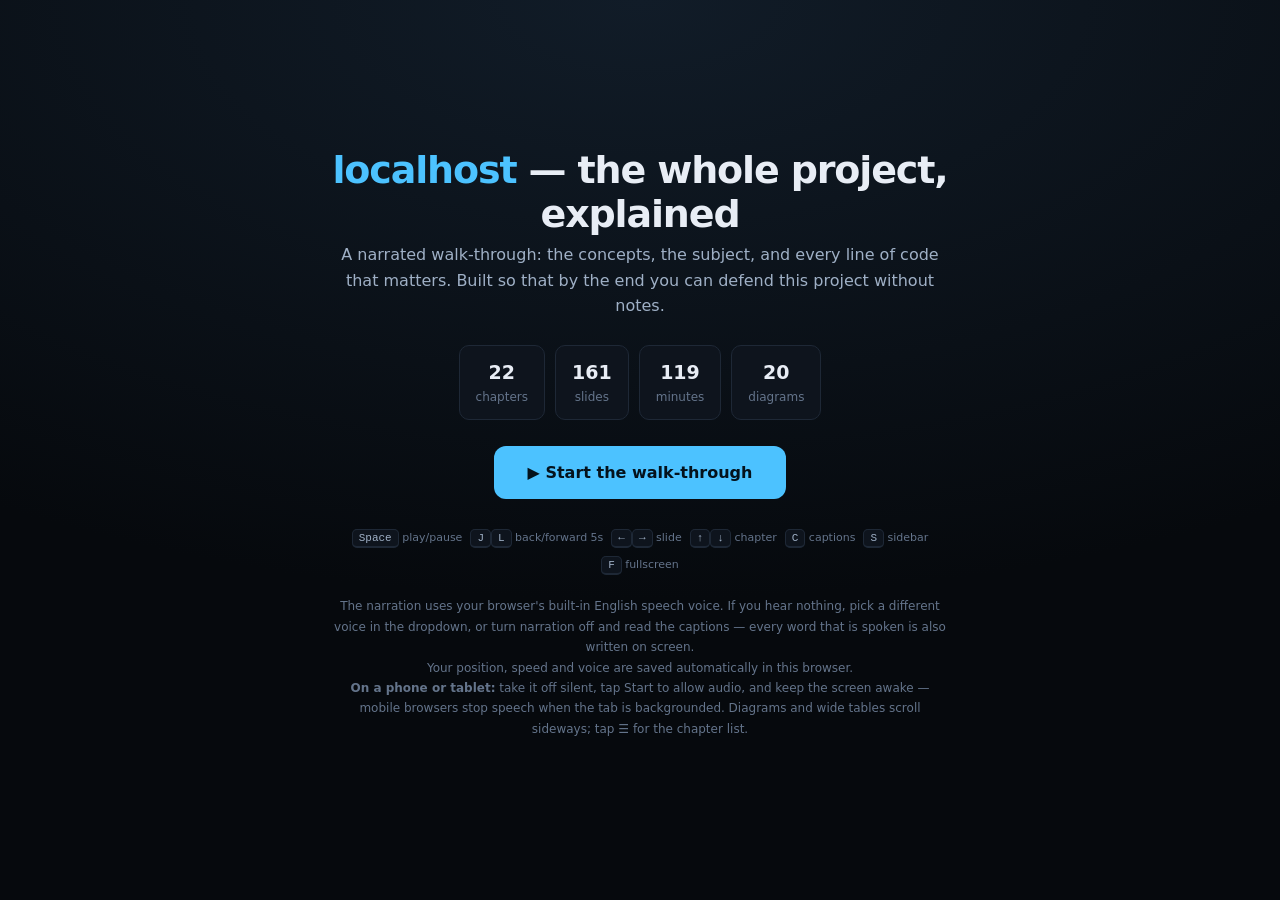
==== index.html @ b6b30221 "localhost, and a narrated walk-through of how it works The server: an HTTP/1.1 server in Rust on one" ====
<!DOCTYPE html>
<html lang="en">
<head>
<meta charset="utf-8">
<meta name="viewport" content="width=device-width, initial-scale=1">
<title>localhost — the whole project, explained</title>
<style>
:root{
  --bg:#080b10; --panel:#0e141d; --panel2:#131b26; --line:#1e2836;
  --ink:#e8edf5; --ink2:#9fb0c6; --ink3:#64748b;
  --accent:#4cc2ff; --accent2:#7ee787; --warn:#ffcb6b; --hot:#ff7b72; --purple:#c9a2ff;
  --mono:ui-monospace,"SF Mono",SFMono-Regular,Menlo,Consolas,"Liberation Mono",monospace;
  --sans:ui-sans-serif,system-ui,-apple-system,"Segoe UI",Inter,Roboto,sans-serif;
}
*{box-sizing:border-box}
/* This page toggles icons with the `hidden` property. Do not rely on the UA
   stylesheet for it -- on an <svg> it does not always win. */
[hidden]{display:none!important}
html,body{height:100%}
body{
  margin:0;background:var(--bg);color:var(--ink);font-family:var(--sans);
  font-size:15px;line-height:1.6;overflow:hidden;
  -webkit-font-smoothing:antialiased;
}
button{font:inherit;color:inherit;background:none;border:none;cursor:pointer}
::-webkit-scrollbar{width:10px;height:10px}
::-webkit-scrollbar-thumb{background:#243044;border-radius:6px}
::-webkit-scrollbar-track{background:transparent}

/* ---------- shell ---------- */
#app{display:grid;grid-template-columns:290px 1fr;grid-template-rows:1fr auto;
  height:100vh;height:100dvh}   /* dvh so iOS Safari's shrinking chrome cannot clip the controls */
#app.nosidebar{grid-template-columns:0 1fr}

/* ---------- sidebar ---------- */
#side{
  grid-column:1;grid-row:1/3;background:var(--panel);border-right:1px solid var(--line);
  display:flex;flex-direction:column;overflow:hidden;transition:opacity .2s
}
#app.nosidebar #side{opacity:0;pointer-events:none}
.side-head{padding:18px 18px 14px;border-bottom:1px solid var(--line)}
.brand{font-size:17px;font-weight:650;letter-spacing:-.01em}
.brand span{color:var(--accent)}
.sub{font-size:12px;color:var(--ink3);margin-top:3px}
.side-stats{display:flex;gap:14px;margin-top:12px;font-size:11px;color:var(--ink3)}
.side-stats b{color:var(--ink2);font-weight:600}
#chapters{flex:1;overflow-y:auto;padding:8px 8px 24px}
.chap{
  display:flex;gap:10px;align-items:baseline;width:100%;text-align:left;
  padding:9px 10px;border-radius:8px;color:var(--ink2);font-size:13.5px;line-height:1.4
}
.chap:hover{background:var(--panel2);color:var(--ink)}
.chap.on{background:#16263a;color:var(--ink)}
.chap.on .cnum{color:var(--accent)}
.chap.done .cnum::after{content:"✓";position:absolute;inset:0;display:grid;place-items:center;
  background:var(--panel);color:var(--accent2);border-radius:50%;font-size:10px}
.cnum{position:relative;flex:none;width:20px;height:20px;border-radius:50%;background:var(--panel2);
  color:var(--ink3);font-size:10.5px;font-weight:700;display:grid;place-items:center;
  font-variant-numeric:tabular-nums;top:2px}
.chap.on .cnum{background:#0d2233;box-shadow:inset 0 0 0 1px var(--accent)}
.ctitle{flex:1}
.cmin{flex:none;font-size:10.5px;color:var(--ink3);font-variant-numeric:tabular-nums}
.chap-bar{height:2px;background:var(--line);border-radius:2px;margin:6px 10px 2px;overflow:hidden}
.chap-bar i{display:block;height:100%;background:var(--accent);width:0;transition:width .3s}

/* ---------- stage ---------- */
/* Explicit placement: below 900px the sidebar becomes position:absolute and
   leaves the grid flow, and without this #main would auto-place into the
   0-width first column and the whole slide area would vanish. */
#main{grid-column:2;grid-row:1;display:flex;flex-direction:column;
  overflow:hidden;position:relative;min-width:0}
#topbar{
  display:flex;align-items:center;gap:14px;padding:12px 22px;border-bottom:1px solid var(--line);
  background:linear-gradient(180deg,#0c1219,#0a0f16);flex:none
}
#topbar .now{flex:1;min-width:0}
#topbar .now b{display:block;font-size:13.5px;font-weight:600;white-space:nowrap;overflow:hidden;text-overflow:ellipsis}
#topbar .now span{font-size:11px;color:var(--ink3)}
.tbtn{padding:6px 11px;border-radius:7px;font-size:12px;color:var(--ink2);border:1px solid var(--line)}
.tbtn:hover{background:var(--panel2);color:var(--ink)}
.tbtn.on{background:#0d2233;border-color:var(--accent);color:var(--accent)}

#stage{
  flex:1;overflow-y:auto;padding:34px 42px;display:flex;flex-direction:column;
  align-items:center;justify-content:flex-start
}
#slide{width:100%;max-width:900px;animation:in .34s cubic-bezier(.2,.7,.3,1)}
@keyframes in{from{opacity:0;transform:translateY(10px)}to{opacity:1;transform:none}}

/* visual blocks */
.v-title{font-size:15px;font-weight:600;color:var(--accent);letter-spacing:.02em;
  text-transform:uppercase;font-size:11.5px;margin-bottom:14px}
.big{font-size:clamp(21px,4.2vw,30px);line-height:1.32;font-weight:600;letter-spacing:-.02em;
  margin:26px 0}
.big em{font-style:normal;color:var(--accent)}
.big small{display:block;font-size:15px;font-weight:400;color:var(--ink2);margin-top:14px;line-height:1.6}
ul.pts{list-style:none;padding:0;margin:0;display:flex;flex-direction:column;gap:11px}
ul.pts li{display:flex;gap:12px;padding:13px 16px;background:var(--panel);border:1px solid var(--line);
  border-radius:10px;font-size:15px}
ul.pts li::before{content:"▸";color:var(--accent);flex:none}
ul.pts li b{color:var(--warn);font-weight:600}
ul.pts li code{font-family:var(--mono);font-size:13px;color:var(--accent2);background:#0a1017;
  padding:1px 5px;border-radius:4px}

.codewrap{background:var(--panel);border:1px solid var(--line);border-radius:11px;overflow:hidden}
.codehead{display:flex;align-items:center;gap:9px;padding:9px 14px;background:var(--panel2);
  border-bottom:1px solid var(--line);font-family:var(--mono);font-size:11.5px;color:var(--ink3)}
.codehead b{color:var(--accent);font-weight:600}
.codehead .tag{margin-left:auto;padding:2px 7px;border-radius:5px;background:#0a1017;color:var(--ink3)}
pre.code{margin:0;padding:14px 0;overflow-x:auto;font-family:var(--mono);font-size:13px;line-height:1.65}
pre.code .ln{display:block;padding:0 16px 0 0;white-space:pre}
pre.code .ln .no{display:inline-block;width:44px;padding-right:14px;text-align:right;color:#3a4859;
  user-select:none;font-variant-numeric:tabular-nums}
pre.code .ln.hi{background:linear-gradient(90deg,#132a3d,#0f1f2e 60%,transparent);
  box-shadow:inset 3px 0 0 var(--accent)}
pre.code .ln.hi .no{color:var(--accent)}
.k{color:#ff7bd5}.s{color:var(--accent2)}.c{color:#5a6b80;font-style:italic}
.n{color:var(--warn)}.t{color:var(--purple)}.m{color:var(--accent)}.f{color:#ffd9a0}

figure.dia{margin:0;background:var(--panel);border:1px solid var(--line);border-radius:11px;padding:18px}
figure.dia svg{width:100%;height:auto;display:block}
figure.dia figcaption{margin-top:12px;font-size:12.5px;color:var(--ink3);text-align:center}
.dbox{fill:#131c28;stroke:#2a3a4e}
.dbox2{fill:#0d2233;stroke:#2b6d92}
.dbox3{fill:#1a2419;stroke:#3d6b3a}
.dbox4{fill:#2a1a1a;stroke:#7a3c39}
.dtx{fill:#dbe5f0;font-family:var(--sans);font-size:13px}
.dtx-s{fill:#8fa3ba;font-family:var(--sans);font-size:11px}
.dtx-m{fill:#9fe0ff;font-family:var(--mono);font-size:11.5px}
.dtx-h{fill:#ffcb6b;font-family:var(--sans);font-size:13px;font-weight:600}
.dar{stroke:#4a5f78;stroke-width:1.6;fill:none;marker-end:url(#ar)}
.dar-a{stroke:#4cc2ff;stroke-width:1.8;fill:none;marker-end:url(#ara)}
.dar-g{stroke:#7ee787;stroke-width:1.8;fill:none;marker-end:url(#arg)}
.dar-r{stroke:#ff7b72;stroke-width:1.8;fill:none;marker-end:url(#arr)}
.ddash{stroke-dasharray:4 4}

.tablewrap{overflow-x:auto;-webkit-overflow-scrolling:touch}
table.cmp{width:100%;border-collapse:collapse;font-size:14px}
table.cmp th,table.cmp td{padding:11px 14px;border:1px solid var(--line);text-align:left;vertical-align:top}
table.cmp th{background:var(--panel2);font-weight:600;font-size:12px;color:var(--ink2);
  text-transform:uppercase;letter-spacing:.03em}
table.cmp td:first-child{color:var(--warn);font-family:var(--mono);font-size:12.5px;white-space:nowrap}
table.cmp code{font-family:var(--mono);font-size:12.5px;color:var(--accent2)}

pre.term{margin:0;background:#060a0f;border:1px solid var(--line);border-radius:11px;padding:16px 18px;
  font-family:var(--mono);font-size:12.5px;line-height:1.7;overflow-x:auto;color:#b8c7d9}
pre.term .p{color:var(--accent2)}
pre.term .o{color:var(--ink3)}
pre.term .e{color:var(--hot)}
pre.term .g{color:var(--accent2)}

.bigcall{padding:24px 28px;border-radius:14px;background:#12202b;border:1px solid #234b63;
  border-left:4px solid var(--accent)}
.bigcall.warn{background:#241c0f;border-color:#5c4520;border-left-color:var(--warn)}
.bigcall b{display:block;font-size:20px;font-weight:650;letter-spacing:-.01em;
  color:var(--accent);margin-bottom:12px}
.bigcall.warn b{color:var(--warn)}
.bigcall p{margin:0;font-size:15.5px;line-height:1.72;color:var(--ink2)}
.bigcall code{font-family:var(--mono);font-size:13px;color:var(--accent2);background:#0a1017;
  padding:2px 6px;border-radius:4px}
.bigcall b + p b{color:var(--ink);font-size:inherit;display:inline;margin:0}

.callout{margin-top:16px;padding:13px 16px;border-radius:10px;background:#12202b;
  border:1px solid #234b63;border-left:3px solid var(--accent);font-size:14px;color:var(--ink2)}
.callout b{color:var(--accent)}
.callout.warn{background:#251d10;border-color:#5c4520;border-left-color:var(--warn)}
.callout.warn b{color:var(--warn)}

/* ---------- captions ---------- */
#cap{
  flex:none;max-height:30vh;overflow-y:auto;padding:16px 42px 18px;
  background:linear-gradient(180deg,rgba(8,11,16,0),#0a0f16 22px);
  border-top:1px solid var(--line)
}
#cap.off{display:none}
#capinner{max-width:900px;margin:0 auto;font-size:16px;line-height:1.72;color:var(--ink2)}
#capinner .sent{transition:color .2s}
#capinner .sent.on{color:var(--ink);background:#132a3d;border-radius:4px;
  box-shadow:0 0 0 3px #132a3d}

/* ---------- controls ---------- */
#bar{
  grid-column:2;grid-row:2;flex:none;background:var(--panel);
  border-top:1px solid var(--line);padding:0 22px 12px;min-width:0
}
#scrub{position:relative;height:22px;display:flex;align-items:center;cursor:pointer}
#track{position:relative;height:5px;width:100%;background:var(--line);border-radius:3px;overflow:visible}
#fill{position:absolute;inset:0 auto 0 0;width:0;background:linear-gradient(90deg,#2b7fb0,var(--accent));
  border-radius:3px}
#knob{position:absolute;top:50%;left:0;width:13px;height:13px;margin:-6.5px 0 0 -6.5px;border-radius:50%;
  background:#fff;box-shadow:0 0 0 3px rgba(76,194,255,.3);transition:transform .12s}
#scrub:hover #knob{transform:scale(1.25)}
.ticks{position:absolute;inset:0;pointer-events:none}
.ticks i{position:absolute;top:-2px;width:1px;height:9px;background:#2f3f52}
#ctrls{display:flex;align-items:center;gap:8px;padding-top:4px}
.cbtn{width:36px;height:36px;border-radius:9px;display:grid;place-items:center;color:var(--ink2)}
.cbtn:hover{background:var(--panel2);color:var(--ink)}
.cbtn svg{width:19px;height:19px;fill:currentColor}
.cbtn.seek svg{width:22px;height:22px}
.cbtn.seek text{font-family:var(--sans);fill:currentColor}
.cbtn.seek:active{transform:scale(.92)}
#play{width:44px;height:44px;background:var(--accent);color:#04121c;border-radius:12px}
#play:hover{background:#6ccdff}
#play svg{width:22px;height:22px}
#time{font-family:var(--mono);font-size:11.5px;color:var(--ink3);font-variant-numeric:tabular-nums;
  padding:0 6px;white-space:nowrap}
.spacer{flex:1}
select{background:var(--panel2);color:var(--ink2);border:1px solid var(--line);border-radius:8px;
  padding:6px 8px;font-size:11.5px;font-family:var(--sans);max-width:190px}
select:hover{color:var(--ink)}
.pill{padding:6px 10px;border-radius:8px;font-size:11.5px;color:var(--ink2);border:1px solid var(--line);
  font-variant-numeric:tabular-nums}
.pill:hover{background:var(--panel2);color:var(--ink)}
.pill.on{background:#0d2233;border-color:var(--accent);color:var(--accent)}

/* ---------- gate ---------- */
#gate{position:fixed;inset:0;background:radial-gradient(1200px 600px at 50% 0%,#111c28,#06090d);
  display:grid;place-items:center;z-index:50;padding:24px;overflow-y:auto}
#gate.hide{display:none}
.gcard{max-width:620px;text-align:center}
.gcard h1{font-size:38px;line-height:1.15;letter-spacing:-.03em;margin:0 0 6px;font-weight:680}
.gcard h1 span{color:var(--accent)}
.gcard .lede{font-size:16px;color:var(--ink2);margin:0 0 26px}
.gmeta{display:flex;gap:10px;justify-content:center;flex-wrap:wrap;margin-bottom:26px}
.gmeta div{background:var(--panel);border:1px solid var(--line);border-radius:10px;padding:11px 16px;
  font-size:12px;color:var(--ink3)}
.gmeta div b{display:block;font-size:19px;color:var(--ink);font-weight:650;margin-bottom:1px}
#start{background:var(--accent);color:#04121c;font-weight:650;font-size:16px;padding:14px 34px;
  border-radius:12px}
#start:hover{background:#6ccdff}
#resume{margin-top:14px;font-size:13px;color:var(--accent2);text-decoration:underline}
.keys{margin-top:30px;display:flex;gap:8px;justify-content:center;flex-wrap:wrap;font-size:11px;color:var(--ink3)}
.keys kbd{font-family:var(--mono);background:var(--panel);border:1px solid var(--line);
  border-bottom-width:2px;border-radius:5px;padding:2px 6px;color:var(--ink2)}
.gnote{margin-top:22px;font-size:12px;color:var(--ink3);line-height:1.7}

#toast{position:fixed;bottom:96px;left:50%;transform:translateX(-50%) translateY(12px);opacity:0;
  background:#16263a;border:1px solid #2b6d92;color:var(--ink);padding:9px 16px;border-radius:9px;
  font-size:13px;pointer-events:none;transition:.25s;z-index:60}
#toast.on{opacity:1;transform:translateX(-50%)}

/* ---------- tablet ---------- */
@media (max-width:900px){
  #app{grid-template-columns:0 1fr}
  #side{position:absolute;z-index:20;width:290px;height:100%}
  #app:not(.nosidebar) #side{box-shadow:0 0 40px #000}
  #stage{padding:22px 18px}
  #cap{padding:14px 18px}
  #bar{padding:0 12px 10px}
}

/* A diagram shrunk to phone width would have 5px text in it. Let it keep a
   readable size and scroll sideways instead. Same for wide tables. */
@media (max-width:820px){
  figure.dia{padding:12px;overflow-x:auto;-webkit-overflow-scrolling:touch}
  figure.dia svg{width:auto;min-width:680px}
  figure.dia figcaption{position:sticky;left:0}
  table.cmp{min-width:560px}
  table.cmp th,table.cmp td{padding:9px 11px}
}

/* ---------- phone ---------- */
@media (max-width:600px){
  #stage{padding:16px 14px}
  #slide{max-width:100%}
  #cap{padding:12px 14px;max-height:36vh}
  #capinner{font-size:15px;line-height:1.65}
  #topbar{padding:9px 12px;gap:8px}
  #topbar .now b{font-size:12.5px}
  #bar{padding:0 10px 8px}
  ul.pts li{font-size:14.5px;padding:11px 13px}
  pre.code{font-size:12px}
  pre.term{font-size:11.5px;padding:12px 13px}
  .bigcall{padding:18px 18px}
  .bigcall b{font-size:17px}
  .bigcall p{font-size:14.5px}
  .v-title{margin-bottom:11px}

  /* Bigger touch targets, and a scrub bar you can actually hit with a thumb */
  #scrub{height:30px}
  #knob{width:16px;height:16px;margin:-8px 0 0 -8px}
  .cbtn{width:42px;height:42px}
  .cbtn svg{width:21px;height:21px}
  .cbtn.seek svg{width:24px;height:24px}
  #play{width:52px;height:52px}
  #play svg{width:25px;height:25px}

  /* Two rows: transport on top, options underneath. The chapter-jump buttons
     are dropped because the sidebar already does that job. */
  #ctrls{flex-wrap:wrap;gap:5px;padding-top:2px}
  #b-pch,#b-nch{display:none}
  .spacer{flex:1 0 100%;height:0;margin:0}
  #time{font-size:11px;padding:0 4px;margin-left:auto}
  .pill{padding:7px 10px}
  select{flex:1;max-width:none;min-width:0;padding:7px 8px}
}

/* Very narrow (small phones in portrait) */
@media (max-width:380px){
  #time{font-size:10.5px;padding:0 2px}
  .cbtn{width:38px;height:38px}
  #play{width:46px;height:46px}
  .gcard h1{font-size:27px}
}

/* Touch devices have no hover: never let a hover-only affordance hide anything */
@media (hover:none){
  .chap:hover{background:none}
  #scrub:hover #knob{transform:none}
}
</style>
</head>
<body>

<div id="gate">
  <div class="gcard">
    <h1><span>localhost</span> — the whole project, explained</h1>
    <p class="lede">A narrated walk-through: the concepts, the subject, and every line of code
      that matters. Built so that by the end you can defend this project without notes.</p>
    <div class="gmeta">
      <div><b id="g-ch">—</b> chapters</div>
      <div><b id="g-sl">—</b> slides</div>
      <div><b id="g-mn">—</b> minutes</div>
      <div><b id="g-dg">—</b> diagrams</div>
    </div>
    <button id="start">▶ Start the walk-through</button>
    <div><button id="resume" hidden></button></div>
    <div class="keys">
      <span><kbd>Space</kbd> play/pause</span><span><kbd>J</kbd><kbd>L</kbd> back/forward 5s</span>
      <span><kbd>←</kbd><kbd>→</kbd> slide</span><span><kbd>↑</kbd><kbd>↓</kbd> chapter</span>
      <span><kbd>C</kbd> captions</span><span><kbd>S</kbd> sidebar</span><span><kbd>F</kbd> fullscreen</span>
    </div>
    <p class="gnote">The narration uses your browser's built-in English speech voice. If you hear
      nothing, pick a different voice in the dropdown, or turn narration off and read
      the captions — every word that is spoken is also written on screen.<br>
      Your position, speed and voice are saved automatically in this browser.<br>
      <b>On a phone or tablet:</b> take it off silent, tap Start to allow audio, and keep the screen
      awake — mobile browsers stop speech when the tab is backgrounded. Diagrams and wide tables
      scroll sideways; tap <b>☰</b> for the chapter list.</p>
  </div>
</div>

<div id="app" class="nosidebar">
  <aside id="side">
    <div class="side-head">
      <div class="brand"><span>localhost</span> walk-through</div>
      <div class="sub">HTTP/1.1 server in Rust — epoll, one thread</div>
      <div class="side-stats">
        <span><b id="s-prog">0%</b> complete</span>
        <span><b id="s-left">—</b> left</span>
      </div>
    </div>
    <nav id="chapters"></nav>
  </aside>

  <div id="main">
    <div id="topbar">
      <button class="tbtn" id="btn-side" title="Toggle sidebar (S)">☰</button>
      <div class="now"><b id="now-title">—</b><span id="now-sub">—</span></div>
      <button class="tbtn" id="btn-cc" title="Captions (C)">CC</button>
      <button class="tbtn" id="btn-full" title="Fullscreen (F)">⛶</button>
    </div>
    <div id="stage"><div id="slide"></div></div>
    <div id="cap"><div id="capinner"></div></div>
  </div>

  <div id="bar">
    <div id="scrub"><div id="track"><div id="fill"></div><div class="ticks" id="ticks"></div>
      <div id="knob"></div></div></div>
    <div id="ctrls">
      <button class="cbtn" id="b-pch" title="Previous chapter (↑)">
        <svg viewBox="0 0 24 24"><path d="M6 6h2v12H6zm12 0v12l-9-6z"/></svg></button>
      <button class="cbtn" id="b-prev" title="Previous slide (←)">
        <svg viewBox="0 0 24 24"><path d="M15 6v12l-9-6z"/></svg></button>
      <button class="cbtn seek" id="b-back5" title="Back 5 seconds (J, or Shift+←)">
        <svg viewBox="0 0 24 24">
          <path d="M12 5V1L7 6l5 5V7c3.31 0 6 2.69 6 6s-2.69 6-6 6-6-2.69-6-6H4c0 4.42 3.58 8 8 8s8-3.58 8-8-3.58-8-8-8z"/>
          <text x="12" y="16.4" text-anchor="middle" font-size="8.4" font-weight="700">5</text>
        </svg></button>
      <button id="play" title="Play / pause (Space)">
        <svg id="ic-play" viewBox="0 0 24 24"><path d="M7 5v14l12-7z"/></svg>
        <svg id="ic-pause" viewBox="0 0 24 24" hidden><path d="M6 5h4v14H6zm8 0h4v14h-4z"/></svg>
      </button>
      <button class="cbtn seek" id="b-fwd5" title="Forward 5 seconds (L, or Shift+→)">
        <svg viewBox="0 0 24 24">
          <g transform="translate(24,0) scale(-1,1)"><path d="M12 5V1L7 6l5 5V7c3.31 0 6 2.69 6 6s-2.69 6-6 6-6-2.69-6-6H4c0 4.42 3.58 8 8 8s8-3.58 8-8-3.58-8-8-8z"/></g>
          <text x="12" y="16.4" text-anchor="middle" font-size="8.4" font-weight="700">5</text>
        </svg></button>
      <button class="cbtn" id="b-next" title="Next slide (→)">
        <svg viewBox="0 0 24 24"><path d="M9 6v12l9-6z"/></svg></button>
      <button class="cbtn" id="b-nch" title="Next chapter (↓)">
        <svg viewBox="0 0 24 24"><path d="M16 6h2v12h-2zM6 6l9 6-9 6z"/></svg></button>
      <span id="time">00:00 / 00:00</span>
      <span class="spacer"></span>
      <button class="pill" id="b-rate" title="Playback speed">1.0×</button>
      <button class="pill on" id="b-tts" title="Toggle narration">🔊 Narration</button>
      <select id="voice" title="Narration voice"></select>
    </div>
  </div>
</div>

<div id="toast"></div>

<script>
/* ============================================================================
   COURSE DATA
   Every beat: { v: <visual>, say: "<what the narrator says>" }
   Visual kinds: title | points | code | dia | table | term
   ========================================================================== */
const D = {}; /* diagram library, filled in below */

/* ---- shared arrow markers ---- */
const AR = `<defs>
<marker id="ar" markerWidth="9" markerHeight="9" refX="7" refY="3" orient="auto">
<path d="M0,0 L7,3 L0,6 z" fill="#4a5f78"/></marker>
<marker id="ara" markerWidth="9" markerHeight="9" refX="7" refY="3" orient="auto">
<path d="M0,0 L7,3 L0,6 z" fill="#4cc2ff"/></marker>
<marker id="arg" markerWidth="9" markerHeight="9" refX="7" refY="3" orient="auto">
<path d="M0,0 L7,3 L0,6 z" fill="#7ee787"/></marker>
<marker id="arr" markerWidth="9" markerHeight="9" refX="7" refY="3" orient="auto">
<path d="M0,0 L7,3 L0,6 z" fill="#ff7b72"/></marker></defs>`;

D.http = `<svg viewBox="0 0 820 380">${AR}
<text x="20" y="22" class="dtx-h">REQUEST — what the browser sends</text>
<rect x="20" y="34" width="360" height="150" rx="8" class="dbox"/>
<text x="34" y="58" class="dtx-m" fill="#ff7bd5">GET</text>
<text x="72" y="58" class="dtx-m" fill="#7ee787">/index.html</text>
<text x="176" y="58" class="dtx-m" fill="#ffcb6b">HTTP/1.1</text>
<text x="34" y="80" class="dtx-m">Host: localhost:8080</text>
<text x="34" y="98" class="dtx-m">Connection: keep-alive</text>
<text x="34" y="116" class="dtx-m">Cookie: SID=51bf1b...</text>
<line x1="34" y1="130" x2="366" y2="130" stroke="#3a4859" stroke-dasharray="3 3"/>
<text x="34" y="148" class="dtx-s" fill="#ff7b72">(blank line — headers end here)</text>
<text x="34" y="170" class="dtx-s">body, if there is one</text>
<text x="392" y="52" class="dtx-s">request line</text>
<text x="392" y="98" class="dtx-s">headers</text>
<text x="392" y="148" class="dtx-s">CRLF CRLF</text>
<path d="M388 48 L378 48" class="dar"/><path d="M388 94 L378 94" class="dar"/>
<path d="M388 144 L378 144" class="dar"/>
<text x="460" y="22" class="dtx-h">RESPONSE — what your server sends back</text>
<rect x="460" y="34" width="340" height="150" rx="8" class="dbox2"/>
<text x="474" y="58" class="dtx-m" fill="#ffcb6b">HTTP/1.1</text>
<text x="540" y="58" class="dtx-m" fill="#7ee787">200</text>
<text x="570" y="58" class="dtx-m">OK</text>
<text x="474" y="80" class="dtx-m">Content-Length: 470</text>
<text x="474" y="98" class="dtx-m">Content-Type: text/html</text>
<text x="474" y="116" class="dtx-m">Date: Wed, 02 Sep 2026 ...</text>
<line x1="474" y1="130" x2="786" y2="130" stroke="#3a4859" stroke-dasharray="3 3"/>
<text x="474" y="152" class="dtx-m" fill="#8fa3ba">&lt;!DOCTYPE html&gt;...</text>
<text x="474" y="170" class="dtx-s">the bytes of the page</text>
<rect x="20" y="212" width="780" height="150" rx="8" class="dbox"/>
<text x="40" y="240" class="dtx-h">The only three rules you must remember</text>
<text x="40" y="268" class="dtx">1.  Every line ends with CR LF — the two bytes 13 and 10, not just a newline.</text>
<text x="40" y="296" class="dtx">2.  A completely empty line means "headers are finished".</text>
<text x="40" y="324" class="dtx">3.  Content-Length tells the receiver exactly how many body bytes follow.</text>
<text x="40" y="350" class="dtx-s">Get those three right and you have spoken HTTP. Everything else is detail.</text>
</svg>`;

D.socket = `<svg viewBox="0 0 820 340">${AR}
<rect x="30" y="40" width="200" height="250" rx="10" class="dbox"/>
<text x="130" y="66" class="dtx-h" text-anchor="middle">YOUR PROGRAM</text>
<rect x="50" y="82" width="160" height="34" rx="6" class="dbox2"/>
<text x="130" y="104" class="dtx-m" text-anchor="middle">bind(127.0.0.1:8080)</text>
<rect x="50" y="126" width="160" height="34" rx="6" class="dbox2"/>
<text x="130" y="148" class="dtx-m" text-anchor="middle">listen()</text>
<rect x="50" y="170" width="160" height="34" rx="6" class="dbox3"/>
<text x="130" y="192" class="dtx-m" text-anchor="middle">accept()</text>
<rect x="50" y="214" width="160" height="34" rx="6" class="dbox3"/>
<text x="130" y="236" class="dtx-m" text-anchor="middle">read() / write()</text>
<text x="130" y="272" class="dtx-s" text-anchor="middle">one socket per client</text>
<rect x="320" y="40" width="200" height="250" rx="10" class="dbox4"/>
<text x="420" y="66" class="dtx-h" text-anchor="middle">THE KERNEL</text>
<text x="420" y="96" class="dtx-s" text-anchor="middle">owns the network card,</text>
<text x="420" y="114" class="dtx-s" text-anchor="middle">the TCP state machines,</text>
<text x="420" y="132" class="dtx-s" text-anchor="middle">and every file descriptor</text>
<rect x="340" y="152" width="160" height="46" rx="6" class="dbox"/>
<text x="420" y="172" class="dtx-s" text-anchor="middle">accept queue</text>
<text x="420" y="190" class="dtx-m" text-anchor="middle">[ c1 ][ c2 ][ c3 ]</text>
<rect x="340" y="212" width="160" height="46" rx="6" class="dbox"/>
<text x="420" y="232" class="dtx-s" text-anchor="middle">per-socket buffers</text>
<text x="420" y="250" class="dtx-m" text-anchor="middle">recv / send</text>
<rect x="610" y="40" width="180" height="250" rx="10" class="dbox"/>
<text x="700" y="66" class="dtx-h" text-anchor="middle">THE NETWORK</text>
<text x="700" y="108" class="dtx" text-anchor="middle">browser</text>
<text x="700" y="140" class="dtx" text-anchor="middle">curl</text>
<text x="700" y="172" class="dtx" text-anchor="middle">siege</text>
<text x="700" y="216" class="dtx-s" text-anchor="middle">they all just open</text>
<text x="700" y="234" class="dtx-s" text-anchor="middle">a TCP connection and</text>
<text x="700" y="252" class="dtx-s" text-anchor="middle">send text</text>
<path d="M236 150 L314 150" class="dar-a"/>
<path d="M314 200 L236 200" class="dar-g"/>
<path d="M604 150 L526 150" class="dar"/>
<path d="M526 200 L604 200" class="dar"/>
<text x="275" y="142" class="dtx-s" text-anchor="middle">ask</text>
<text x="275" y="222" class="dtx-s" text-anchor="middle">get</text>
<text x="420" y="316" class="dtx-s" text-anchor="middle">A socket is just a file descriptor. read() and write() work on it like a file.</text>
</svg>`;

D.block = `<svg viewBox="0 0 820 400">${AR}
<text x="20" y="24" class="dtx-h">THE NAIVE WAY — one thread per client</text>
<rect x="20" y="36" width="370" height="150" rx="10" class="dbox4"/>
<rect x="38" y="56" width="100" height="30" rx="5" class="dbox"/>
<text x="88" y="76" class="dtx-s" text-anchor="middle">thread 1</text>
<rect x="150" y="56" width="100" height="30" rx="5" class="dbox"/>
<text x="200" y="76" class="dtx-s" text-anchor="middle">thread 2</text>
<rect x="262" y="56" width="100" height="30" rx="5" class="dbox"/>
<text x="312" y="76" class="dtx-s" text-anchor="middle">thread 3</text>
<text x="88" y="106" class="dtx-m" text-anchor="middle" fill="#ff7b72">blocked</text>
<text x="200" y="106" class="dtx-m" text-anchor="middle" fill="#ff7b72">blocked</text>
<text x="312" y="106" class="dtx-m" text-anchor="middle" fill="#ff7b72">blocked</text>
<text x="205" y="136" class="dtx-s" text-anchor="middle">each one sitting inside read(), doing nothing</text>
<text x="205" y="162" class="dtx-s" text-anchor="middle" fill="#ff7b72">10 000 clients = 10 000 threads = 80 GB of stacks</text>
<text x="205" y="178" class="dtx-s" text-anchor="middle" fill="#ff7b72">and the subject forbids it anyway</text>
<text x="430" y="24" class="dtx-h">THE RIGHT WAY — one thread, epoll</text>
<rect x="430" y="36" width="370" height="150" rx="10" class="dbox3"/>
<rect x="560" y="52" width="110" height="34" rx="6" class="dbox2"/>
<text x="615" y="74" class="dtx-m" text-anchor="middle">epoll_wait()</text>
<text x="615" y="102" class="dtx-s" text-anchor="middle">the ONE place we sleep</text>
<rect x="452" y="126" width="70" height="26" rx="5" class="dbox"/>
<text x="487" y="144" class="dtx-s" text-anchor="middle">fd 7</text>
<rect x="532" y="126" width="70" height="26" rx="5" class="dbox"/>
<text x="567" y="144" class="dtx-s" text-anchor="middle">fd 8</text>
<rect x="612" y="126" width="70" height="26" rx="5" class="dbox"/>
<text x="647" y="144" class="dtx-s" text-anchor="middle">fd 9</text>
<rect x="692" y="126" width="70" height="26" rx="5" class="dbox"/>
<text x="727" y="144" class="dtx-s" text-anchor="middle">fd 10</text>
<path d="M487 122 L600 92" class="dar-a"/><path d="M567 122 L607 92" class="dar-a"/>
<path d="M647 122 L625 92" class="dar-a"/><path d="M727 122 L640 92" class="dar-a"/>
<text x="615" y="176" class="dtx-s" text-anchor="middle">10 000 clients = 10 000 file descriptors = a few megabytes</text>
<rect x="20" y="212" width="780" height="170" rx="10" class="dbox"/>
<text x="40" y="240" class="dtx-h">Why blocking is fatal here</text>
<text x="40" y="270" class="dtx">read() on a socket with no data yet does not return. It parks the whole thread.</text>
<text x="40" y="298" class="dtx">With one thread, one slow client would freeze every other client on the server.</text>
<text x="40" y="326" class="dtx">So: mark every socket non-blocking, and never call read() until we have been told</text>
<text x="40" y="348" class="dtx">the data is already there. That telling is what epoll does.</text>
<text x="40" y="372" class="dtx-s" fill="#7ee787">Non-blocking alone is not enough — you would spin at 100% CPU asking "ready yet?".</text>
</svg>`;

D.epoll = `<svg viewBox="0 0 820 400">${AR}
<rect x="20" y="30" width="300" height="230" rx="10" class="dbox"/>
<text x="170" y="56" class="dtx-h" text-anchor="middle">1. YOU REGISTER, ONCE</text>
<text x="40" y="84" class="dtx-m">epoll_ctl(ADD, fd 4, token 0, IN)</text>
<text x="40" y="106" class="dtx-s">listener on :8080</text>
<text x="40" y="136" class="dtx-m">epoll_ctl(ADD, fd 5, token 1, IN)</text>
<text x="40" y="158" class="dtx-s">listener on :8081</text>
<text x="40" y="188" class="dtx-m">epoll_ctl(ADD, fd 9, token 2, IN)</text>
<text x="40" y="210" class="dtx-s">a client that just connected</text>
<text x="40" y="240" class="dtx-s" fill="#ffcb6b">token = any u64 you choose. The kernel hands it back to you.</text>
<rect x="360" y="30" width="180" height="230" rx="10" class="dbox4"/>
<text x="450" y="56" class="dtx-h" text-anchor="middle">2. THE KERNEL</text>
<text x="450" y="84" class="dtx-s" text-anchor="middle">keeps your list</text>
<text x="450" y="106" class="dtx-s" text-anchor="middle">watches all of them</text>
<text x="450" y="128" class="dtx-s" text-anchor="middle">for you, in one place</text>
<rect x="378" y="146" width="144" height="96" rx="6" class="dbox"/>
<text x="450" y="168" class="dtx-m" text-anchor="middle">fd 4 → token 0</text>
<text x="450" y="190" class="dtx-m" text-anchor="middle">fd 5 → token 1</text>
<text x="450" y="212" class="dtx-m" text-anchor="middle">fd 9 → token 2</text>
<text x="450" y="234" class="dtx-s" text-anchor="middle">the interest list</text>
<rect x="580" y="30" width="220" height="230" rx="10" class="dbox3"/>
<text x="690" y="56" class="dtx-h" text-anchor="middle">3. YOU ASK ONCE</text>
<text x="690" y="84" class="dtx-m" text-anchor="middle">epoll_wait(...)</text>
<text x="690" y="108" class="dtx-s" text-anchor="middle">sleeps until something happens</text>
<text x="690" y="136" class="dtx-s" text-anchor="middle">returns ONLY the ready ones:</text>
<rect x="600" y="150" width="180" height="34" rx="6" class="dbox2"/>
<text x="690" y="172" class="dtx-m" text-anchor="middle">token 2, EPOLLIN</text>
<rect x="600" y="192" width="180" height="34" rx="6" class="dbox2"/>
<text x="690" y="214" class="dtx-m" text-anchor="middle">token 0, EPOLLIN</text>
<text x="690" y="246" class="dtx-s" text-anchor="middle">now read() cannot block</text>
<path d="M326 140 L354 140" class="dar-a"/>
<path d="M546 140 L574 140" class="dar-g"/>
<rect x="20" y="284" width="780" height="98" rx="10" class="dbox"/>
<text x="40" y="312" class="dtx-h">The two flags you will ever use</text>
<text x="40" y="340" class="dtx"><tspan fill="#4cc2ff">EPOLLIN</tspan>  — there is data to read, or a connection waiting to be accepted.</text>
<text x="40" y="366" class="dtx"><tspan fill="#7ee787">EPOLLOUT</tspan> — the send buffer has room, a write will not block.</text>
</svg>`;

D.modules = `<svg viewBox="0 0 820 330">${AR}
<rect x="20" y="30" width="120" height="60" rx="8" class="dbox"/>
<text x="80" y="56" class="dtx-m" text-anchor="middle">main.rs</text>
<text x="80" y="76" class="dtx-s" text-anchor="middle">44 lines</text>
<rect x="170" y="30" width="120" height="60" rx="8" class="dbox"/>
<text x="230" y="56" class="dtx-m" text-anchor="middle">config.rs</text>
<text x="230" y="76" class="dtx-s" text-anchor="middle">471 lines</text>
<rect x="320" y="20" width="180" height="80" rx="10" class="dbox2"/>
<text x="410" y="48" class="dtx-m" text-anchor="middle" fill="#4cc2ff">server.rs</text>
<text x="410" y="68" class="dtx-s" text-anchor="middle">THE EVENT LOOP</text>
<text x="410" y="86" class="dtx-s" text-anchor="middle">412 lines</text>
<rect x="530" y="30" width="120" height="60" rx="8" class="dbox"/>
<text x="590" y="56" class="dtx-m" text-anchor="middle">http.rs</text>
<text x="590" y="76" class="dtx-s" text-anchor="middle">515 lines</text>
<rect x="680" y="30" width="120" height="60" rx="8" class="dbox"/>
<text x="740" y="56" class="dtx-m" text-anchor="middle">handlers.rs</text>
<text x="740" y="76" class="dtx-s" text-anchor="middle">645 lines</text>
<rect x="680" y="130" width="120" height="60" rx="8" class="dbox"/>
<text x="740" y="156" class="dtx-m" text-anchor="middle">cgi.rs</text>
<text x="740" y="176" class="dtx-s" text-anchor="middle">172 lines</text>
<path d="M144 60 L166 60" class="dar-a"/>
<path d="M294 60 L316 60" class="dar-a"/>
<path d="M504 60 L526 60" class="dar-a"/>
<path d="M654 60 L676 60" class="dar-a"/>
<path d="M740 94 L740 126" class="dar-a"/>
<path d="M410 104 Q410 230 740 230 L740 196" class="dar-g ddash"/>
<text x="500" y="248" class="dtx-s">the Response travels back the same way</text>
<text x="155" y="52" class="dtx-s" text-anchor="middle">text</text>
<text x="305" y="52" class="dtx-s" text-anchor="middle">structs</text>
<text x="515" y="52" class="dtx-s" text-anchor="middle">bytes</text>
<text x="665" y="52" class="dtx-s" text-anchor="middle">Request</text>
<rect x="20" y="266" width="780" height="52" rx="8" class="dbox"/>
<text x="40" y="290" class="dtx">Read that left to right and you have the whole program:</text>
<text x="40" y="310" class="dtx-s">config text becomes structs, the loop turns socket bytes into a Request, a handler turns that into a Response, the loop writes it back.</text>
</svg>`;

const COURSE = [
{ t:"Before we start", beats:[
  { v:{k:"title", h:"This is the whole project, <em>end to end</em>.",
      sub:"Roughly ninety minutes. Concepts first, then the subject, then every file of code line by line, then the audit questions with the answers you should give."},
    say:"Welcome. This is a complete walk-through of your localhost project — an HTTP server written in Rust, running on one process, one thread, and one epoll instance. We are going to start from the very bottom: what a web server actually is, what HTTP actually looks like on the wire, and why a single thread can serve thousands of clients at once. Then we will read the code, file by file, function by function. And at the end we will go through the audit sheet question by question, so that when someone asks you why there is only one epoll call, you will not be reciting a sentence you memorised. You will actually know." },
  { v:{k:"points", h:"How to use this player", items:[
      "<b>Space</b> plays and pauses. The narration reads every slide out loud and moves on by itself.",
      "The two <b>circular ⟲5 / ⟳5 buttons</b> either side of play jump <b>back and forward five seconds</b> — keys <b>J</b> and <b>L</b>, or <b>Shift</b> with an arrow. Missed a sentence? Tap ⟲5 and hear it again.",
      "<b>Left and right arrows</b> step one slide at a time. <b>Up and down</b> jump a whole chapter.",
      "The <b>sidebar</b> (press <b>S</b>) lists every chapter — click any one to jump straight there. The <b>progress bar</b> is scrubbable, with a tick at every chapter.",
      "Everything spoken is also written in the <b>captions</b> below the slide. Press <b>C</b> to hide them.",
      "Your position is <b>saved automatically</b>. Close the tab, come back, and you resume where you stopped."]},
    say:"A quick word on the player itself, because you will want the controls. Space bar plays and pauses. Either side of the play button there are two circular buttons marked five: they jump back and forward five seconds, and they are also on the J and L keys, or shift with an arrow key. Use the back one constantly — if a sentence goes past you, tap it and you will hear that sentence again. The left and right arrow keys step through whole slides, and up and down jump a whole chapter. Press S for the chapter list, and click any chapter to go straight to it. The progress bar along the bottom is scrubbable, with a tick mark at every chapter boundary. Everything I say is also written underneath the slide, so if the voice is hard to follow you can simply read along. And your position is saved in this browser, so you can stop at any point and come back later." },
  { v:{k:"points", h:"What you will be able to do at the end", items:[
      "Explain <b>how an HTTP server works</b>, from TCP socket to response bytes, without hand-waving.",
      "Point at the <b>exact lines</b> that answer every question on the audit sheet.",
      "Explain <b>why</b> each design choice was made, not just what the code does.",
      "Defend the awkward parts honestly — including the one place the code is not perfectly non-blocking."]},
    say:"Here is what you should walk away with. First, the ability to explain how an HTTP server works, from the TCP socket up to the response bytes, without hand-waving. Second, knowing the exact lines that answer every audit question, so you can point at the screen instead of searching. Third, and most importantly, understanding why each choice was made, not just what the code does. Auditors can tell the difference in about ten seconds. And finally, being able to defend the awkward parts honestly — including the one place in this codebase where the code is not perfectly non-blocking, which we will look at squarely rather than hoping nobody notices." }
]},

{ t:"Build it and run it", beats:[
  { v:{k:"title", h:"Before any theory, let us <em>make it run</em>.",
      sub:"Every command in this chapter and the next two was actually executed, and every screen you are about to see is its real output — nothing typed by hand."},
    say:"Before we touch a single concept, let us make the thing run. For the next half hour you are going to see every command you need, and the real output each one produces. And I do mean real: every screen in these three chapters was captured from an actual run on an actual machine, not typed out by hand. If a number looks odd, it is odd because that is what the computer said. By the end of this section you will be able to sit down at the audit, start the server, and drive every feature from the terminal without hesitating." },
  { v:{k:"points", h:"What you need on the machine", items:[
      "<b>Linux.</b> The server calls <code>epoll</code>, which is a Linux system call. On Windows, work inside <b>WSL</b> — that is a real Linux kernel, so epoll is genuinely there.",
      "<b>Rust</b>, any recent stable toolchain. If <code>cargo</code> is missing: <code>curl --proto '=https' --tlsv1.2 -sSf https://sh.rustup.rs | sh</code>",
      "<b>Python 3</b> — only for the test scripts and the two demo CGI scripts.",
      "Optional: <code>curl</code>, <code>nc</code> (netcat), and <code>siege</code> for the stress test."]},
    say:"First, what the machine needs. Linux, because the server calls epoll and epoll is a Linux system call — it does not exist on Windows or macOS. If you develop on Windows you work inside WSL, which is a real Linux kernel, so epoll is genuinely available and everything behaves normally. You need Rust, any recent stable toolchain, and if cargo is not installed the one-line rustup command is on screen. You need Python three, but only for the test scripts and the two demo CGI scripts — the server itself does not need it. And optionally curl, netcat, and siege for the stress test." },
  { v:{k:"callout", tone:"warn", h:"The one trap that will make your numbers look terrible",
      body:"Under WSL, do <b>not</b> run the project from a path under <code>/mnt/c</code>. Every file the server reads then crosses the Windows-to-Linux filesystem bridge, which costs milliseconds per request. The same binary serves about <b>200 requests per second</b> from <code>/mnt/c</code> and nearly <b>5000</b> from the Linux filesystem. Copy the project to your home directory first:<br><code>cp -r /mnt/c/path/to/localhost ~/localhost &amp;&amp; cd ~/localhost</code>"},
    say:"And here is the single most important practical warning in this whole walk-through, because it will cost you marks if you miss it. Under WSL, do not run the project from a path under slash m-n-t slash c. That path is your Windows drive seen through a translation layer, and every file the server reads has to cross that bridge, which costs milliseconds per request. The exact same binary serves about two hundred requests per second from there, and nearly five thousand from the Linux filesystem. That is a factor of twenty-five, and an auditor running siege would see numbers that look like a broken server. So before anyone measures anything, copy the project into your home directory and work there. One command, on screen." },
  { v:{k:"term", h:"cargo build --release", code:`<span class="p">$</span> cargo build --release
<span class="o">   Compiling libc v0.2.186</span>
<span class="o">   Compiling localhost v0.1.0 (/home/alooo/localhost)</span>
<span class="g">    Finished \`release\` profile [optimized] target(s) in 2.80s</span>

<span class="p">$</span> ls -la target/release/localhost
<span class="o">-rwxr-xr-x 729704 target/release/localhost</span>

<span class="p">$</span> cargo build --release
<span class="g">    Finished \`release\` profile [optimized] target(s) in 0.00s</span>`},
    say:"Building. Cargo build dash dash release. Two things compile: the libc crate, and the project itself. Two point eight seconds from cold, which tells you something about how small this codebase is — a real web framework would take minutes. The result is a single self-contained binary of about seven hundred and thirty kilobytes at target slash release slash localhost. No shared libraries to ship, no runtime to install. And notice the third command: running the build again finishes in zero point zero zero seconds, because nothing changed. Use dash dash release, not the default debug build — the debug build is several times slower and would make your stress numbers look bad for no reason." },
  { v:{k:"term", h:"starting the server", code:`<span class="p">$</span> ./target/release/localhost config/default.conf

<span class="o">localhost: server 'localhost' on 127.0.0.1:[8080, 8081]</span>
<span class="o">localhost: server 'test.com' on 127.0.0.1:[8080]</span>
<span class="g">localhost: listening on 127.0.0.1:8080</span>
<span class="g">localhost: listening on 127.0.0.1:8081</span>`},
    say:"And this is the server starting. Four lines, and every one of them is worth understanding, because this banner is the first thing an auditor sees. The first two lines report what was parsed: a server called localhost that wants ports eight thousand eighty and eight thousand eighty-one, and a second server called test dot com that also wants port eight thousand eighty. The last two lines report what was actually bound: two sockets, not three. Two servers asked for port eight thousand eighty and only one socket was created for it, because you may only bind an address once — those two servers share that socket and are told apart later by the Host header. That distinction, between what was configured and what was bound, is the whole idea of virtual hosting visible in four lines of output." },
  { v:{k:"points", h:"Reading that banner", items:[
      "The <b>first block</b> is what the configuration file asked for — one line per <code>server</code> block that survived validation.",
      "The <b>second block</b> is what the operating system actually gave us — one line per listening socket.",
      "<b>Two servers, two ports named, but only two sockets.</b> Port 8080 is shared, so it is bound once.",
      "If a block was rejected you would see a <code>config error</code> line <b>before</b> all of this.",
      "It runs in the foreground. <b>Ctrl-C</b> stops it; add <code>&amp;</code> to put it in the background."]},
    say:"So to read that banner: the first block is what the configuration asked for, one line per server block that survived validation. The second block is what the operating system actually gave us, one line per listening socket. Two servers, port eight thousand eighty named twice, but only two sockets — because that port is shared and is therefore bound once. If any block had been rejected you would see config error lines before all of this. And the server runs in the foreground: control-C stops it, or add an ampersand to push it into the background so you can keep using the same terminal." },
  { v:{k:"code", f:"config/default.conf", from:1, code:`server {
    host 127.0.0.1
    port 8080 8081
    server_name localhost

    error_page 404 www/errors/404.html
    client_max_body_size 1048576

    route / {
        root www/site
        index index.html
        methods GET POST
    }
    route /files   { root www/files   methods GET  directory_listing on }
    route /uploads { root www/uploads methods GET POST DELETE  upload on }
    route /old     { redirect /about.html }
    route /cgi     { root www/cgi  cgi .py python3  methods GET POST }
}

server {
    host 127.0.0.1
    port 8080
    server_name test.com
    client_max_body_size 1024
    route / { root www/vhost index index.html methods GET POST }
}`, hi:[2,3,4,20,21,22,23]},
    say:"And this is the file that produced that banner, condensed a little to fit on one screen. Read the highlighted lines and the output makes sense. The first server names host, two ports, and the name localhost. The second server, at the bottom, names the same host and the same port eight thousand eighty, but a different server name — test dot com. That is why the startup banner listed two servers but only bound two sockets. Everything else in here is routes: slash serves the demo site with an index file, slash files lists a directory, slash uploads accepts uploads and deletes, slash old is a pure redirect, and slash cgi runs python. And notice the second server sets client max body size to one thousand and twenty-four bytes — one kilobyte — deliberately, so that the four one three demonstration is a single short curl rather than needing a megabyte of data." },
  { v:{k:"term", h:"what is actually being served", code:`<span class="p">$</span> tree www

<span class="o">www/</span>
<span class="o">├── site/          </span><span class="g">&lt;- route /       the demo home page</span>
<span class="o">│   ├── index.html</span>
<span class="o">│   ├── about.html</span>
<span class="o">│   └── style.css</span>
<span class="o">├── files/         </span><span class="g">&lt;- route /files   directory listing, no index</span>
<span class="o">│   ├── readme.txt</span>
<span class="o">│   └── notes/todo.txt</span>
<span class="o">├── uploads/       </span><span class="g">&lt;- route /uploads  POST lands here, DELETE removes</span>
<span class="o">├── cgi/           </span><span class="g">&lt;- route /cgi      hello.py, time.py</span>
<span class="o">├── errors/        </span><span class="g">&lt;- 400 403 404 405 413 500 .html</span>
<span class="o">├── vhost/         </span><span class="g">&lt;- served only for Host: test.com</span>
<span class="o">└── beta/          </span><span class="g">&lt;- served only for Host: beta.com</span>`},
    say:"And here is what is on disk behind those routes. The w-w-w folder is the document root area, and each subfolder maps to exactly one route in the configuration. Site is the home page, with an index file so a request for slash serves index dot h-t-m-l. Files has no index file, which is why it renders a listing instead. Uploads is where posted files land and where DELETE removes them. C-g-i holds the two Python scripts. Errors holds one H-T-M-L file per status code — four hundred, four oh three, four oh four, four oh five, four one three and five hundred, which is exactly the list the subject asks for. And vhost and beta are only ever served when the Host header asks for those names. If an auditor asks where a URL comes from, this tree plus the route list is the answer." },
  { v:{k:"dia", d:"configs", cap:"Five configuration files, each aimed at a specific question on the audit sheet."},
    say:"Now, the project ships five configuration files, and this is deliberate: each one answers a specific question on the audit sheet. Rather than editing a file live under pressure while somebody watches, you start the server with a different argument. Default dot conf is the full demo. Single dot conf is one server on one port. Ports dot conf is three servers on three ports. Vhosts dot conf is two hostnames sharing one port. And broken dot conf is the error-recovery demonstration. Learn which is which and the whole configuration section of the audit becomes five commands." },
  { v:{k:"term", h:"the same binary, four different configurations", code:`<span class="p">$</span> ./target/release/localhost config/single.conf
<span class="o">localhost: server 'localhost' on 127.0.0.1:[8080]</span>
<span class="g">localhost: listening on 127.0.0.1:8080</span>

<span class="p">$</span> ./target/release/localhost config/ports.conf
<span class="o">localhost: server 'site'  on 127.0.0.1:[8080]</span>
<span class="o">localhost: server 'other' on 127.0.0.1:[8081]</span>
<span class="o">localhost: server 'files' on 127.0.0.1:[8082]</span>
<span class="g">localhost: listening on 127.0.0.1:8080</span>
<span class="g">localhost: listening on 127.0.0.1:8081</span>
<span class="g">localhost: listening on 127.0.0.1:8082</span>

<span class="p">$</span> ./target/release/localhost config/vhosts.conf
<span class="o">localhost: server 'alpha.com' on 127.0.0.1:[8080]</span>
<span class="o">localhost: server 'beta.com'  on 127.0.0.1:[8080]</span>
<span class="g">localhost: listening on 127.0.0.1:8080</span>`},
    say:"Here are three of them running. Single dot conf: one server, one port, one socket — that is the audit's set up a single server with a single port, answered in one command. Ports dot conf: three servers, three ports, three sockets, three different document roots — that is set up multiple servers with different ports. And vhosts dot conf is the interesting one: two servers, alpha dot com and beta dot com, both on port eight thousand eighty, and just one listening socket. Compare the last two blocks carefully — three servers on different ports gave three sockets, two servers on the same port gave one. That contrast is the clearest possible explanation of what a virtual host actually is." },
  { v:{k:"term", h:"a configuration full of mistakes", code:`<span class="p">$</span> ./target/release/localhost config/broken.conf

<span class="e">localhost: config error (server skipped): port 9090 is configured twice in the same server</span>
<span class="e">localhost: config error (server skipped): route '/' needs either a root or a redirect</span>
<span class="e">localhost: config error (server skipped): 127.0.0.1:9091 is already taken by</span>
<span class="e">    server_name '&lt;default&gt;'; a host:port may only be repeated with a different server_name</span>
<span class="o">localhost: server '-' on 127.0.0.1:[9091]</span>
<span class="g">localhost: listening on 127.0.0.1:9091</span>

<span class="p">$</span> curl -s -o /dev/null -w '%{http_code}\\n' http://127.0.0.1:9091/
<span class="g">200</span>`},
    say:"And this is the one to have ready, because it answers two audit questions at once. Broken dot conf contains four server blocks and three of them are wrong, each in a different way. The first lists port nine thousand ninety twice inside one block. The second has a route with neither a root nor a redirect, so it could never answer anything. The third claims an address that another block already owns, with no server name to tell them apart — which makes it unreachable, and therefore a mistake rather than a virtual host. Each one gets its own explanatory line on standard error and is skipped. And then the fourth block, the valid one, binds port nine thousand ninety-one and serves normally — the curl at the bottom returns two hundred. One command, and you have shown both that the server detects configuration errors and that one bad block does not take down the others." },
  { v:{k:"term", h:"when the port is already taken", code:`<span class="p">$</span> <span class="o"># something else is already using 8080</span>
<span class="p">$</span> ./target/release/localhost config/default.conf

<span class="o">localhost: server 'localhost' on 127.0.0.1:[8080, 8081]</span>
<span class="o">localhost: server 'test.com' on 127.0.0.1:[8080]</span>
<span class="e">localhost: cannot bind 127.0.0.1:8080: Address already in use (os error 98)</span>
<span class="g">localhost: listening on 127.0.0.1:8081</span>`},
    say:"A related case, and a very likely one during an audit if you forget to stop a previous run. Something else already holds port eight thousand eighty. The server reports it clearly — address already in use, operating system error ninety-eight — and then carries on and binds eight thousand eighty-one anyway. One unusable port does not stop the others. Only if every single bind failed would the process give up, because at that point there would genuinely be nothing to serve. If you see this line during the audit, the fix is to find the old process — p-grep dash f localhost — and kill it." },
  { v:{k:"term", h:"and when the config file is not there at all", code:`<span class="p">$</span> ./target/release/localhost config/nope.conf
<span class="e">localhost: cannot read config/nope.conf: No such file or directory (os error 2)</span>
<span class="p">$</span> echo $?
<span class="o">1</span>`},
    say:"And the simplest failure of all: the configuration file does not exist. A clear message naming the file and the reason, and an exit code of one rather than zero. That matters more than it looks — a program that fails should say so through its exit code, so that scripts and CI can tell. Echo dollar question-mark prints the exit status of the last command, and it is one. Compare that with the previous slide, where the server kept running despite an error, and you can see the rule the whole project follows: nothing is fatal that does not have to be, but a genuinely hopeless situation exits honestly." },
  { v:{k:"points", h:"Starting, stopping, and checking", items:[
      "Foreground: <code>./target/release/localhost config/default.conf</code> — stop with <b>Ctrl-C</b>.",
      "Background: add <code>&amp;</code>. Now you can curl from the same terminal.",
      "Find it: <code>pgrep -af 'target/release/localhost'</code>",
      "Stop it: <code>pkill -f 'target/release/localhost'</code>",
      "Confirm the sockets: <code>ss -tlnp | grep 8080</code> — you should see one LISTEN line per bound port."]},
    say:"Finally for this chapter, the mechanics of running it. In the foreground, control-C stops it. Add an ampersand and it goes to the background so you can curl from the same terminal, which is what you will want during the audit. P-grep dash a-f finds it if you lose track of it, p-kill dash f stops it, and s-s dash t-l-n-p shows you the listening sockets — one LISTEN line per bound port, which is a nice independent confirmation that the banner was telling the truth." }
]},

{ t:"Driving it with curl", beats:[
  { v:{k:"title", h:"Now the part the audit actually watches: <em>one command per feature</em>.",
      sub:"Everything on the next ten screens is real curl output against the running server. Learn the shape of each one and you can drive the whole audit from the terminal."},
    say:"Now the part the audit actually watches. In this chapter we drive every feature of the server from the command line, one command per feature. Everything you are about to see is real curl output against the running server. If you learn the shape of these, you will never be caught hunting for a command while somebody waits." },
  { v:{k:"term", h:"curl -i — the whole response, headers and all", code:`<span class="p">$</span> curl -s -i http://127.0.0.1:8080/

<span class="g">HTTP/1.1 200 OK</span>
<span class="o">Content-Length: 957</span>
<span class="o">Date: Fri, 04 Sep 2026 01:18:06 GMT</span>
<span class="o">Server: localhost-rs</span>
<span class="o">Connection: keep-alive</span>
<span class="o">Content-Type: text/html; charset=utf-8</span>
<span class="o">Set-Cookie: SID=e7373eea28d01adfa4edac309b48dc4a; Path=/; HttpOnly</span>

<span class="o">&lt;!DOCTYPE html&gt;</span>
<span class="o">&lt;html lang="en"&gt;</span>`},
    say:"Start with the most useful flag in curl: dash i, which prints the response headers as well as the body. Dash s just silences the progress meter. And look at what comes back — this is the audit question about whether the request and response headers are correct, answered on one screen. A status line. A Content-Length that matches the body exactly. A properly formatted Date. A Server header. The connection state. A Content-Type chosen from the file extension. And a session cookie, marked HttpOnly so that page JavaScript cannot read it. Then a blank line, then the HTML. Compare this side by side with nginx in a browser's network panel and the shape is the same." },
  { v:{k:"term", h:"the error pages, one command each", code:`<span class="p">$</span> curl -s -i http://127.0.0.1:8080/does-not-exist
<span class="e">HTTP/1.1 404 Not Found</span>

<span class="p">$</span> curl -s -i -X PUT http://127.0.0.1:8080/uploads/
<span class="e">HTTP/1.1 405 Method Not Allowed</span>
<span class="g">Allow: GET, POST, DELETE</span>

<span class="p">$</span> curl -s -i 'http://127.0.0.1:8080/%2e%2e/%2e%2e/etc/passwd'
<span class="e">HTTP/1.1 403 Forbidden</span>

<span class="p">$</span> curl -s -i --resolve test.com:8080:127.0.0.1 -X POST \\
       --data "$(head -c 2000 /dev/zero | tr '\\0' 'x')" http://test.com:8080/
<span class="e">HTTP/1.1 413 Payload Too Large</span>`},
    say:"Now the error pages. Four commands, four status codes. A URL that does not exist gives four oh four. A method the route does not accept gives four oh five — and look at the second line, the Allow header listing the methods that are accepted, which the specification requires and which most student implementations forget. A path traversal attempt, with the dots percent-encoded so they slip past any naive string check, gives four oh three. And a body over the limit gives four one three. That last one uses the test dot com virtual host, whose limit is deliberately set to one kilobyte, so two thousand bytes is enough to trigger it — otherwise you would need a megabyte of data just to demonstrate it." },
  { v:{k:"term", h:"400 — and proof the server survived it", code:`<span class="p">$</span> printf 'THIS IS NOT HTTP\\r\\n\\r\\n' | nc 127.0.0.1 8080

<span class="e">HTTP/1.1 400 Bad Request</span>
<span class="o">Content-Length: 445</span>
<span class="o">Server: localhost-rs</span>
<span class="o">Connection: close</span>

<span class="p">$</span> curl -s -o /dev/null -w 'status %{http_code}\\n' http://127.0.0.1:8080/
<span class="g">status 200</span>`},
    say:"This pair is the audit's test a wrong request, is the server still working properly — and you must run both halves. The first command uses printf to type raw bytes and netcat to open a plain TCP connection and send them. No HTTP library involved, just garbage down a socket. The server answers four hundred Bad Request and, notice, Connection: close — it does not try to keep talking to a client that is clearly not speaking HTTP. Then the second command immediately fetches the home page and gets two hundred. Showing that the server survived is half the question, and it is the half people forget to demonstrate." },
  { v:{k:"term", h:"routes, index files, listings and redirects", code:`<span class="p">$</span> curl -s -i http://127.0.0.1:8080/old
<span class="g">HTTP/1.1 301 Moved Permanently</span>
<span class="o">Location: /about.html</span>

<span class="p">$</span> curl -s -i http://127.0.0.1:8080/files
<span class="g">HTTP/1.1 301 Moved Permanently</span>
<span class="o">Location: /files/</span>

<span class="p">$</span> curl -s http://127.0.0.1:8080/files/
<span class="o">&lt;h1&gt;Index of /files/&lt;/h1&gt;&lt;ul&gt;</span>
<span class="o">  &lt;li&gt;&lt;a href="../"&gt;../&lt;/a&gt;&lt;/li&gt;</span>
<span class="o">  &lt;li&gt;&lt;a href="notes/"&gt;notes/&lt;/a&gt;&lt;/li&gt;</span>
<span class="o">  &lt;li&gt;&lt;a href="readme.txt"&gt;readme.txt&lt;/a&gt;&lt;/li&gt;</span>
<span class="o">&lt;/ul&gt;</span>`},
    say:"Three route behaviours. First, a configured redirect: slash old answers three oh one with a Location header pointing at slash about dot h-t-m-l. Second, and this one is subtler, slash files without a trailing slash also answers three oh one, pointing at slash files with a slash. That is not decoration. Without it, a relative link on the listing page — like href equals notes slash — would resolve against the site root instead of against slash files, and every link in the listing would break. Nginx does exactly the same thing. And third, slash files with the slash renders the directory listing: a parent link, subdirectories marked with a trailing slash, and files. The slash route has an index file configured so it serves that instead; slash files has none, so it lists." },
  { v:{k:"term", h:"the methods, with the right status each time", code:`<span class="p">$</span> curl -s -I http://127.0.0.1:8080/about.html
<span class="g">HTTP/1.1 200 OK</span>
<span class="o">Content-Length: 470</span>          <span class="o">&lt;- announced, but no body sent</span>

<span class="p">$</span> curl -s -o /dev/null -w '%{http_code}\\n' -X DELETE \\
       http://127.0.0.1:8080/files/readme.txt
<span class="e">405</span>                            <span class="o">&lt;- /files allows GET only</span>

<span class="p">$</span> curl -s -o /dev/null -w '%{http_code}\\n' -X DELETE \\
       http://127.0.0.1:8080/uploads/blob.bin
<span class="g">200</span>                            <span class="o">&lt;- /uploads allows DELETE</span>`},
    say:"The methods. Dash capital I sends a HEAD request: the server answers two hundred with a Content-Length of four hundred and seventy, but sends no body at all — the length it would have sent, without the bytes, which is exactly what HEAD means. Then the audit's favourite: try to delete something with and without permission. Deleting under slash files gives four oh five, because that route is configured to allow GET only. Deleting the identical kind of file under slash uploads gives two hundred, because that route allows DELETE. Same server, same method, different route, different answer — that is the per-route method list working." },
  { v:{k:"term", h:"upload, fetch it back, prove it is byte-identical, delete it", code:`<span class="p">$</span> head -c 200000 /dev/urandom &gt; /tmp/blob.bin
<span class="p">$</span> curl -s -F "file=@/tmp/blob.bin" http://127.0.0.1:8080/uploads/
<span class="g">&lt;h1&gt;201 Created&lt;/h1&gt;&lt;ul&gt;&lt;li&gt;&lt;a href="blob.bin"&gt;blob.bin&lt;/a&gt;&lt;/li&gt;&lt;/ul&gt;</span>

<span class="p">$</span> ls -l www/uploads/
<span class="o">-rw-r--r-- 200000 blob.bin</span>

<span class="p">$</span> curl -s http://127.0.0.1:8080/uploads/blob.bin &gt; /tmp/back.bin
<span class="p">$</span> cmp /tmp/blob.bin /tmp/back.bin &amp;&amp; echo identical
<span class="g">identical</span>

<span class="p">$</span> curl -s -o /dev/null -w '%{http_code}\\n' -X DELETE .../uploads/blob.bin
<span class="g">200</span>
<span class="p">$</span> curl -s -o /dev/null -w '%{http_code}\\n' .../uploads/blob.bin
<span class="e">404</span>`},
    say:"This is the upload round trip, and it is worth running exactly as written because the audit asks for it in these words: upload some files to the server and get them back to test they were not corrupted. Two hundred thousand bytes of pure random data from dev urandom — random on purpose, because random bytes are not valid text, so any place where the server mistakenly treated the body as a string would corrupt them visibly. Curl dash capital F sends a real multipart form-data body, exactly like a browser would. Two oh one Created. The file is on disk at exactly two hundred thousand bytes. Download it again, and cmp — which compares two files byte by byte and says nothing at all when they match — prints identical. Then delete it, get two hundred, and fetching it again now gives four oh four. Upload, verify, delete, verify. That is the whole lifecycle in six commands." },
  { v:{k:"term", h:"cookies and sessions", code:`<span class="p">$</span> curl -s -i http://127.0.0.1:8080/session | grep -i set-cookie
<span class="g">Set-Cookie: SID=2cdabbf8f0933b0ec78764f9b1f58bf3; Path=/; HttpOnly</span>

<span class="p">$</span> curl -s -b "SID=2cdabbf8f0933b0ec78764f9b1f58bf3" .../session
<span class="o">You visited this page &lt;b&gt;2&lt;/b&gt; time(s).</span>

<span class="p">$</span> curl -s -b "SID=2cdabbf8f0933b0ec78764f9b1f58bf3" .../session
<span class="o">You visited this page &lt;b&gt;3&lt;/b&gt; time(s).</span>

<span class="p">$</span> <span class="o"># and a client that already has a valid cookie is not given a new one:</span>
<span class="p">$</span> curl -s -i -b "SID=2cdab..." .../session | grep -ci set-cookie
<span class="g">0</span>`},
    say:"Sessions. The first request has no cookie, so the server mints a session identifier and sends it back in a Set-Cookie header — thirty-two hexadecimal characters, which is sixteen random bytes from the kernel's cryptographic random source, and marked HttpOnly. Then curl dash b sends that cookie back, and the visit counter goes two, then three. The server is remembering something about this specific client across separate connections, which is precisely what a session is. And the last command is the detail worth pointing out unprompted: a client that already has a valid cookie is not issued a new one — grep counts zero Set-Cookie headers. If the server reissued a cookie on every request, the session would reset constantly and it would not be a session at all." },
  { v:{k:"term", h:"CGI — and the chunked-versus-unchunked question", code:`<span class="p">$</span> curl -s 'http://127.0.0.1:8080/cgi/hello.py?name=auditor'
<span class="g">&lt;h1&gt;Hello, auditor!&lt;/h1&gt;</span>
<span class="o">&lt;li&gt;method: GET&lt;/li&gt;</span>
<span class="o">&lt;li&gt;script (PATH_INFO): /home/alooo/localhost/www/cgi/hello.py&lt;/li&gt;</span>
<span class="o">&lt;li&gt;query string: name=auditor&lt;/li&gt;</span>

<span class="p">$</span> curl -s -d 'unchunked body' .../cgi/hello.py
<span class="o">&lt;li&gt;method: POST&lt;/li&gt;  &lt;li&gt;content length: 14&lt;/li&gt;</span>
<span class="g">&lt;li&gt;body bytes received: 14&lt;/li&gt;</span>

<span class="p">$</span> curl -s -H 'Transfer-Encoding: chunked' -d 'chunked body' .../cgi/hello.py
<span class="o">&lt;li&gt;method: POST&lt;/li&gt;  &lt;li&gt;content length: 12&lt;/li&gt;</span>
<span class="g">&lt;li&gt;body bytes received: 12&lt;/li&gt;</span>`},
    say:"CGI, and this is where the audit asks whether it works with chunked and unchunked data. Three commands. The first is a GET with a query string: the script greets the name, and reports the method, the PATH INFO environment variable holding the script's full path, and the query string it received. The second sends a fourteen byte body the ordinary way, with a Content-Length, and the script reports fourteen bytes received. The third sends a twelve byte body with Transfer-Encoding chunked, and the script reports twelve bytes received. Both work — but do not stop at running the two commands. Explain why: by the time the body reaches the CGI code, the chunked framing has already been stripped away by the request parser, so there is one code path, not two. That is a much stronger answer than a demonstration alone." },
  { v:{k:"term", h:"the CGI runs in its own directory", code:`<span class="p">$</span> curl -s http://127.0.0.1:8080/cgi/time.py

<span class="o">server time: 2026-09-04T04:18:07.205849</span>
<span class="g">cgi working directory: /home/alooo/localhost/www/cgi</span>`},
    say:"And the second CGI script exists to prove one specific sentence of the subject: pay attention to the directory where the CGI will run, for correct relative path handling. This script simply prints its own working directory, and it is w-w-w slash c-g-i — the folder the script itself lives in, not the folder the server was started from. That means a script can open a data file next to itself with a plain relative path and it will work. One command, one line of output, one requirement demonstrated." },
  { v:{k:"term", h:"virtual hosts — same socket, different sites", code:`<span class="p">$</span> curl -s http://127.0.0.1:8080/ | grep -o '&lt;h1&gt;[^&lt;]*'
<span class="o">&lt;h1&gt;localhost</span>

<span class="p">$</span> curl -s --resolve test.com:8080:127.0.0.1 http://test.com:8080/ | grep -o '&lt;h1&gt;[^&lt;]*'
<span class="g">&lt;h1&gt;Virtual host: test.com</span>

<span class="p">$</span> curl -s -H 'Host: nobody.example' http://127.0.0.1:8080/ | grep -o '&lt;h1&gt;[^&lt;]*'
<span class="o">&lt;h1&gt;localhost</span>          <span class="o">&lt;- unknown name falls back to the default</span>`},
    say:"Virtual hosts, and the exact command the audit sheet suggests. Curl dash dash resolve takes a hostname, a port and an address, and tells curl: pretend this name resolves here. So curl connects to one two seven dot zero dot zero dot one but sends Host colon test dot com — and the server answers with a completely different page. Same IP, same port, same socket; only the Host header decided. The third command sends a hostname that matches nothing, and the server falls back to the first server configured for that address, which is exactly the default-server rule the subject specifies. Three commands and the whole virtual host mechanism is demonstrated." },
  { v:{k:"term", h:"keep-alive: two requests, one connection", code:`<span class="p">$</span> <span class="o"># one socket, two requests, two responses</span>
<span class="o">HTTP/1.1 200 OK   len 470</span>   <span class="o">&lt;- GET /about.html</span>
<span class="o">HTTP/1.1 200 OK   len 547</span>   <span class="o">&lt;- GET /style.css</span>
<span class="g">one socket, two responses</span>

<span class="p">$</span> <span class="o"># the sockets the server is listening on</span>
<span class="p">$</span> ss -tlnp | grep 808
<span class="o">LISTEN 0 128  127.0.0.1:8080  users:(("localhost",pid=1030,fd=3))</span>
<span class="o">LISTEN 0 128  127.0.0.1:8081  users:(("localhost",pid=1030,fd=4))</span>`},
    say:"Two last things for this chapter. The top half shows keep-alive: a single TCP connection carrying two requests and receiving two responses, with different content lengths so you can see they really are different resources. That is HTTP one point one behaving as it should, and it is only possible because Content-Length tells the client exactly where the first response ends. The bottom half is s-s, the socket statistics tool. Two LISTEN lines, both belonging to the same process ID, on file descriptors three and four. One process, two listening sockets — the subject's requirement that the server can listen on multiple ports, confirmed by the operating system rather than by our own log line." },
  { v:{k:"points", h:"Then show the same thing in a browser", items:[
      "Open <b>http://127.0.0.1:8080/</b>. The demo page links to every feature — listing, uploads, session, both CGI scripts, a redirect, a 404.",
      "Open <b>developer tools → Network</b>. Click a page and read the real request and response headers next to the ones curl showed you.",
      "The <b>upload form</b> on the home page is a genuine <code>multipart/form-data</code> POST — the same path curl exercised.",
      "<b>Application → Cookies</b> shows the <code>SID</code> cookie sitting there, with HttpOnly ticked.",
      "Reload <b>/session</b> a few times and watch the counter climb — sessions, demonstrated without a single command."]},
    say:"Curl is the precise way to show these things, but the audit also asks you to open a browser, so do both. The home page links to every feature, so you can walk the whole demo by clicking. Open the developer tools and go to the Network panel: click any page and you will see the real request and response headers, the same ones curl printed, which makes the point that there is no trickery in the curl output. The upload form on the home page sends a genuine multipart form-data POST, exactly the path we exercised with curl dash capital F. The Application panel shows the S-I-D cookie with HttpOnly ticked. And reloading slash session a few times shows the visit counter climbing, which demonstrates sessions without typing a single command. Browsers are also the harshest test of correctness: a wrong Content-Length or a malformed header, and the page simply will not render." },
  { v:{k:"table", h:"The command sheet — keep this open during the audit", rows:[
      ["start","./target/release/localhost config/default.conf &amp;"],
      ["headers","curl -i http://127.0.0.1:8080/"],
      ["404 / 403","curl -i .../nope   ·   curl -i '.../%2e%2e/etc/passwd'"],
      ["405 + Allow","curl -i -X PUT http://127.0.0.1:8080/uploads/"],
      ["413","curl -i --resolve test.com:8080:127.0.0.1 -X POST --data \"$(head -c 2000 /dev/zero | tr '\\0' x)\" http://test.com:8080/"],
      ["400 + survives","printf 'THIS IS NOT HTTP\\r\\n\\r\\n' | nc 127.0.0.1 8080   then curl .../"],
      ["redirect","curl -i http://127.0.0.1:8080/old"],
      ["listing","curl http://127.0.0.1:8080/files/"],
      ["upload round trip","curl -F \"file=@/tmp/blob.bin\" .../uploads/   then cmp"],
      ["delete","curl -i -X DELETE .../uploads/blob.bin"],
      ["session","curl -i .../session   then curl -b \"SID=...\" .../session"],
      ["cgi chunked","curl -H 'Transfer-Encoding: chunked' -d body .../cgi/hello.py"],
      ["vhost","curl --resolve test.com:8080:127.0.0.1 http://test.com:8080/"],
      ["config errors","./target/release/localhost config/broken.conf"],
      ["tests","cargo test   ·   python3 tests/run_tests.py"],
      ["stress","siege -b 127.0.0.1:8080/about.html   ·   python3 tests/stress.py 30 64"]]},
    say:"And here is the whole chapter compressed into one screen. Sixteen rows, one per thing the audit asks about, with the command that demonstrates it. Print this, or keep it open in a second window during the audit. The point is not that you should read commands off a sheet — it is that you should never be stuck hunting for one while somebody watches, because that looks like unfamiliarity even when you understand the code perfectly. Practise the sequence once end to end the day before, and this becomes muscle memory." },
]},

{ t:"Running the tests", beats:[
  { v:{k:"title", h:"“You will be requested to provide and <em>explain</em> your tests.”",
      sub:"That is a direct quote from the subject. Three commands, three different kinds of evidence — and you should be able to say what each one proves."},
    say:"The subject says, in these words, that you will be requested to provide and explain your tests during the audits. So this chapter is about running them and reading the output. There are three commands and they prove three different things, and the important part is being able to say which is which." },
  { v:{k:"term", h:"cargo test — the unit tests", code:`<span class="p">$</span> cargo test

<span class="o">running 27 tests</span>
<span class="o">test config::tests::the_same_port_twice_across_servers_is_an_error ... ok</span>
<span class="o">test config::tests::the_same_port_with_different_server_names_is_allowed ... ok</span>
<span class="o">test config::tests::longest_route_prefix_wins ... ok</span>
<span class="o">test handlers::tests::path_traversal_is_rejected ... ok</span>
<span class="o">test handlers::tests::filenames_are_sanitized ... ok</span>
<span class="o">test handlers::tests::the_session_store_stays_bounded ... ok</span>
<span class="o">test http::tests::decodes_a_chunked_body ... ok</span>
<span class="o">test http::tests::head_answers_announce_a_length_but_send_no_body ... ok</span>
<span class="o">   ... 19 more ...</span>

<span class="g">test result: ok. 27 passed; 0 failed; 0 ignored; 0 measured; 0 filtered out</span>`},
    say:"First, cargo test. Twenty-seven unit tests, and they all exercise pure functions — no sockets, no server, nothing to start. Read the names on screen and you can see what they cover: both duplicate-port cases, longest prefix routing, path traversal rejection, filename sanitising, the session store staying bounded, chunked body decoding, and HEAD answering with a length but no body. The value of this layer is that it tests the tricky logic directly, without needing a network. If somebody asks how you know your chunked decoder is right, the honest answer is that there is a test feeding it the bytes four CRLF Wiki CRLF five CRLF pedia CRLF zero, and asserting it produces the word Wikipedia." },
  { v:{k:"term", h:"the integration suite — 58 checks against a live server", code:`<span class="p">$</span> python3 tests/run_tests.py

<span class="o">[static files]        [HEAD]          [error handling]</span>
<span class="o">[per-server body limits]              [bad requests never kill the server]</span>
<span class="o">[directory listing and defaults]      [redirections]</span>
<span class="o">[uploads: post, get back, delete]     [cookies and sessions]</span>
<span class="o">[cgi]                 [virtual hosts]</span>
<span class="o">[keep-alive and pipelining]</span>
<span class="g">  ok    two pipelined requests are both answered</span>
<span class="g">  ok    three pipelined requests are all answered</span>
<span class="o">[availability under load]</span>
<span class="g">  ok    availability 100.0% over 800 requests on 32 concurrent connections (4489 req/s)</span>
<span class="o">[configuration errors]</span>
<span class="g">  ok    the valid server in a broken config still serves</span>

<span class="g">58 passed, 0 failed</span>`},
    say:"Second, the integration suite. Fifty-eight checks, run over real sockets against a real server — and the script starts and stops that server itself, so there is nothing to set up. The section headings map onto the audit sheet almost one for one, which is deliberate: when the auditor asks about redirections you can point at the redirections section and say, that is checked automatically on every run. Notice two things near the bottom. The pipelining checks, where two and then three requests are sent in a single write and the server must answer all of them. And the availability check, one hundred percent over eight hundred requests across thirty-two concurrent connections. Then at the very end it starts a second server on the broken configuration to prove the valid block still serves." },
  { v:{k:"callout", tone:"warn", h:"A bug this suite had, and what it teaches",
      body:"The reader used to return after one response and <b>throw away whatever else had already arrived</b>. With pipelining, both answers land in one packet about <b>18 times out of 20</b> — so the second read waited forever for bytes it had already been given, and the suite hung.<br><br>The server was never at fault: the same exchange succeeds <b>20 out of 20</b> against a reader that keeps its leftovers. If a test hangs, <b>suspect the test as well as the code</b>."},
    say:"And here is a story worth knowing, because it is a genuinely useful lesson and it might come up. This suite had a bug. The function that read a response returned as soon as it had one, and threw away any extra bytes that had already arrived in the same packet. For every ordinary request that is harmless, because only one response is ever outstanding. But with pipelining the server answers both requests, and on loopback both answers arrive in a single packet about eighteen times out of twenty — so the second read sat waiting forever for bytes it had already been handed, and the whole suite hung. The server was never at fault; the identical exchange succeeds twenty times out of twenty against a reader that keeps its leftovers. The lesson is simple and it will serve you well: when a test hangs, suspect the test as much as the code." },
  { v:{k:"term", h:"stress — availability, memory, and slow clients", code:`<span class="p">$</span> ./target/release/localhost config/default.conf &amp;
<span class="p">$</span> python3 tests/stress.py 20 64

<span class="o">server pid 1101, 64 connections, 20s</span>
<span class="o">    1.3s      6309 requests  rss 2176 KiB</span>
<span class="o">   10.4s     51219 requests  rss 2176 KiB</span>
<span class="o">   20.6s    102282 requests  rss 2176 KiB</span>

<span class="g">[load] 102346 served, 0 failed in 20.6s</span>
<span class="g">[load] 4961 req/s, availability 100.00% (siege target: &gt;= 99.5%)</span>
<span class="o">[memory] rss 2176 KiB -&gt; 2176 KiB (peak 2176 KiB)</span>
<span class="g">[memory] flat</span>`},
    say:"Third, the stress script, which stands in for siege when siege is not installed and also measures two things siege does not. A hundred and two thousand requests served in twenty seconds across sixty-four concurrent connections, zero failures, about five thousand requests per second, one hundred percent availability against a requirement of ninety-nine point five. And then the line that answers the memory question: resident memory sampled every second, and it does not move. Two thousand one hundred and seventy-six kilobytes at one second, at ten seconds, and at twenty seconds, after a hundred thousand requests. Not roughly flat — identical. That is what no memory leak actually looks like, and it is far more convincing than saying Rust does not leak." },
  { v:{k:"term", h:"the two things siege cannot tell you", code:`<span class="o">[slow and abandoned clients]</span>
<span class="g">  half-sent request -&gt; HTTP/1.1 408 Request Timeout after 15.0s</span>
<span class="o">  opened 200 idle connections</span>
<span class="g">  still serving while idle sockets are held: HTTP/1.1 200 OK</span>

<span class="o">server still running: True</span>`},
    say:"And the same script covers the two things siege cannot tell you. First, it sends half a request — a request line and a header, and then simply stops, never sending the blank line that would complete it. Fifteen seconds later the server answers four oh eight Request Timeout, exactly as designed, and closes it. That is the slowloris attack, and the timeout is the defence. Second, it opens two hundred connections and abandons them, then proves the server still answers a fresh one perfectly well. That second check is quietly the most impressive one in the whole suite: two hundred idle connections cost this server two hundred file descriptors and two empty buffers each, and nothing else. In a thread-per-client design they would cost two hundred threads." },
  { v:{k:"term", h:"siege itself, and checking for hanging connections", code:`<span class="p">$</span> siege -b 127.0.0.1:8080/about.html
<span class="o">Availability:  100.00 %</span>

<span class="p">$</span> <span class="o"># memory, while the load is running</span>
<span class="p">$</span> top -p $(pgrep -f 'target/release/localhost')

<span class="p">$</span> <span class="o"># connections the SERVER still holds, a few seconds after the load stops</span>
<span class="p">$</span> ss -tan state established '( sport = :8080 )'
<span class="o">(nothing)</span>

<span class="p">$</span> <span class="o"># careful: this counts client-side TIME_WAIT too, and looks alarming</span>
<span class="p">$</span> ss -tan | grep -c ':8080'
<span class="e">324</span>`},
    say:"Finally, the real siege command and the hanging-connection check — and there is a trap in this one that catches people out. Siege dash b runs without any delay between requests, and reports availability. Top, filtered to the server's process ID, shows memory while it runs. Now the trap: if you check for leftover connections by grepping for the port, you will see a number like three hundred and twenty-four and your heart will sink. Those are TIME-WAIT sockets, and they belong to the client side of every connection that has already closed — every TCP implementation on earth keeps them for a couple of minutes. The connections the server still holds are the ones in state established, and a few seconds after the load stops there are none. Know that difference before the audit, and say it before they ask." },
  { v:{k:"table", h:"If something goes wrong on the day", rows:[
      ["Address already in use","An earlier run is still going. <code>pkill -f 'target/release/localhost'</code>, then start again."],
      ["Throughput looks terrible","You are running from <code>/mnt/c</code> under WSL. Copy to <code>~</code> and re-run. ~200 vs ~5000 req/s."],
      ["CGI answers 500","<code>python3</code> is not on PATH, or the script has a syntax error. Run it by hand: <code>python3 www/cgi/hello.py</code>."],
      ["Uploads answer 500","<code>www/uploads/</code> is not writable. <code>chmod u+w www/uploads</code>."],
      ["Hundreds of sockets on :8080","Those are client-side <b>TIME_WAIT</b>. Filter: <code>ss -tan state established '( sport = :8080 )'</code>."],
      ["A test hangs","Suspect the test as well as the server — that is exactly what the pipelining bug turned out to be."],
      ["No valid server in ...","Every block was rejected. The <code>config error</code> lines just above say why."]]},
    say:"Before we leave the practical section, here is what to do when something goes wrong on the day — because something usually does, and recovering calmly is worth more than everything going perfectly. Address already in use means an earlier run is still going; p-kill it and start again. Throughput that looks terrible means you are running from slash m-n-t slash c under WSL. A five hundred from the CGI means python three is not on the path or the script has a syntax error, so run the script by hand and you will see the error immediately. A five hundred from an upload means the uploads folder is not writable. Hundreds of sockets on port eight thousand eighty are client-side TIME-WAIT, not leaks. A test that hangs might be the test's fault, not the server's. And no valid server in the config file means every block was rejected, with the reasons printed just above." },
  { v:{k:"points", h:"What each layer proves — say this, not just “the tests pass”", items:[
      "<b>cargo test</b> — the tricky logic is right: chunked decoding, path traversal, prefix routing, session bounds. No network involved.",
      "<b>run_tests.py</b> — the whole thing works over real sockets, end to end, including the cases the audit names.",
      "<b>stress.py / siege</b> — it stays up under load, the memory does not grow, and slow or abandoned clients cannot tie it up.",
      "Together: <b>correct, complete, and durable</b> — which is exactly the three things the subject asks you to guarantee."]},
    say:"So, to close this section: know what each layer proves, because the subject asks you to explain your tests, not merely to run them. Cargo test proves the tricky logic is right — chunked decoding, path traversal, prefix routing, session bounds — with no network involved at all. The integration suite proves the whole thing works end to end over real sockets, including every case the audit names. And the stress script proves it stays up under load, that memory does not grow, and that slow or abandoned clients cannot tie it up. Correct, complete, and durable. That is exactly the three things the subject asks you to guarantee, and you now have one command for each. Now that you have seen it working, let us go back to the beginning and understand how it does it." }
]},

{ t:"What a web server actually is", beats:[
  { v:{k:"title", h:"A web server is a program that <em>reads text and writes text</em> over a socket.",
      sub:"That is genuinely all it is. Everything else — routing, files, CGI, sessions — is decoration on top of that one sentence."},
    say:"Let us strip away the mystery first. A web server is a program that reads some text from a network connection, decides what that text is asking for, and writes some text back. That is genuinely all it is. Routing, static files, CGI, cookies, sessions — every one of those is decoration built on top of that single sentence. If you keep that in mind, nothing in this project will feel mysterious." },
  { v:{k:"dia", d:"socket", cap:"Your program asks the kernel for a socket; the kernel does the networking; clients connect and send text."},
    say:"Here is the shape of it. Your program does not talk to the network card. The kernel does. Your program asks the kernel for a socket, which is just a file descriptor — a small integer that identifies an open thing. You bind that socket to an address and a port, you tell the kernel to start listening, and from then on the kernel does the hard part: it handles the TCP handshakes, keeps a queue of connections that have arrived, and holds a buffer of received bytes for each one. Your job is to call accept to take a connection off that queue, and then read and write on the socket you get back. Read and write, on a file descriptor. Exactly like a file." },
  { v:{k:"points", h:"The four steps, forever", items:[
      "<b>Listen</b> — ask the kernel for a socket bound to an address and port, and mark it as accepting.",
      "<b>Accept</b> — when a client connects, the kernel hands you a brand new socket, one per client.",
      "<b>Read</b> — bytes arrive on that socket. They spell out a request.",
      "<b>Write</b> — you send back a status line, some headers, and a body."]},
    say:"So the loop is four steps, repeated forever. Listen: ask the kernel for a socket bound to an address and port and mark it as accepting connections. Accept: when a client connects, the kernel hands you a brand new, separate socket for that one client. Read: bytes arrive on that socket, and they spell out a request. Write: you send back a status line, some headers, and a body. Listen, accept, read, write. Every web server on earth, from this project to nginx, is doing exactly those four things." },
  { v:{k:"title", h:"The hard part is steps three and four happening for <em>many clients at once</em>, in one thread.",
      sub:"That single constraint is what the whole project is really about. Everything difficult in this codebase exists because of it."},
    say:"So where is the difficulty? It is not in any single step. It is in steps three and four happening for many clients at the same time, in one thread. That one constraint is what this whole project is really about. Every genuinely tricky piece of code you are going to read exists because of it. Hold that thought — we will come back to it in two chapters and take it apart properly." },
  { v:{k:"table", h:"What the subject demands of your server", rows:[
      ["never crashes","a bug in one request handler must not take the process down"],
      ["requests time out","a client that stalls halfway must be cut loose"],
      ["multiple ports and servers","one process, several listening sockets"],
      ["one process, one thread","no threads, no forking except for CGI"],
      ["HTTP/1.1 compatible","keep-alive, chunked bodies, correct headers"],
      ["GET, POST, DELETE","with the right status code for every outcome"],
      ["file uploads","and getting them back uncorrupted"],
      ["cookies and sessions","a session identifier that survives across requests"],
      ["error pages","400, 403, 404, 405, 413, 500 at minimum"],
      ["one epoll per communication","all reads and writes go through it"],
      ["all I/O non-blocking","nothing ever parks the thread"],
      ["chunked and unchunked","both body encodings understood"]]},
    say:"Before we go deeper, here is the subject's list of demands, because every one of them maps onto code you are about to read. It never crashes. Requests time out if they take too long. It listens on multiple ports and runs multiple servers at once. One process, one thread. It speaks HTTP one point one. It handles GET, POST and DELETE with the right status codes. It receives file uploads. It handles cookies and sessions. It has default error pages for four hundred, four oh three, four oh four, four oh five, four one three and five hundred. It calls epoll once per client-server communication, and all reads and writes pass through it. All I/O is non-blocking. And it understands both chunked and unchunked request bodies. Twelve requirements. By the end of this walk-through you will be able to point at the line that satisfies each one." },
  { v:{k:"points", h:"And two things you may not do", items:[
      "No crates that implement server features — <b>no tokio</b>, <b>no nix</b>. Only the standard library plus <b>libc</b>.",
      "Threads are out. One process, one thread. The only fork allowed is for running a <b>CGI</b> script."]},
    say:"And two prohibitions. You may not use crates that already implement server features — no tokio, no nix. Only the Rust standard library, plus the libc crate for the raw system calls that Rust does not expose itself. And threads are out: one process, one thread. The single exception is that you are explicitly allowed to fork a new process to run a CGI script, which we will use in the last third of this walk-through." },
  { v:{k:"code", f:"Cargo.toml", from:1, code:`[package]
name = "localhost"
version = "0.1.0"
edition = "2021"

[dependencies]
libc = "0.2"

[profile.release]
opt-level = 2`, hi:[6,7]},
    say:"And here is the proof of that, in the very first file. The whole dependency list is one crate: libc, version zero point two. That is the crate that gives us epoll create, epoll control and epoll wait, plus the fcntl call we need later for the CGI pipe. Nothing else. If an auditor asks whether you used a server framework, this file is a four-second answer." }
]},

{ t:"HTTP: the text protocol", beats:[
  { v:{k:"dia", d:"http", cap:"A request and a response, byte for byte. Notice the blank line in both."},
    say:"Now let us look at HTTP itself, because once you can read it on the wire, the parser in this project stops being intimidating. On the left is a request, exactly as the browser sends it. The first line is the request line: a method, a target, and a version, separated by single spaces. Then a block of headers, one per line, each a name, a colon, and a value. Then a completely empty line. Then, optionally, a body. The response on the right has the same shape: a status line with the version, a numeric code and a reason phrase, then headers, then a blank line, then the body." },
  { v:{k:"points", h:"Three rules, and you have spoken HTTP", items:[
      "Every line ends with <b>CR LF</b> — carriage return then line feed, bytes thirteen and ten. Not just a newline.",
      "A completely <b>empty line</b> means the headers are finished. In bytes, that is <code>\\r\\n\\r\\n</code>.",
      "<b>Content-Length</b> says exactly how many body bytes follow. Without it the receiver cannot know where the message ends."]},
    say:"There are only three rules you truly have to remember. One: every line ends with carriage return followed by line feed — bytes thirteen and ten — not just a newline. Two: a completely empty line means the headers are finished, which in bytes is carriage return, line feed, carriage return, line feed, four bytes in a row. That four byte sequence is what the parser searches for, and you will see it hard-coded in the code. And three: Content-Length tells the receiver exactly how many body bytes follow. Without it, the receiver has no way to know where one message ends and the next begins." },
  { v:{k:"term", code:`<span class="p">$</span> printf 'GET /about.html HTTP/1.1\\r\\nHost: localhost\\r\\n\\r\\n' | nc 127.0.0.1 8080

<span class="g">HTTP/1.1 200 OK</span>
<span class="o">Content-Length: 470</span>
<span class="o">Date: Wed, 02 Sep 2026 13:53:08 GMT</span>
<span class="o">Server: localhost-rs</span>
<span class="o">Connection: keep-alive</span>
<span class="o">Content-Type: text/html; charset=utf-8</span>

&lt;!DOCTYPE html&gt;
&lt;html lang="en"&gt; ...`},
    say:"And here is the proof that it really is only text. This command uses printf to type out a raw HTTP request by hand, carriage returns and all, and pipes it into netcat, which just opens a TCP connection and sends whatever it is given. No browser, no library. And your server answers with a perfectly ordinary HTTP response. Try this during the audit — it is a very convincing demonstration that you understand the protocol rather than a library that hides it. Notice the blank line after the Host header: that is what tells the server the request is complete." },
  { v:{k:"table", h:"The status codes this server produces, and when", rows:[
      ["200 OK","a file was served, a POST was acknowledged, a DELETE succeeded"],
      ["201 Created","an upload was stored"],
      ["301 Moved Permanently","a configured redirect, or a directory URL missing its trailing slash"],
      ["400 Bad Request","the bytes were not valid HTTP at all"],
      ["403 Forbidden","path traversal, an unreadable file, a directory with no index and no listing"],
      ["404 Not Found","no route matched, or the file does not exist"],
      ["405 Method Not Allowed","the route exists but does not accept that method — sent with an Allow header"],
      ["408 Request Timeout","the client started a request and never finished it"],
      ["413 Payload Too Large","the body exceeded this server's client_max_body_size"],
      ["500 Internal Server Error","a handler panicked, or the CGI failed"],
      ["501 Not Implemented","a method the server does not know how to perform"]]},
    say:"Here is the full set of status codes this server can produce, and the exact situation that causes each one. Two hundred for a successfully served file or an acknowledged POST. Two oh one when an upload is stored. Three oh one for a configured redirect, and also when a directory URL is missing its trailing slash. Four hundred when the bytes were not valid HTTP at all. Four oh three for path traversal, an unreadable file, or a directory with no index file and listing turned off. Four oh four when no route matched or the file does not exist. Four oh five when the route exists but does not accept that method — and note, that one is sent together with an Allow header listing the methods that are accepted. Four oh eight when a client started a request and never finished it. Four one three when the body was bigger than the configured limit. Five hundred when a handler panicked or the CGI failed. And five oh one for a method the server simply does not perform. The audit says, for each method be sure to check the status code — this table is your answer." },
  { v:{k:"title", h:"Keep-alive: <em>one connection, many requests</em>.",
      sub:"In HTTP/1.0 the server closed the socket after every response. In HTTP/1.1 the connection stays open by default, and that changes how the code must be written."},
    say:"One more protocol concept before we get to sockets: keep-alive. In the old HTTP one point zero, the server sent a response and then closed the connection. Every image on a page meant a fresh TCP handshake. HTTP one point one turned that around: the connection stays open by default, and the client can send another request on the same socket. That is why Content-Length matters so much — it is the only way the client knows where one response ends and the next begins. And for us it means a connection is not finished after one response. It has to go back to waiting for the next request, which is exactly what you will see the code do." },
  { v:{k:"code", f:"src/http.rs", from:23, code:`pub fn keep_alive(&self) -> bool {
    match self.header("connection").map(str::to_ascii_lowercase) {
        Some(value) if value.contains("close") => false,
        Some(value) if value.contains("keep-alive") => true,
        _ => self.version == "HTTP/1.1",
    }
}`, hi:[3,4,5]},
    say:"And here are those rules in code, seven lines in http dot rs. If the client sent a Connection header containing the word close, we close. If it contains keep-alive, we keep the connection open. And if there is no Connection header at all, we fall back to the version: HTTP one point one defaults to keeping the connection alive, HTTP one point zero defaults to closing. That last line is the entire difference between the two protocol versions, expressed as one comparison. There is a unit test for this at line four seven eight." },
  { v:{k:"points", h:"Chunked transfer encoding — the other way to send a body", items:[
      "Used when the sender does <b>not know the total size</b> in advance and wants to start sending now.",
      "Instead of Content-Length, the header says <code>Transfer-Encoding: chunked</code>.",
      "The body becomes a sequence of <b>size in hexadecimal</b>, CRLF, that many bytes, CRLF — repeated.",
      "A chunk of size <b>zero</b> means the body is finished.",
      "The subject requires you to handle <b>both</b> — and the audit tests the CGI with both."]},
    say:"And there is a second way to send a body, which the subject specifically requires you to handle: chunked transfer encoding. It exists for the case where the sender does not know the total size in advance and wants to start sending immediately — think of a program streaming output as it produces it. Instead of a Content-Length header, the request carries Transfer-Encoding: chunked, and the body becomes a sequence of pieces. Each piece is its size written in hexadecimal, then carriage return line feed, then exactly that many bytes, then another carriage return line feed. Repeat until a chunk of size zero, which means the body is finished. We will read the decoder for this later, and I will show you the exact bytes." }
]},
{ t:"The blocking problem", beats:[
  { v:{k:"title", h:"Everything hard in this project comes from <em>one</em> fact.",
      sub:"read() on a socket with no data yet does not return. It parks your thread until data arrives."},
    say:"Now we get to the heart of it. Everything hard in this project comes from one single fact: read on a socket that has no data yet does not return. It parks your thread. The thread stops executing. It is not spinning, it is not burning CPU, it is simply suspended by the kernel until some bytes turn up. For a program with many threads that is fine, and even convenient. For a program with exactly one thread, it is fatal." },
  { v:{k:"dia", d:"block", cap:"Left: the approach the subject forbids. Right: the approach it requires."},
    say:"Picture the two options. On the left, the traditional design: one thread per client. Each thread sits inside read, blocked, waiting for its own client. That works, and it is easy to write, but ten thousand clients means ten thousand threads, each with a stack of several megabytes, and the operating system spending its time switching between them. And the subject forbids it outright — one process, one thread. On the right is what we actually do: every socket is marked non-blocking, all of them are handed to the kernel at once, and the single thread blocks in exactly one place — a call that says, tell me which of these are ready right now." },
  { v:{k:"points", h:"Why non-blocking alone is not the answer", items:[
      "Mark a socket non-blocking and <code>read()</code> returns immediately with <b>EWOULDBLOCK</b> instead of waiting.",
      "Good — the thread is free. But now what? You would have to <b>ask every socket, over and over</b>.",
      "That is a busy loop: <b>100% CPU</b> doing nothing but asking questions that mostly get the answer \"no\".",
      "You need someone to <b>tell you</b> when a socket becomes ready, so you can sleep in the meantime.",
      "That someone is the kernel, and the mechanism is <b>I/O multiplexing</b>."]},
    say:"Now, you might think non-blocking sockets alone solve this. They do not, and it is worth understanding why, because auditors sometimes probe here. If you mark a socket non-blocking, read returns immediately with an error called E-would-block instead of waiting. Good — your thread is free. But now what do you do? You have ten thousand sockets and no idea which of them have data, so you would have to ask each one in turn, over and over, forever. That is a busy loop: one hundred percent CPU, spent almost entirely on questions whose answer is no. What you actually need is for somebody to tell you when a socket becomes ready, so that you can sleep in the meantime. That somebody is the kernel, and the mechanism is called I/O multiplexing." },
  { v:{k:"table", h:"The I/O multiplexing family", rows:[
      ["select","the original. Portable, but limited to 1024 descriptors and rescans the whole set every call"],
      ["poll","no descriptor limit, but still passes and rescans the entire list on every call"],
      ["epoll","Linux. You register once; the kernel keeps the list and returns only what is ready"],
      ["kqueue","the BSD and macOS equivalent of epoll"],
      ["IOCP","the Windows equivalent, with a different, completion-based model"]]},
    say:"There is a family of these. Select is the original — portable, but limited to one thousand and twenty four descriptors, and it re-scans the whole set on every single call. Poll removed the limit but still passes and re-scans the entire list every time. Epoll, which is Linux-specific, fixed both problems: you register your descriptors once, the kernel keeps the list for you, and each call returns only the ones that are actually ready. Kqueue is the same idea on BSD and macOS, and IOCP is the Windows equivalent with a rather different, completion-based model. The audit asks which function you used for I/O multiplexing. The answer is epoll, and this table is why." },
  { v:{k:"title", h:"This is also why the server must run on <em>Linux</em>.",
      sub:"epoll is a Linux system call. On Windows, run the project inside WSL — that is a real Linux kernel, so epoll is genuinely there."},
    say:"This is also the reason the project only runs on Linux. Epoll is a Linux system call; it does not exist on Windows or macOS. If you develop on Windows, you run this inside WSL, which is a real Linux kernel, so epoll is genuinely there and everything works. One practical warning for the audit: if you run the project from a path under slash mnt slash c inside WSL, every file the server reads crosses the Windows-to-Linux filesystem bridge, which costs milliseconds per request. The same binary that does around two hundred requests per second there does nearly eight thousand when you copy the project onto the Linux filesystem first. Do that before anyone measures anything." }
]},

{ t:"epoll: one thread, many sockets", beats:[
  { v:{k:"dia", d:"epoll", cap:"Register once, ask once, get back only the descriptors that are ready."},
    say:"So here is epoll, in three moves. First, you register. For each socket you call epoll control with an ADD operation, giving it the file descriptor, a set of flags saying what you care about, and — this is the clever part — a sixty-four bit token of your own choosing. The kernel stores that token alongside the descriptor and hands it straight back to you later. Second, the kernel keeps that list and watches everything on it for you. Third, you call epoll wait, once. It sleeps until at least one of your sockets becomes ready, and then it returns only those, each one carrying the token you chose. Now, and only now, do you call read — and because the kernel just told you data is there, read cannot block." },
  { v:{k:"code", f:"src/server.rs", from:347, code:`struct Epoll { fd: RawFd }

impl Epoll {
    fn new() -> io::Result<Self> {
        let fd = unsafe { libc::epoll_create1(0) };
        if fd < 0 {
            return Err(io::Error::last_os_error());
        }
        Ok(Self { fd })
    }`, hi:[5,6,7,8]},
    say:"Here is the code. Epoll itself is a kernel object, and like everything else in Unix it is referred to by a file descriptor. Epoll create one asks the kernel for that object. It is an unsafe block because it is a raw C call with no Rust safety guarantees around it — this is the unsafe keyword the subject warns you about, used sparingly and only where the standard library gives us no alternative. And notice the check on the very next line: a negative return means failure, and we immediately turn it into a proper Rust error using last-OS-error. Checking return values is one of the explicit audit questions, and this is the pattern used everywhere in this file." },
  { v:{k:"code", f:"src/server.rs", from:360, code:`fn control(&self, op: libc::c_int, fd: RawFd, token: u64, events: u32) -> io::Result<()> {
    let mut event = libc::epoll_event { events, u64: token };
    let result = unsafe { libc::epoll_ctl(self.fd, op, fd, &mut event) };
    if result < 0 {
        return Err(io::Error::last_os_error());
    }
    Ok(())
}

fn add(&self, fd: RawFd, token: u64, events: u32)    { self.control(libc::EPOLL_CTL_ADD, fd, token, events) }
fn modify(&self, fd: RawFd, token: u64, events: u32) { self.control(libc::EPOLL_CTL_MOD, fd, token, events) }
fn delete(&self, fd: RawFd) { unsafe { libc::epoll_ctl(self.fd, libc::EPOLL_CTL_DEL, fd, null_mut()); } }`, hi:[2,10,11,12]},
    say:"One function does all the registration work. It builds an epoll event structure with two fields — events, which is the bitmask of what we care about, and u64, which is our token — and passes it to epoll control. Add, modify and delete are one-line wrappers over it. Add puts a socket into the interest list. Modify changes what we care about for a socket that is already in there, and we will use that constantly: a connection switches from waiting-to-read to waiting-to-write and back. Delete removes it, which we do the moment a connection dies." },
  { v:{k:"code", f:"src/server.rs", from:386, code:`fn wait(&self, events: &mut [libc::epoll_event], timeout_ms: i32) -> io::Result<usize> {
    let count = unsafe {
        libc::epoll_wait(self.fd, events.as_mut_ptr(), events.len() as libc::c_int, timeout_ms)
    };
    if count < 0 {
        let error = io::Error::last_os_error();
        if error.kind() == io::ErrorKind::Interrupted {
            return Ok(0);
        }
        return Err(error);
    }
    Ok(count as usize)
}`, hi:[7,8,9]},
    say:"And this is epoll wait — the only place in the entire program where the process ever sleeps. You give it an array to fill and a timeout in milliseconds, and it returns how many events it wrote into that array. Look carefully at the error handling, because this is a detail that separates a server that survives from one that does not. If the call returns negative, we look at the error kind. If it is Interrupted — that is E-INTR, which happens when a signal arrives while the call is sleeping — that is not an error at all. The right response is to return zero events and simply loop again. Treating E-INTR as a fatal error is a classic way to make a server die for no reason, and here it is explicitly handled." },
  { v:{k:"code", f:"src/server.rs", from:406, code:`impl Drop for Epoll {
    fn drop(&mut self) {
        unsafe { libc::close(self.fd); }
    }
}`},
    say:"And a small but meaningful piece of Rust. Because the epoll file descriptor is wrapped in a struct, we can implement Drop for it — the destructor. When that struct goes out of scope, the descriptor is closed automatically. There is no cleanup code to forget and no leak to chase. This pattern, called RAII, is the same reason we will never have to free a connection's buffers by hand: when the connection object is dropped, its buffers and its socket go with it." },
  { v:{k:"title", h:"Why <em>exactly one</em> epoll instance?",
      sub:"Because the moment you have two, you have two blocking points, and one can starve the other."},
    say:"Now the audit asks a question that trips people up: why is it important to use only one epoll, and how did you achieve it? Here is the answer. Epoll wait is a blocking call. If you have two epoll instances, you have two places the thread could be sleeping, and with only one thread you can only sleep in one of them at a time — so while you are waiting on the first, every socket registered in the second is being ignored. One of them starves the other. With a single instance, there is exactly one blocking point in the entire process, every socket goes into it, and no client can ever hold up any other." },
  { v:{k:"term", code:`<span class="p">$</span> grep -n "epoll_create\\|epoll_wait" src/*.rs

<span class="o">src/server.rs:353:        let fd = unsafe { libc::epoll_create1(0) };</span>
<span class="o">src/server.rs:388:            libc::epoll_wait(</span>

<span class="g">one creation, one wait, in the whole program</span>`},
    say:"And here is how you prove it in four seconds during the audit. Grep the source for epoll create and epoll wait. Two results. One creation, one wait, in the entire program. Run that command in front of the auditor — it is far more convincing than any explanation, and it answers the question they were about to ask next as well." },
  { v:{k:"points", h:"Level-triggered, and why that matters here", items:[
      "epoll has two modes. This project uses the default: <b>level-triggered</b>.",
      "Level-triggered means: <b>as long as</b> the socket is readable, every epoll_wait keeps reporting it.",
      "So you may read <b>just once</b> per event and safely stop — the leftovers will be reported again.",
      "Edge-triggered would report a socket <b>once</b>, and force you to drain it in a loop until EWOULDBLOCK.",
      "Level-triggered is exactly what lets us honour <b>one read, one write, per event</b>."]},
    say:"One more property, and this one directly enables a rule the audit checks. Epoll has two modes. This project uses the default, called level-triggered. Level-triggered means: for as long as the socket still has unread data, every call to epoll wait will keep reporting it as ready. That is what makes it safe for us to perform exactly one read per event and then stop — whatever we did not read will simply be reported again next time round. The alternative, edge-triggered, reports a socket only once when its state changes, and forces you to drain it in a loop until you get E-would-block. That would directly contradict the one-read-per-event rule. So level-triggered is not laziness here; it is the mode that makes the required behaviour correct." },
  { v:{k:"title", h:"That is the whole concept. <em>Everything from here is code.</em>",
      sub:"Register every socket in one epoll instance. Sleep in one place. Do exactly one read or one write per readiness event. Never touch a socket outside that loop."},
    say:"And that is the entire concept. Register every socket in one epoll instance. Sleep in exactly one place. Do exactly one read or one write per readiness event. Never touch a socket anywhere else in the code. If you can say those four sentences and then point at the lines that implement them, you have passed the hardest part of the audit. Everything from here on is code — and now that you understand what the code is trying to achieve, it will read much more easily." }
]},

{ t:"The shape of the project", beats:[
  { v:{k:"dia", d:"modules", cap:"Six files. Data flows left to right; the response comes back along the dashed line."},
    say:"Let us get the map in our heads before we read any more code. Six files. Main dot rs reads the configuration file and starts the loop. Config dot rs turns that configuration text into structs. Server dot rs is the event loop — the heart of the project. Http dot rs converts bytes into a Request and a Response back into bytes. Handlers dot rs takes a parsed Request and decides what the answer should be: a file, a listing, an upload, an error. And cgi dot rs runs an external interpreter when the route asks for it. Read that left to right and you have the whole program." },
  { v:{k:"table", h:"What lives where — your mental index", rows:[
      ["main.rs","read the config file, report broken blocks, start the loop"],
      ["config.rs","tokenizer, server and route parsing, validation, conflict detection"],
      ["server.rs","the Epoll wrapper, the Connection struct, accept, read, write, timeouts"],
      ["http.rs","try_parse, chunked decoding, percent decoding, Response and serialize"],
      ["handlers.rs","virtual hosts, routing, static files, listings, uploads, delete, sessions, error pages"],
      ["cgi.rs","spawn the interpreter, feed stdin, read stdout with a deadline, parse its headers"]]},
    say:"And here is the same thing as an index you can memorise. Main: read the config, report what broke, start the loop. Config: the tokenizer, server and route parsing, validation, and conflict detection. Server: the epoll wrapper, the connection struct, accept, read, write, and timeouts. Http: try parse, chunked decoding, percent decoding, and the Response type with its serialize method. Handlers: virtual hosts, routing, static files, directory listings, uploads, delete, sessions and error pages. And cgi: spawn the interpreter, feed it the body, read its output with a deadline, and parse the headers it printed. If an auditor names a feature, you should be able to name the file within a second." },
  { v:{k:"points", h:"One design rule that runs through the whole codebase", items:[
      "<b>Nothing is fatal that does not have to be.</b>",
      "A broken server block in the config? Reported, skipped. The other servers still start.",
      "A port already in use? Reported, skipped. The other listeners still bind.",
      "A missing custom error page? Fall back to the built-in one.",
      "A handler panics? Caught. That one client gets a 500. The server keeps running.",
      "A CGI script hangs? Killed after eight seconds. That one client gets a 500."]},
    say:"And before we read a single line, here is the one design rule that runs through this entire codebase, because if you notice it early everything else makes sense. Nothing is fatal that does not have to be. A broken server block in the configuration is reported and skipped, and the other servers still start. A port that is already in use is reported and skipped, and the other listeners still bind. A missing custom error page falls back to the built-in one. A handler that panics is caught, that one client gets a five hundred, and the server keeps running. A CGI script that hangs is killed after eight seconds and that one client gets a five hundred. The subject says the server must never crash. This rule, applied consistently in six different places, is how that promise is actually kept." }
]},

{ t:"main.rs — sixteen lines that matter", beats:[
  { v:{k:"code", f:"src/main.rs", from:1, code:`mod cgi;
mod config;
mod handlers;
mod http;
mod server;

use std::process::exit;

fn main() {
    let config_path = std::env::args()
        .nth(1)
        .unwrap_or_else(|| "config/default.conf".to_string());`, hi:[10,11,12]},
    say:"Main dot rs is deliberately tiny. The first five lines declare the modules — in Rust, mod cgi means there is a file called cgi dot rs, compile it as part of this program. Then the real work begins. The configuration path comes from the first command line argument, and if there is no argument we default to config slash default dot conf. Note the nth of one, not nth of zero — argument zero is the program's own name, which is a small thing people get wrong." },
  { v:{k:"code", f:"src/main.rs", from:14, code:`let source = match std::fs::read_to_string(&config_path) {
    Ok(source) => source,
    Err(error) => {
        eprintln!("localhost: cannot read {config_path}: {error}");
        exit(1);
    }
};`, hi:[1]},
    say:"Then we read the file. And here is a detail worth pointing out to the auditor before they ask: this is a plain, blocking read to string. It does not go through epoll. That is deliberate and it is allowed — the subject says explicitly, there is no need to pass through epoll when reading the configuration file. It happens once, at startup, before any client exists. If the file cannot be read there is nothing to serve, so we print the reason to standard error and exit with code one." },
  { v:{k:"code", f:"src/main.rs", from:22, code:`let (servers, errors) = config::parse(&source);
for error in &errors {
    eprintln!("localhost: config error (server skipped): {error}");
}
if servers.is_empty() {
    eprintln!("localhost: no valid server in {config_path}");
    exit(1);
}`, hi:[1,2,3,4]},
    say:"And this is the most important thing in the file. Parse returns two things: the servers that are fine, and the errors for the ones that are not. Both, together. Every broken block is printed to standard error and skipped, and the program only gives up when nothing at all survived. The audit asks, quote, why should the server work if one of the configurations isn't working — and this is where you point. The reasoning is simple: one typo in one server block must not take down every other site the machine hosts. Nginx behaves the same way. Refusing to start at all would be the fragile choice, not the safe one." },
  { v:{k:"term", code:`<span class="p">$</span> ./target/release/localhost config/broken.conf

<span class="e">localhost: config error (server skipped): port 9090 is configured twice in the same server</span>
<span class="e">localhost: config error (server skipped): route '/' needs either a root or a redirect</span>
<span class="e">localhost: config error (server skipped): 127.0.0.1:9091 is already taken by server_name
    '&lt;default&gt;'; a host:port may only be repeated with a different server_name</span>
<span class="o">localhost: server '-' on 127.0.0.1:[9091]</span>
<span class="g">localhost: listening on 127.0.0.1:9091</span>

<span class="p">$</span> curl -s -o /dev/null -w '%{http_code}\\n' http://127.0.0.1:9091/
<span class="g">200</span>`},
    say:"And here is that behaviour running. This is config slash broken dot conf, which contains four server blocks. Three of them are wrong in three different ways, and each one gets its own explanatory line on standard error. The fourth is fine, so it binds port nine oh nine one and serves normally — the curl at the bottom proves it answers two hundred. This one command answers two separate audit questions at once, and you should have it ready to run." }
]},
{ t:"config.rs — text into structs", beats:[
  { v:{k:"code", f:"config/default.conf", from:1, code:`server {
    host 127.0.0.1
    port 8080 8081
    server_name localhost

    error_page 404 www/errors/404.html
    client_max_body_size 1048576

    route / {
        root www/site
        index index.html
        methods GET POST
    }

    route /cgi {
        root www/cgi
        cgi .py python3
        methods GET POST
    }
}`, hi:[2,3,4,9,15]},
    say:"Here is what we are parsing: an nginx-flavoured configuration. A server block has a host, one or more ports, an optional server name, error page mappings, a body size limit, and then any number of route blocks. A route has a prefix — that is the part of the URL it claims — and inside it a root directory, an optional index file, a list of accepted methods, and optionally a redirect, a CGI mapping, directory listing, or upload permission. Notice that port takes several numbers on one line, and that server name is what makes virtual hosting possible. Both of those matter later." },
  { v:{k:"code", f:"src/config.rs", from:35, code:`pub struct RouteConfig {
    pub prefix: String,                    // "/", "/files", "/cgi"
    pub root: Option<String>,              // directory this prefix maps to
    pub index: Option<String>,             // default file when the URL is a directory
    pub methods: Vec<String>,              // accepted methods
    pub redirect: Option<String>,          // if set, answer 301 and stop
    pub cgi: HashMap<String, String>,      // ".py" -> "python3"
    pub directory_listing: bool,
    pub upload: bool,
}`, hi:[3,6]},
    say:"And here is the struct it becomes. Each field mirrors one directive. The interesting type is Option of String — that is Rust's way of saying this may or may not be set, and it forces you to handle the missing case rather than forgetting about it. Root is optional and redirect is optional, but a route with neither could not answer anything at all, so that combination is rejected by the validator. The cgi field is a map from a file extension to an interpreter, which is how the server knows that a request for a dot p-y file under this route means run python three." },
  { v:{k:"code", f:"src/config.rs", from:148, code:`fn tokenize(source: &str) -> Vec<String> {
    let mut tokens = Vec::new();
    for raw_line in source.lines() {
        let line = raw_line.split('#').next().unwrap_or("");   // strip comments
        for word in line.split_whitespace() {
            let mut rest = word;
            while let Some(prefix) = rest.strip_prefix('{') {
                tokens.push("{".into());
                rest = prefix;
            }
            // ... same for a trailing '}'
        }
    }
    tokens
}`, hi:[4,7,8,9]},
    say:"The parser works in two stages, and the first is the tokenizer. It flattens the whole file into a simple list of words. Two conveniences are worth noticing. First, anything after a hash is thrown away, so comments work. The subject says comments do not need to be supported, but supporting them costs one line and it lets the configuration files document themselves, which is genuinely useful during an audit. Second, braces are split off from words, so route slash files with a space before the brace and route slash files with the brace glued on both parse identically. Small robustness details like this are what stop a parser from being annoying." },
  { v:{k:"code", f:"src/config.rs", from:117, code:`while cursor < tokens.len() {
    if tokens[cursor] != "server" { /* error, skip one token, continue */ }
    match parse_server(&tokens, &mut cursor) {
        Ok(server) => match validate(&server).and_then(|()| no_conflict(&servers, &server)) {
            Ok(())     => servers.push(server),
            Err(error) => errors.push(error),
        },
        Err(error) => {
            errors.push(error);
            skip_block(&tokens, &mut cursor);   // resynchronise at the next 'server'
        }
    }
}
(servers, errors)`, hi:[4,5,6,9,10]},
    say:"And this is the second stage — the loop over server blocks, and it is the shape you should remember. Each block is parsed, then validated on its own, then checked against the blocks already accepted. A failure at any of those three stages pushes an error onto the error list and continues. It never returns early, it never exits. Look at line ten: skip block. After a parse failure the cursor is somewhere random in the middle of a broken block, so skip block fast-forwards to the next server keyword and picks up from there. That is called error recovery, and it is what lets three broken blocks and one good one all be reported correctly in a single pass." },
  { v:{k:"code", f:"src/config.rs", from:213, code:`"port" => {
    let mut any = false;
    while let Some(word) = tokens.get(*cursor) {
        let Ok(port) = word.parse::<u16>() else { break };
        if server.ports.contains(&port) {
            return Err(ConfigError(format!(
                "port {port} is configured twice in the same server")));
        }
        server.ports.push(port);
        *cursor += 1;
        any = true;
    }
    if !any { return Err(ConfigError("port expects at least one number".into())); }
}`, hi:[3,4,5,6,7]},
    say:"Here is the port directive, and it answers half of one of the audit's port questions. The loop keeps eating tokens for as long as they still look like port numbers, which is how port eight thousand eighty space eight thousand eighty one works, and it stops at the first token that is not a number. And on line five, before pushing each port, it checks whether we already have it. Port nine thousand ninety space nine thousand ninety in the same block is a configuration error, and it is caught right here. That is the first of the two duplicate-port cases the audit asks about." },
  { v:{k:"dia", d:"conflict", cap:"Same address, different server_name: a virtual host. Same address, same or no server_name: a mistake."},
    say:"And here is the second case, which is more interesting and which people frequently get wrong. Two server blocks are allowed to share the same host and port — that is exactly what virtual hosting is. Which one answers is decided by the Host header the client sends. But that only works if the two blocks have different server names. If two blocks claim the same address and the same name, or if neither has a name at all, then nothing could ever tell them apart, and the second one is simply unreachable. That is not a virtual host, that is a mistake, and the server should say so." },
  { v:{k:"code", f:"src/config.rs", from:342, code:`fn no_conflict(accepted: &[ServerConfig], candidate: &ServerConfig) -> Result<(), ConfigError> {
    for existing in accepted {
        if !existing.host.eq_ignore_ascii_case(&candidate.host) { continue; }
        let Some(port) = candidate.ports.iter().find(|p| existing.ports.contains(p)) else { continue };

        let same_name = match (&existing.server_name, &candidate.server_name) {
            (None, None) => true,                              // two nameless defaults
            (Some(a), Some(b)) => a.eq_ignore_ascii_case(b),   // same name
            _ => false,                                        // one named, one not: fine
        };
        if same_name {
            return Err(ConfigError(format!("{}:{port} is already taken by server_name ...", candidate.host)));
        }
    }
    Ok(())
}`, hi:[6,7,8,9,10]},
    say:"And here is that rule in code. For each already-accepted server, if the host differs we do not care. If they share no port we do not care. But if they share an address, we compare the names. Both missing means two nameless defaults on one address — a conflict. Both present and equal, ignoring case — a conflict. One named and one not — perfectly fine, because the Host header can distinguish them. The sentence to say in the audit is this: the same port twice is an error when nothing could ever tell the two servers apart, and legal when a server name can. That is the difference between a mistake and a virtual host." },
  { v:{k:"dia", d:"route", cap:"Three routes, four URLs. The longest matching prefix wins, and /filesystem does not belong to /files."},
    say:"One more piece of config logic, and it has a subtle trap in it. When a request arrives we have to decide which route it belongs to, and the rule is longest matching prefix wins. So with routes for slash and slash files defined, a request for slash files slash x dot t-x-t belongs to slash files, not to slash. Straightforward. But look at the last row: slash filesystem. It starts with the letters of slash files, but it is obviously a different thing, and it must fall through to the slash route. A naive starts-with check would get that wrong." },
  { v:{k:"code", f:"src/config.rs", from:92, code:`pub fn route_for(&self, path: &str) -> Option<&RouteConfig> {
    self.routes.iter()
        .filter(|route| {
            let p = &route.prefix;
            path == p
                || (p == "/" && path.starts_with('/'))
                || (path.starts_with(p.as_str())
                    && path.as_bytes().get(p.len()) == Some(&b'/'))
        })
        .max_by_key(|route| route.prefix.len())
}`, hi:[5,6,7,8,10]},
    say:"And here is the code that gets it right. Three ways a route can match. Line five: the path equals the prefix exactly. Line six: the prefix is just a slash, which matches everything. And lines seven and eight, the important one: the path starts with the prefix, and the very next character is a slash. That second condition is what stops slash files from swallowing slash filesystem — we look at exactly the byte after the prefix and require it to be a slash. Then line ten, max by key on the prefix length, implements longest match wins. There is a unit test for precisely this case at line four six two, including the filesystem trap." },
  { v:{k:"code", f:"src/config.rs", from:61, code:`pub fn allows(&self, method: &str) -> bool {
    // HEAD is served wherever GET is, exactly like nginx: the answer is
    // the GET answer with the body left out.
    let effective = if method == "HEAD" { "GET" } else { method };
    self.methods.iter().any(|m| m == method || m == effective)
}`, hi:[4,5]},
    say:"And finally the method check. It is nearly trivial — is this method in the list — with one deliberate exception. HEAD is served wherever GET is allowed. That is what nginx does, and the subject explicitly says nginx is the reference you will be compared against. A HEAD request should give you exactly the headers a GET would give you, including the Content-Length, but with no body. Everything else must be listed explicitly, and that is what produces a four oh five Method Not Allowed." }
]},

{ t:"server.rs — setting up the loop", beats:[
  { v:{k:"code", f:"src/server.rs", from:53, code:`let mut groups: Vec<((String, u16), Vec<usize>)> = Vec::new();
for (index, server) in servers.iter().enumerate() {
    for &port in &server.ports {
        let key = (server.host.clone(), port);
        match groups.iter_mut().find(|(k, _)| *k == key) {
            Some((_, list)) => list.push(index),      // another vhost on this address
            None => groups.push((key, vec![index])),
        }
    }
}`, hi:[1,6,7]},
    say:"Now we are in server dot rs, and the first job is grouping. Several server blocks can share one host and port, but you may only bind that address once — the operating system will not let you do it twice. So before binding anything we group the servers by address. Each group is one address plus the list of server indices that answer on it. And notice the type on line one: this is a vector, not a hash map, and that is deliberate. A vector preserves the order the servers appeared in the configuration file, and the subject says the first server for a host and port is the default when no server name matches. Using a hash map here would silently randomise which server is the default." },
  { v:{k:"code", f:"src/server.rs", from:66, code:`for ((host, port), group) in groups {
    match TcpListener::bind((host.as_str(), port)) {
        Ok(socket) => {
            socket.set_nonblocking(true)?;
            eprintln!("localhost: listening on {host}:{port}");
            listeners.push(Listener { socket, servers: group });
        }
        Err(error) => {
            // One unusable port must not kill the other listeners.
            eprintln!("localhost: cannot bind {host}:{port}: {error}");
        }
    }
}
if listeners.is_empty() {
    return Err(io::Error::new(io::ErrorKind::AddrInUse, "no port could be bound"));
}`, hi:[4,8,9,10,14]},
    say:"Then we bind. Two things to point out. Line four: set non-blocking, on the listening socket. People often forget this one, thinking only client sockets need it — but accept can block too, if you call it when no connection is waiting. Every socket in this program is non-blocking, without exception. And lines eight to ten: if a port is already in use, we print the reason and carry on. The other listeners still come up. Only if every single bind failed — line fourteen — do we give up, because at that point there is genuinely nothing to serve." },
  { v:{k:"code", f:"src/server.rs", from:88, code:`let epoll = Epoll::new()?;
for (index, listener) in listeners.iter().enumerate() {
    epoll.add(listener.socket.as_raw_fd(), index as u64, libc::EPOLLIN as u32)?;
}

let mut connections: HashMap<u64, Connection> = HashMap::new();
let mut next_token: u64 = listeners.len() as u64;
let mut events = vec![unsafe { std::mem::zeroed::<libc::epoll_event>() }; 1024];`, hi:[1,3,7,8]},
    say:"Now the setup that makes the whole loop work. Line one: the one and only epoll instance is created here. Line three: every listener goes into it, with its own index as the token, watching for EPOLLIN — a listening socket becomes readable when a connection is waiting to be accepted. Line seven is the small trick that makes event dispatch instant: the next token for a client starts just above the last listener token, so a token below the number of listeners is always a listener and anything above is always a client. And line eight allocates the events array once, one thousand and twenty four slots, reused on every iteration forever. No allocation in the hot loop." },
  { v:{k:"code", f:"src/server.rs", from:36, code:`struct Connection {
    stream: TcpStream,
    listener: usize,        // which listening socket it arrived on (for vhosts)
    read_buffer: Vec<u8>,   // bytes received so far, not yet parsed
    write_buffer: Vec<u8>,  // the response being sent
    written: usize,         // how much of write_buffer has gone out
    phase: Phase,           // Reading or Writing
    keep_alive: bool,
    last_active: Instant,   // for the timeout sweep
    request_pending: bool,  // a partial request is sitting in the buffer
    timed_out: bool,        // a 408 has already been queued
}`, hi:[4,5,6,7]},
    say:"And here is the single most important consequence of going non-blocking, so slow down for this one. In a blocking server you would write: read the request, handle it, write the response — three statements, in order, and the language keeps track of where you are. You cannot do that here. A read gives you whatever bytes happen to have arrived, which might be half a request. A write might send only part of your response. So you can no longer keep your place on the call stack. You have to store it. That is what this struct is: the entire state of one conversation, written down. The bytes received so far, the response being sent, how much of it has gone out, and which phase we are in. Every field here exists because something that used to be implicit had to be made explicit." },
  { v:{k:"dia", d:"state", cap:"Two phases, and the epoll interest flips with them. A connection is never doing both at once."},
    say:"And the phase field is a two-state machine, drawn here. A connection is either collecting a request, in which case epoll is watching it for EPOLLIN, or sending a response, in which case epoll is watching it for EPOLLOUT. It is never doing both at once. When a complete request has been parsed we flip to Writing and switch the interest to EPOLLOUT. When the response has been fully flushed, if keep-alive is on we flip back to Reading and switch the interest back to EPOLLIN, ready for the next request on the same connection. If keep-alive is off, we close. That loop around the outside is keep-alive, drawn as a picture." }
]},
{ t:"server.rs — the loop itself", beats:[
  { v:{k:"dia", d:"loop", cap:"One iteration of the event loop. Everything the server does happens inside this cycle."},
    say:"This is the diagram to keep in your head for the rest of the walk-through. One iteration of the event loop. We sleep in epoll wait. It returns a handful of ready descriptors. For each one we look at the token: if it is a listener we accept new connections, otherwise we look up that client and do exactly one read or one write. Then, before going back to sleep, we sweep for connections that have been idle too long. And around again. Everything this server does happens inside that cycle." },
  { v:{k:"code", f:"src/server.rs", from:100, code:`loop {
    let ready = epoll.wait(&mut events, 1000)?;

    for event in &events[..ready] {
        let token = event.u64;      // who
        let flags = event.events;   // what happened
        ...
    }

    // timeout sweep runs every tick
}`, hi:[2,5,6]},
    say:"And here it is in code, stripped to its skeleton. Epoll wait with a timeout of one thousand milliseconds. Why one second and not forever? Because if we slept forever, the timeout sweep at the bottom would never run when the server is quiet — and a connection that goes idle at three in the morning would sit there until somebody else happened to connect. The one second tick guarantees we wake up at least once a second to check. Then for each ready event we pull out two things: the token, which tells us who, and the flags, which tell us what happened." },
  { v:{k:"code", f:"src/server.rs", from:107, code:`if (token as usize) < listeners.len() {
    accept_all(&listeners[token as usize], token as usize, &epoll,
               &mut connections, &mut next_token);
    continue;
}

let Some(connection) = connections.get_mut(&token) else { continue };
connection.last_active = Instant::now();`, hi:[1,7,8]},
    say:"Dispatch is two lines. If the token is below the number of listeners it is a listening socket, so go and accept. Otherwise look up the connection in the map — and if it is not there, which can happen if it was dropped earlier in this same batch of events, we just skip it rather than panicking. That let-else on line seven is doing real defensive work. And line eight: any activity at all refreshes the idle timer for that connection." },
  { v:{k:"code", f:"src/server.rs", from:169, code:`fn accept_all(listener: &Listener, listener_index: usize, ...) {
    loop {
        match listener.socket.accept() {
            Ok((stream, _addr)) => {
                if stream.set_nonblocking(true).is_err() { continue; }
                let token = *next_token;
                *next_token += 1;
                if epoll.add(stream.as_raw_fd(), token, libc::EPOLLIN as u32).is_err() { continue; }
                connections.insert(token, Connection { stream, listener: listener_index, ... });
            }
            Err(ref error) if error.kind() == io::ErrorKind::WouldBlock => return,
            Err(_) => return,
        }
    }
}`, hi:[2,5,8,11]},
    say:"Accept all. Note that it loops, and here is why: one EPOLLIN on a listening socket does not mean one connection is waiting, it means at least one is. Under load several can pile up in the kernel's accept queue between two iterations of our loop, so we keep accepting until the queue is empty. And how do we know it is empty? Line eleven: accept returns would-block. That is the normal, expected exit from this loop, not an error. Each accepted socket is made non-blocking, given the next token, and registered for EPOLLIN. And if either of those steps fails, we simply continue — the stream is dropped, which closes it, and one bad client cannot stop the others from being accepted." },
  { v:{k:"code", f:"src/server.rs", from:110, code:`let mut drop_connection = flags & (libc::EPOLLHUP as u32 | libc::EPOLLERR as u32) != 0;

if !drop_connection && flags & libc::EPOLLIN as u32 != 0 {
    drop_connection = !readable(connection, &mut handler, &epoll, token);
}
if !drop_connection && flags & libc::EPOLLOUT as u32 != 0 {
    drop_connection = !writable(connection, &epoll, token);
    ...
}

if drop_connection {
    epoll.delete(connection.stream.as_raw_fd());
    connections.remove(&token);
}`, hi:[1,4,7,11,12,13]},
    say:"And this block is the answer to two audit questions at once, so read it carefully. Line one checks EPOLLHUP and EPOLLERR first — the peer hung up, or the socket broke. There is nothing to read and nothing to write, so mark it for dropping immediately. Then, if it is readable, call readable. If it is writable, call writable. And here is the design point: both of those functions return a boolean meaning keep this connection. Every I/O error inside them returns false. So error handling is not scattered around — it funnels into this one variable, and lines eleven to thirteen do the cleanup in exactly one place. Remove the descriptor from epoll, remove the connection from the map. Removing it from the map drops the Connection struct, which drops the TcpStream, which closes the socket. The audit asks: if an error is returned on a socket, is the client removed? These three lines are your answer." },
  { v:{k:"title", h:"That <em>remove</em> is also the entire memory story.",
      sub:"Dropping the Connection drops its read buffer, its write buffer and its socket. No manual free, nothing to forget, nothing to leak."},
    say:"And it is worth pausing on that, because the audit also asks about memory leaks. That single remove call is the entire memory story of this server. Dropping the Connection drops its read buffer, its write buffer and its socket, all at once, because Rust's ownership rules say a value's memory is released when the value that owns it goes away. There is no free to call and therefore none to forget. Under sustained load the resident memory of this process sits flat at around two to three megabytes, and we will look at the measurement later." },
  { v:{k:"code", f:"src/server.rs", from:214, code:`fn readable(connection: &mut Connection, handler: &mut Handler, epoll: &Epoll, token: u64) -> bool {
    if !matches!(connection.phase, Phase::Reading) {
        return true;   // ignore reads while writing a response
    }

    // One read per readiness event.
    let mut chunk = [0u8; READ_CHUNK];
    let received = match connection.stream.read(&mut chunk) {
        Ok(0) => return false,                                        // peer closed
        Ok(received) => received,
        Err(ref e) if e.kind() == io::ErrorKind::WouldBlock => return true,
        Err(_) => return false,
    };
    connection.read_buffer.extend_from_slice(&chunk[..received]);
    process_buffer(connection, handler, epoll, token)
}`, hi:[8,9,10,11,12]},
    say:"This is the function the auditor will read, so know it word for word. One read call. Not a loop. Sixty-four kilobytes at most, appended to whatever we already had. If the request is bigger than that, the rest will arrive on the next EPOLLIN, because epoll is level-triggered and will keep telling us the socket is readable. And look at the match: all four possible outcomes of read are handled explicitly. Ok of zero means the peer performed an orderly close, so we return false and the connection is dropped. Ok of n is the normal case. Would-block means a spurious wakeup with nothing actually there — keep the connection, do nothing. Any other error, drop it. The audit question, quote, is there only one read or write per client per epoll — this function is the answer, and so is the next one." },
  { v:{k:"dia", d:"oneread", cap:"A request arriving in three pieces. Three events, three reads, and the parser called after each."},
    say:"Here is what that looks like when a request arrives in pieces, which is entirely normal on a real network. First EPOLLIN: we read, we get the request line and half the headers, we call the parser, and it says need more headers. We do nothing and go back to sleep. Second EPOLLIN: we read again, appending to the same buffer, and now the parser says need more body. Again we wait. Third EPOLLIN: the rest of the body arrives and the parser finally says complete. Now we can handle it. Three events, three reads, one request. At no point did we loop, and at no point did we block." },
  { v:{k:"code", f:"src/server.rs", from:233, code:`fn process_buffer(connection: &mut Connection, handler: &mut Handler, ...) -> bool {
    if !matches!(connection.phase, Phase::Reading) { return true; }
    connection.request_pending = !connection.read_buffer.is_empty();

    match http::try_parse(&connection.read_buffer) {
        ParseStatus::NeedMoreHeaders => true,
        ParseStatus::NeedMoreBody    => { /* early 413 check */ true }
        ParseStatus::Bad(_)          => { /* respond 400 */ true }
        ParseStatus::Complete { request, used } => { /* handle it */ }
    }
}`, hi:[5,6,7,8,9]},
    say:"And here is the parser being called. Note first that this is a separate function from readable, and that it performs no I/O whatsoever — it only looks at bytes that are already in memory. That will matter in a moment. The four-way result is the whole trick of incremental parsing: the parser is a pure function of the buffer, called again every time more bytes arrive, and it tells you which of four situations you are in. Need more headers: wait. Need more body: wait, but check the size limit first. Bad: this will never become valid HTTP, send four hundred. Complete: we have a whole request, go and handle it." },
  { v:{k:"code", f:"src/server.rs", from:271, code:`ParseStatus::Complete { request, used } => {
    connection.read_buffer.drain(..used);
    connection.request_pending = false;

    let keep_alive = request.keep_alive();
    let response = catch_unwind(AssertUnwindSafe(|| {
        handler.handle(&request, connection.listener)
    }))
    .unwrap_or_else(|_| handler.error_response_for(500, &request, connection.listener));

    respond(connection, response, keep_alive, epoll, token);
    true
}`, hi:[2,6,7,8,9]},
    say:"The complete branch. Line two: drain removes exactly the bytes this request consumed, and not one byte more. Anything left after it is a second, pipelined request, and it stays in the buffer. And then lines six to nine, which are the single most important lines in the project for one specific audit requirement. The handler is called inside catch unwind. If anything in the entire handler chain panics — an index out of range, an unwrap on a None, an arithmetic overflow — the panic is caught right here, that one client receives a five hundred, and the server keeps running. The subject says the server must never crash. This is the line you point at. Say it as: even a bug in a handler answers five hundred instead of taking the process down." },
  { v:{k:"code", f:"src/server.rs", from:299, code:`fn respond(connection: &mut Connection, response: Response, keep_alive: bool,
           epoll: &Epoll, token: u64) {
    connection.write_buffer = response.serialize(keep_alive);
    connection.written = 0;
    connection.keep_alive = keep_alive;
    connection.phase = Phase::Writing;
    let _ = epoll.modify(connection.stream.as_raw_fd(), token, libc::EPOLLOUT as u32);
}`, hi:[3,6,7]},
    say:"Now look very carefully at respond, because its name is slightly misleading and this is a favourite audit question. It does not write anything. Not a single byte goes to the socket here. It serializes the response into the write buffer, flips the phase to Writing, and tells epoll: stop telling me this socket is readable, tell me when it is writable. That is all. The actual write happens later, in a different function, when epoll says the time is right. This is the mechanism behind the requirement that writing is always done through epoll. Nothing is ever written outside a readiness event — including, as we will see in a moment, the timeout response." },
  { v:{k:"code", f:"src/server.rs", from:314, code:`fn writable(connection: &mut Connection, epoll: &Epoll, token: u64) -> bool {
    match connection.stream.write(&connection.write_buffer[connection.written..]) {
        Ok(sent) => connection.written += sent,
        Err(ref e) if e.kind() == io::ErrorKind::WouldBlock => return true,
        Err(_) => return false,
    }

    if connection.written < connection.write_buffer.len() {
        return true;      // partial write: wait for the next EPOLLOUT
    }
    if !connection.keep_alive { return false; }

    connection.write_buffer.clear();
    connection.written = 0;
    connection.phase = Phase::Reading;
    epoll.modify(connection.stream.as_raw_fd(), token, libc::EPOLLIN as u32).is_ok()
}`, hi:[2,3,8,9,15,16]},
    say:"And here is the write side, with exactly the same discipline. One write call, no loop. Notice the slice on line two: we write from the offset we have already reached, not from the beginning. Because the socket's send buffer has a finite size, a large response will not go out in one call — write returns how many bytes it actually accepted, and that could be far fewer than we asked for. Line eight handles it: if there is more to send, just return and wait for the next EPOLLOUT. And when the whole response has gone out, either we close because the client asked us to, or lines fifteen and sixteen flip us back to Reading and back to EPOLLIN — ready for the next request on the same connection. That is keep-alive, in two lines." },
  { v:{k:"dia", d:"partial", cap:"A two-megabyte file going out in pieces. Between each piece the loop serves everybody else."},
    say:"And this is why that matters so much. Imagine serving a two megabyte file. The socket buffer might take two hundred kilobytes at a time. In a blocking server the thread would sit inside write until all two megabytes had gone, and every other client would wait. Here, we write what fits, remember the offset, and return to the loop, which immediately goes off and serves everybody else. The next time that socket has room, epoll tells us, and we send the next piece. The big download and the small ones interleave, and nobody is starved. That is the entire payoff of the design." },
  { v:{k:"dia", d:"pipeline", cap:"Two requests inside one TCP segment. The second is already in the buffer, and no further read event will ever come for it."},
    say:"Now a subtle bug that used to be in this code, because understanding it will teach you something real about event loops. HTTP one point one allows pipelining: a client may send a second request without waiting for the first response. Both requests can arrive inside a single TCP segment, in one read. We parse the first, drain it, answer it — and the second is still sitting in the read buffer. Here is the trap: no further EPOLLIN will ever arrive for it, because the kernel has no more data to give us. We already have it. So the client would sit there waiting until the fifteen second timeout killed the connection." },
  { v:{k:"code", f:"src/server.rs", from:115, code:`if !drop_connection && flags & libc::EPOLLOUT as u32 != 0 {
    drop_connection = !writable(connection, &epoll, token);
    // The client may have pipelined a second request inside the same segment.
    // It is already in the buffer, so answer it now rather than waiting for a
    // read event that will never come.
    if !drop_connection
        && matches!(connection.phase, Phase::Reading)
        && !connection.read_buffer.is_empty()
    {
        drop_connection = !process_buffer(connection, &mut handler, &epoll, token);
    }
}`, hi:[6,7,8,9,10]},
    say:"And here is the fix. After a response has been fully flushed, if we are back in the Reading phase and there are still bytes in the buffer, call process buffer immediately. And this is exactly why process buffer was split out of readable as a separate function that does no I/O. We are not doing an extra read here — no syscall happens, we only parse bytes we already own. So the one read per event rule is untouched, and the pipelined request gets answered straight away. If an auditor asks whether this breaks the rule, that is your answer: it performs no I/O, it only parses memory." },
  { v:{k:"dia", d:"timeout", cap:"Two kinds of stale connection, handled differently."},
    say:"Last piece of the loop: timeouts. The subject requires that all requests time out if they take too long, and the audit checks for hanging connections. There are two different situations. A connection that is simply idle — keep-alive is on, the client is thinking, no request has started — that one we just close after fifteen seconds. But a connection that started sending a request and stopped halfway is different. That client is owed an answer, so it gets a four oh eight Request Timeout first. This is the attack pattern known as slowloris, by the way: open many connections, dribble a request slowly, never finish, and exhaust the server's capacity. The timeout is the defence." },
  { v:{k:"code", f:"src/server.rs", from:145, code:`for token in expired {
    let Some(connection) = connections.get_mut(&token) else { continue };

    if matches!(connection.phase, Phase::Reading)
        && connection.request_pending && !connection.timed_out
    {
        connection.timed_out = true;
        let response = handler.error_response(408, connection.listener, &connection.read_buffer);
        respond(connection, response, false, &epoll, token);   // queued, not written
        continue;
    }
    if let Some(connection) = connections.remove(&token) {
        epoll.delete(connection.stream.as_raw_fd());
    }
}`, hi:[4,5,7,9]},
    say:"And here is the sweep, with three details worth defending out loud. First, line nine: the four oh eight goes out through respond, which as we saw only queues it and switches to EPOLLOUT. The bytes are written later by the normal write path. Nothing bypasses epoll, not even the timeout answer — and that is exactly what the audit question about always writing through epoll is asking. Second, the timed-out flag on line seven: it guarantees that on the very next sweep this socket is closed unconditionally, so a client that never bothers to read its four oh eight still cannot linger forever. And third, the phase check on line four. A connection that is already sending a response must not have that half-sent answer overwritten by a four oh eight — imagine a client that posted garbage, was answered four hundred, and then stopped reading. Without that check it would receive a truncated four hundred with a four oh eight glued onto the end of it. With the check, it gets the response it was owed, intact, and the socket is closed on the next pass." }
]},
{ t:"http.rs — bytes into a Request", beats:[
  { v:{k:"code", f:"src/http.rs", from:52, code:`pub enum ParseStatus {
    /// Headers are not complete yet.
    NeedMoreHeaders,
    /// Headers parsed; the request needs more body bytes.
    NeedMoreBody,
    /// A full request was parsed, consuming \`used\` bytes of the buffer.
    Complete { request: Request, used: usize },
    /// The request is malformed beyond repair.
    Bad(&'static str),
}`, hi:[3,5,7,9]},
    say:"This enum is the contract between the event loop and the parser, and it is the cleanest idea in the codebase. Rust enums can carry data, so Complete carries the request it built and the number of bytes it consumed, and Bad carries the reason it gave up. The event loop cannot do anything wrong with this, because Rust's match forces it to handle all four cases. There is no way to accidentally treat an incomplete request as a complete one, which in a C implementation would be a memory bug waiting to happen." },
  { v:{k:"code", f:"src/http.rs", from:64, code:`pub fn try_parse(buffer: &[u8]) -> ParseStatus {
    let Some(headers_end) = find_headers_end(buffer) else {
        // Refuse gigantic header sections.
        if buffer.len() > 32 * 1024 {
            return ParseStatus::Bad("header section too large");
        }
        return ParseStatus::NeedMoreHeaders;
    };
    ...
}

fn find_headers_end(buffer: &[u8]) -> Option<usize> {
    buffer.windows(4).position(|w| w == b"\\r\\n\\r\\n")
}`, hi:[2,4,5,13]},
    say:"Step one of parsing: is the header section even complete? Find headers end scans the buffer for four bytes in a row — carriage return, line feed, carriage return, line feed — using windows of four, which is Rust's way of sliding a fixed-size window over a slice. That is the blank line from the HTTP chapter, and finding it is what tells us the headers have ended. If it is not there yet we return need more headers — with one guard. Line four: if the buffer has grown past thirty-two kilobytes and we still have not found a blank line, this client is not sending a real request, it is dribbling headers forever to eat our memory. That is another slowloris variant, and we cut it off with a four hundred." },
  { v:{k:"code", f:"src/http.rs", from:81, code:`let mut parts = request_line.split(' ');
let (Some(method), Some(target), Some(version)) = (parts.next(), parts.next(), parts.next())
else { return ParseStatus::Bad("malformed request line"); };

if parts.next().is_some() || method.is_empty() || !target.starts_with('/') {
    return ParseStatus::Bad("malformed request line");
}
if version != "HTTP/1.1" && version != "HTTP/1.0" {
    return ParseStatus::Bad("unsupported protocol version");
}`, hi:[2,5,8]},
    say:"Step two: the request line. Exactly three parts separated by single spaces. Line five is strict on purpose — if there is a fourth part, or the method is empty, or the target does not begin with a slash, this is not a request we will attempt to serve. And line eight checks the version. This is where the string THIS IS NOT HTTP fails, and it is where the audit's test-a-wrong-request question is satisfied: it becomes a four hundred, cleanly, and the server carries on. Try it with netcat during the audit and then immediately curl the home page to show the server is still alive." },
  { v:{k:"code", f:"src/http.rs", from:96, code:`let mut headers = HashMap::new();
for line in lines {
    if line.is_empty() { continue; }
    let Some((name, value)) = line.split_once(':') else {
        return ParseStatus::Bad("malformed header line");
    };
    headers.insert(name.trim().to_ascii_lowercase(), value.trim().to_string());
}`, hi:[4,7]},
    say:"Step three: the headers. Split each line at the first colon — split once, not split, because a header value may itself contain colons, as in Host: localhost colon eight thousand eighty. A line with no colon at all is malformed, so four hundred. And line seven: the name is lowercased before it goes into the map. HTTP header names are case-insensitive, so a client may send Host, or host, or HOST, and all three must work. Storing them lowercased and looking them up lowercased makes that automatic rather than something you have to remember at every call site." },
  { v:{k:"code", f:"src/http.rs", from:258, code:`pub fn percent_decode(input: &str) -> Option<String> {
    while i < bytes.len() {
        if bytes[i] == b'%' {
            let hi = *bytes.get(i + 1)? as char;
            let lo = *bytes.get(i + 2)? as char;
            let value = (hi.to_digit(16)? * 16 + lo.to_digit(16)?) as u8;
            out.push(value);
            i += 3;
        } else if bytes[i] == b'+' {
            out.push(b' ');
            i += 1;
        } ...
    }
    String::from_utf8(out).ok()
}`, hi:[4,5,6,9]},
    say:"Step four: the target is split at the question mark into a path and a query string, and then the path is percent-decoded. Percent encoding is how a URL carries characters that are not safe in a URL — a space becomes percent twenty, and a plus sign also means a space in query strings. Notice the question marks on lines four, five and six: in Rust that is the try operator, and inside a function returning Option it means if this is None, return None immediately. So a malformed escape like percent Z Z makes the whole function return None, and the caller turns that into a four hundred. And this decoding is also why the attack slash percent two e percent two e slash secret gets caught later: by the time the path reaches the security check, it has already been decoded back into dot dot, in plain sight." },
  { v:{k:"code", f:"src/http.rs", from:150, code:`let content_length = match headers.get("content-length") {
    Some(value) => match value.parse::<usize>() {
        Ok(length) => length,
        Err(_) => return ParseStatus::Bad("invalid content-length"),
    },
    None => 0,
};

if buffer.len() < body_start + content_length {
    return ParseStatus::NeedMoreBody;
}
let body = buffer[body_start..body_start + content_length].to_vec();
ParseStatus::Complete { request, used: body_start + content_length }`, hi:[9,10,12,13]},
    say:"Step five, the body, in the ordinary Content-Length case. If the buffer does not yet hold the announced number of bytes, we say need more body and wait. Otherwise we slice out exactly that many bytes. And look at the used value on line thirteen: the length of the head plus the length of the body, which is exactly how long this one request is. That is the number the event loop uses to drain the buffer, and it is precisely why pipelining works — anything past that offset belongs to the next request and is left alone." },
  { v:{k:"dia", d:"chunk", cap:"A chunked body, byte by byte. Size in hex, CRLF, that many bytes, CRLF — until a zero-size chunk."},
    say:"And now the other body encoding. Here is a chunked body drawn out byte by byte, and it is much simpler than it sounds. Four in hexadecimal, carriage return line feed, then four bytes: W-i-k-i. Then five, carriage return line feed, then five bytes: p-e-d-i-a. Then zero, carriage return line feed, carriage return line feed, which means the body is over. Decoded, that is the word Wikipedia. That exact sequence is a unit test in this file, at line four three four." },
  { v:{k:"code", f:"src/http.rs", from:199, code:`loop {
    let Some(line_end) = find_crlf(&data[cursor..]) else { return ChunkStatus::Incomplete };
    let size_text = text.split(';').next().unwrap_or("").trim();
    let Ok(size) = usize::from_str_radix(size_text, 16) else { return ChunkStatus::Bad };
    cursor += line_end + 2;

    if size == 0 { /* trailer section, then Complete */ }

    if data.len() < cursor + size + 2 { return ChunkStatus::Incomplete; }
    body.extend_from_slice(&data[cursor..cursor + size]);
    if &data[cursor + size..cursor + size + 2] != b"\\r\\n" { return ChunkStatus::Bad; }
    cursor += size + 2;
}`, hi:[2,4,9,11]},
    say:"And here is the decoder. Three things to point out in an audit. Line four: from string radix sixteen, because chunk sizes are hexadecimal, not decimal — reading them as decimal is the classic bug here. The split on a semicolon just before it discards chunk extensions, which almost nobody uses but which are legal. Second, notice the difference between Incomplete on lines two and nine and Bad on line eleven. Running out of bytes is not an error at all — it means call me again when more arrive. But a chunk that is not followed by carriage return line feed is genuinely malformed, and that is a four hundred. Confusing those two would either reject valid requests or accept broken ones. And third, on line eleven we verify the trailing separator rather than assuming it, which is what makes the parser trustworthy." },
  { v:{k:"points", h:"Where chunked matters for your audit", items:[
      "The audit asks: does the CGI work with <b>chunked and unchunked</b> data?",
      "By the time the body reaches the handler it is <b>plain bytes</b> either way — the encoding is already gone.",
      "So the CGI code has <b>one path</b>, not two, and both cases genuinely work.",
      "Demonstrate it: <code>curl -d \"body\"</code> and <code>curl -H \"Transfer-Encoding: chunked\" -d \"body\"</code>. The script echoes the byte count."]},
    say:"And here is why this matters for the audit specifically. The audit asks whether the CGI works with chunked and unchunked data. The answer is yes, and the reason is architectural: by the time the body reaches any handler, the chunked framing has already been stripped away by this parser. The handler sees plain bytes either way. There is one code path, not two, so there is no way for one of them to be broken while the other works. Demonstrate it with two curl commands — one ordinary, one with the chunked header — and point at the byte count the script prints back." }
]},

{ t:"http.rs — Response back into bytes", beats:[
  { v:{k:"code", f:"src/http.rs", from:315, code:`pub fn serialize(&self, keep_alive: bool) -> Vec<u8> {
    let mut out = Vec::with_capacity(self.body.len() + 256);
    out.extend_from_slice(format!("HTTP/1.1 {} {}\\r\\n", self.status, reason(self.status)).as_bytes());
    out.extend_from_slice(format!("Content-Length: {}\\r\\n", self.body.len()).as_bytes());
    out.extend_from_slice(format!("Date: {}\\r\\n", http_date()).as_bytes());
    out.extend_from_slice(b"Server: localhost-rs\\r\\n");
    out.extend_from_slice(if keep_alive { b"Connection: keep-alive\\r\\n" as &[u8] }
                          else          { b"Connection: close\\r\\n" });
    for (name, value) in &self.headers { /* Content-Type, Location, Set-Cookie, Allow ... */ }
    out.extend_from_slice(b"\\r\\n");
    if !self.suppress_body { out.extend_from_slice(&self.body); }
    out
}`, hi:[3,4,10,11]},
    say:"Going the other way is much simpler. Status line, then the headers every response gets, then any headers this particular response added, then the blank line, then the body. Two details worth mentioning. Line four: Content-Length is computed from the body we actually hold. It is never taken from anywhere else and never trusted. That is what lets the client know exactly where the response ends, which is what makes keep-alive possible at all. And line eleven: suppress body is the HEAD flag. A HEAD response announces the length it would have sent, but sends no bytes. That is what HTTP requires, and there is a unit test asserting the output ends with the blank line and nothing after it." },
  { v:{k:"code", f:"src/http.rs", from:349, code:`fn format_http_date(unix_seconds: u64) -> String {
    // 1970-01-01 was a Thursday (index 4 in a Sunday-first week).
    let weekday = WEEKDAYS[(days + 4).rem_euclid(7) as usize];

    // Howard Hinnant's civil-from-days algorithm.
    let shifted_days = days + 719_468;
    let era = if shifted_days >= 0 { shifted_days } else { shifted_days - 146_096 } / 146_097;
    ...
}`, hi:[3,6,7]},
    say:"One header needs real work: Date. HTTP requires a specific format, and we may not pull in a date library, so this converts a Unix timestamp to a calendar date by hand. The weekday is easy — the first of January nineteen seventy was a Thursday, so it is just days plus four, modulo seven. The date itself uses a known algorithm that shifts the epoch to the first of March in year zero, which makes leap years fall into a clean four hundred year cycle with no special cases at all. You will almost certainly not be asked about this. If you are, the honest answer is: it converts a timestamp to a date without a dependency, and three known timestamps including a leap day are pinned in unit tests against the output of the date command." },
  { v:{k:"term", code:`<span class="p">$</span> curl -s -i http://127.0.0.1:8080/about.html | head -8

<span class="g">HTTP/1.1 200 OK</span>
<span class="o">Content-Length: 470</span>
<span class="o">Date: Wed, 02 Sep 2026 13:53:08 GMT</span>
<span class="o">Server: localhost-rs</span>
<span class="o">Connection: keep-alive</span>
<span class="o">Content-Type: text/html; charset=utf-8</span>
<span class="o">Set-Cookie: SID=b4ec1553f122594576ed17b025582cb0; Path=/; HttpOnly</span>`},
    say:"And this is the result. The audit asks whether the request and response headers are correct, and this is what you show. A status line, a Content-Length that matches the body exactly, a properly formatted Date, a Server header, the Connection state, a Content-Type matched to the file extension, and a session cookie. Open the browser's network panel side by side with nginx and the shape is the same. That is a strong answer to that question." }
]},

{ t:"handlers.rs — routing and files", beats:[
  { v:{k:"dia", d:"vhost", cap:"One socket, two server blocks. The Host header decides; no match falls back to the first."},
    say:"Now handlers dot rs, which turns a parsed request into a response. And the first decision is which server should even answer, because several server blocks can share one listening socket. The request carries a Host header — the browser always sends it, and curl lets you fake it with the resolve flag. We walk the servers registered on this listening socket, comparing their server name against that Host. First match wins. If nothing matches, we fall back to the first server in the group, which is the default — and the subject specifies exactly that behaviour: the first server for a host and port is the default when server name did not match any other server." },
  { v:{k:"code", f:"src/handlers.rs", from:39, code:`fn server_for(&self, listener: usize, hostname: Option<&str>) -> &ServerConfig {
    let group = &self.groups[listener];
    if let Some(host) = hostname {
        for &index in group {
            if self.servers[index].server_name.as_deref()
                .is_some_and(|name| name.eq_ignore_ascii_case(host)) {
                return &self.servers[index];
            }
        }
    }
    &self.servers[group[0]]   // the first server for a host:port is the default
}`, hi:[5,6,11]},
    say:"And that is the entire virtual host mechanism — eleven lines. One loop, a case-insensitive name comparison, and a documented fallback on the last line. When the audit asks you to set up multiple servers with different hostnames and test them with curl resolve, this is the function that makes it work. Note also that the Host header is stripped of its port before it gets here — Host colon example dot com colon eight thousand eighty becomes just example dot com — because the port is not part of the name." },
  { v:{k:"code", f:"src/handlers.rs", from:135, code:`fn dispatch(&mut self, request: &Request, server_index: usize, session_id: &str) -> Response {
    if request.body.len() > server.max_body_size { return error_page(server, 413); }
    if request.path == "/session" { /* the built-in session demo */ }

    let Some(route) = server.route_for(&request.path) else { return error_page(server, 404); };

    if !route.allows(&request.method) {
        let mut response = error_page(server, 405);
        response.set_header("Allow", &route.methods.join(", "));
        return response;
    }
    if let Some(target) = &route.redirect { /* 301 with a Location header */ }

    let Some(fs_path) = resolve_path(root, &route.prefix, &request.path)
        else { return error_page(server, 403); };

    if let Some((interpreter, script)) = cgi_target(route, &fs_path) { /* run the CGI */ }

    match request.method.as_str() {
        "GET" | "HEAD" => self.get(...),
        "POST"         => self.post(...),
        "DELETE"       => self.delete(...),
        _              => error_page(server, 501),
    }
}`, hi:[2,5,7,9,12,14,17]},
    say:"And this is the decision tree — the single most useful function to be able to read aloud in the audit, because reading it answers the whole question of whether you set the right status for each response. In order: is the body over this server's limit, four one three. Is it the session demo page. Does any route match — if not, four oh four. Does that route allow this method — if not, four oh five, and notice line nine, we attach an Allow header listing the methods that are accepted, which is what the specification requires and what most implementations forget. Is it a redirect route, three oh one. Can the URL be mapped safely onto the filesystem — if not, four oh three. Is it a CGI. And otherwise, dispatch on the method, with five oh one for anything we do not perform." },
  { v:{k:"dia", d:"traversal", cap:"Why walking parsed path components beats any string check."},
    say:"Now the security-critical function. A request for slash dot dot slash dot dot slash etc slash passwd must not be allowed to read outside the document root. This is the oldest bug in web servers and it is still being found today. The tempting fix is to check whether the path contains dot dot as a string — and that is wrong, because it can be defeated by percent encoding, by backslashes, by nesting like dot dot dot slash slash, and by encodings of encodings. The robust fix is to stop looking at the path as a string at all, and instead walk it as parsed components." },
  { v:{k:"code", f:"src/handlers.rs", from:341, code:`fn resolve_path(root: &str, prefix: &str, url_path: &str) -> Option<PathBuf> {
    let rest = if prefix == "/" { url_path.trim_start_matches('/') }
               else { url_path[prefix.len()..].trim_start_matches('/') };

    let relative = Path::new(rest);
    for component in relative.components() {
        match component {
            Component::Normal(_) | Component::CurDir => {}
            _ => return None,     // "..", absolute paths, drive letters, root
        }
    }
    Some(Path::new(root).join(relative))
}`, hi:[2,3,6,8,9]},
    say:"And here it is. Lines two and three strip the route prefix, so a request for slash files slash notes slash todo dot t-x-t under a root of w-w-w slash files becomes w-w-w slash files slash notes slash todo dot t-x-t. Then lines six through nine walk the remainder component by component and accept only two kinds: a plain name, and a single dot meaning the current directory. Everything else returns None. A parent directory component — a dot dot — is rejected. An absolute path is rejected. A Windows drive letter is rejected. And because percent decoding already happened back in the parser, the encoded attack has been turned back into a plain dot dot by the time it arrives here, so it is caught by the same check. There is a unit test at line five eight three, and dispatch turns that None into a four oh three." },
  { v:{k:"code", f:"src/handlers.rs", from:205, code:`if fs_path.is_dir() {
    if !request.path.ends_with('/') {
        let target = format!("{}/", request.path);
        /* 301 to the same path with a trailing slash */
    }
    if let Some(index) = &route.index {
        let candidate = fs_path.join(index);
        if candidate.is_file() { return serve_file(server, &candidate); }
    }
    if route.directory_listing { return directory_listing(server, &request.path, fs_path); }
    return error_page(server, 403);
}
if fs_path.is_file() { return serve_file(server, fs_path); }
error_page(server, 404)`, hi:[2,3,6,10,11]},
    say:"GET, for a directory, has an order you should be able to recite. First, the trailing slash. If the URL is slash files without a slash, we send a three oh one to slash files with a slash. That is not cosmetic: without it a relative link on the page, like href equals notes slash, would resolve against the root instead of against slash files, and every link in a directory listing would break. Nginx does exactly the same thing. Then, if the route configures an index file and that file exists, serve it — that is the audit's set up a default file in case the path is a directory. Then, if directory listing is turned on, render the listing. And otherwise four oh three, forbidden — not four oh four, because the directory genuinely does exist, we are simply refusing to show it." }
]},
{ t:"handlers.rs — uploads, delete, errors", beats:[
  { v:{k:"dia", d:"multipart", cap:"What the browser actually sends when you submit a file input."},
    say:"When you pick a file in a browser form and press submit, this is what arrives. The Content-Type header says multipart form-data and gives a boundary string — a random marker the browser picks that is guaranteed not to appear in the data. The body is then a sequence of sections, each one starting with two dashes and that boundary, then its own small header block, then a blank line, then the raw content. The final boundary has two dashes on the end as well, and that is how you know the body is over. The header we care about is Content-Disposition, because it carries the file name." },
  { v:{k:"code", f:"src/handlers.rs", from:494, code:`let mut sections = split_bytes(body, delimiter.as_bytes());
sections.next();                                  // the preamble before the first boundary

for section in sections {
    if section.starts_with(b"--") { break; }      // the closing delimiter
    let section = section.strip_prefix(b"\\r\\n").unwrap_or(section)
                         .strip_suffix(b"\\r\\n").unwrap_or(section);
    let Some(header_end) = section.windows(4).position(|w| w == b"\\r\\n\\r\\n") else { continue };
    let content = &section[header_end + 4..];
    /* find filename= inside Content-Disposition */
    if let Some(name) = filename {
        fs::create_dir_all(target_dir)?;
        fs::write(target_dir.join(&name), content)?;
    }
}`, hi:[1,5,9,13]},
    say:"And here is the parser. There is one thing about it that matters more than all the rest, and it is a great thing to volunteer in an audit before you are asked. Look at the types: this is all byte slices. Never a string, anywhere. An uploaded PNG or a zip file is not valid UTF-8 text, and if you converted it to a Rust string it would either fail outright or silently replace the invalid bytes with a replacement character and corrupt the file. Working in raw bytes throughout is exactly why the round-trip test passes — upload two hundred kilobytes of random data, download it again, and the two files compare byte-identical. Also note line eleven: only sections that carry a file name are saved. Ordinary form text fields are ignored." },
  { v:{k:"code", f:"src/handlers.rs", from:543, code:`fn sanitize_filename(name: &str) -> String {
    let base = name.rsplit(['/', '\\\\']).next().unwrap_or("upload");
    let clean: String = base.chars()
        .filter(|c| c.is_ascii_alphanumeric() || matches!(c, '.' | '-' | '_'))
        .collect();
    if clean.is_empty() { "upload".to_string() } else { clean }
}`, hi:[2,4]},
    say:"And the second security check in this file. A file name arrives from the client, and clients lie. Line two keeps only the last path segment, splitting on both forward and backslashes, so dot dot slash dot dot slash etc slash passwd becomes just passwd. Line four then keeps only letters, digits, dots, hyphens and underscores. So an upload can never escape the upload directory no matter what name it claims, and it cannot create a file with a shell-hostile name either. There is a unit test at line six four zero covering all three cases, including the Windows-style backslash path." },
  { v:{k:"term", code:`<span class="p">$</span> head -c 200000 /dev/urandom &gt; /tmp/blob.bin
<span class="p">$</span> curl -F "file=@/tmp/blob.bin" http://127.0.0.1:8080/uploads/
<span class="o">&lt;h1&gt;201 Created&lt;/h1&gt;&lt;ul&gt;&lt;li&gt;&lt;a href="blob.bin"&gt;blob.bin&lt;/a&gt;&lt;/li&gt;&lt;/ul&gt;</span>

<span class="p">$</span> curl -s http://127.0.0.1:8080/uploads/blob.bin &gt; /tmp/back.bin
<span class="p">$</span> cmp /tmp/blob.bin /tmp/back.bin &amp;&amp; echo "identical"
<span class="g">identical</span>

<span class="p">$</span> curl -s -o /dev/null -w '%{http_code}\\n' -X DELETE http://127.0.0.1:8080/uploads/blob.bin
<span class="g">200</span>`},
    say:"And this is the demonstration to have ready, because the audit asks for it in exactly these words: upload some files to the server and get them back to test they were not corrupted. Two hundred kilobytes of random bytes from dev urandom, uploaded with curl's form flag, which sends a real multipart body just like a browser. Two oh one Created. Download it again and compare with cmp — identical. Then delete it and get a two hundred. The automated test suite does exactly this with a random four kilobyte payload, so it is checked on every run too." },
  { v:{k:"code", f:"src/handlers.rs", from:304, code:`fn delete(&self, server_index: usize, fs_path: &Path) -> Response {
    let server = &self.servers[server_index];
    if fs_path.is_dir()   { return error_page(server, 403); }
    if !fs_path.is_file() { return error_page(server, 404); }
    match fs::remove_file(fs_path) {
        Ok(())  => Response::html(200, "<h1>Deleted</h1>".into()),
        Err(_)  => error_page(server, 403),
    }
}`, hi:[3,4,7]},
    say:"Delete is short but every branch is a different status code, and the audit checks that. A directory is four oh three — we refuse to recursively delete. A path that is not a file at all is four oh four. And if the removal itself fails, which in practice means a permissions problem, that is four oh three. Note what is not here: the permission check for whether this route allows DELETE at all. That already happened up in dispatch, which is why deleting something under slash files, where the route only allows GET, answers four oh five and never reaches this function. That is the audit's try to delete something with and without permission, and you can show both in two curl commands." },
  { v:{k:"code", f:"src/handlers.rs", from:407, code:`fn error_page(server: &ServerConfig, status: u16) -> Response {
    if let Some(page) = server.error_pages.get(&status) {
        if let Ok(content) = fs::read(page) {
            return Response::with_body(status, "text/html; charset=utf-8", content);
        }
    }
    Response::html(status, format!(
        "<!DOCTYPE html><html><head><title>{status} {reason}</title></head>..."))
}`, hi:[2,3,7]},
    say:"And error pages, with a detail worth volunteering. There are two fallbacks here, not one. Line two: is a custom page configured for this status? If not, use the built-in one. But line three: even if a page is configured, we try to read it, and if that read fails we still fall through to the built-in page. So a status with no configured page, and a configured page that has been deleted or made unreadable, both produce a clean error page. A broken error page never turns into a broken server. This is a lovely thing to demonstrate: rename the four oh four file, hit a missing URL, and show that you still get a proper four oh four rather than a crash or a blank response." },
  { v:{k:"table", h:"Every required error page, and how to trigger it", rows:[
      ["400","printf 'THIS IS NOT HTTP\\r\\n\\r\\n' | nc 127.0.0.1 8080"],
      ["403","curl -i 'http://127.0.0.1:8080/%2e%2e/etc/passwd'"],
      ["404","curl -i http://127.0.0.1:8080/nope"],
      ["405","curl -i -X PUT http://127.0.0.1:8080/uploads/"],
      ["413","curl -i --resolve test.com:8080:127.0.0.1 -X POST --data \"$(head -c 2000 /dev/zero | tr '\\0' 'x')\" http://test.com:8080/"],
      ["500","a handler panic or a failing CGI — caught by catch_unwind"]]},
    say:"The subject asks for default error pages for six codes, and here is how to trigger every one of them from the command line. Four hundred with a raw netcat request that is not HTTP. Four oh three with an encoded path traversal. Four oh four with any missing URL. Four oh five by using a method the route does not allow. Four one three by posting a body over the limit — and note this one uses the test dot com virtual host, whose limit is deliberately set to one kilobyte so this is a one-line demonstration rather than needing a megabyte of data. And five hundred, which you cannot trigger from outside on purpose, because the code that would cause it is caught — which is the point." }
]},

{ t:"Cookies and sessions", beats:[
  { v:{k:"title", h:"HTTP is <em>stateless</em>. Cookies are how you fake state.",
      sub:"Every request is independent. The server has no idea two requests came from the same person — unless the client carries something back."},
    say:"HTTP is stateless. Every request stands entirely alone, and the server has no way of knowing that two requests came from the same person. Cookies are the workaround. The server sends a Set-Cookie header with a value; the browser stores it and sends it back on every subsequent request to that site in a Cookie header. That is the whole mechanism. A session is then just: put a random identifier in a cookie, and keep whatever you want to remember on the server, in a map keyed by that identifier." },
  { v:{k:"dia", d:"session", cap:"First visit mints an id. Later visits carry it back. The store is bounded in two independent ways."},
    say:"Here is the flow. A client with no cookie gets a freshly minted identifier and a Set-Cookie header. On every later request the browser sends it back, we recognise it, and we do not reissue. Now, this is exactly where a naive implementation leaks memory, and it is worth understanding because the audit explicitly checks memory with top. If you insert a row into a server-side map for every request that arrives without a cookie, then a stress tool like siege — which does not store cookies — will create one entry per request. A hundred thousand requests, a hundred thousand rows, and the memory climbs steadily while the auditor watches." },
  { v:{k:"code", f:"src/handlers.rs", from:453, code:`fn ensure_session(request: &Request) -> (String, bool) {
    if let Some(sid) = request.cookies().get("SID") {
        if sid.len() == 32 && sid.bytes().all(|b| b.is_ascii_hexdigit()) {
            return (sid.clone(), false);      // looks like ours, keep it
        }
    }
    (new_session_id(), true)                  // mint one, caller adds Set-Cookie
}`, hi:[1,3,7]},
    say:"So here is the fix, and it is architectural rather than a patch. Notice first that this is a free function, not a method — it takes no self at all, which means it cannot touch the session store even by accident. It looks at the cookie, checks that it has the right shape, thirty-two hexadecimal characters, and if so keeps it. Otherwise it mints a new identifier and returns true meaning the caller should send a Set-Cookie. Nothing is written to any map. A million anonymous requests mint a million cookies and store precisely nothing, so the resident memory stays flat. That is the answer to the memory question, and it is a much better answer than just asserting that Rust does not leak." },
  { v:{k:"code", f:"src/handlers.rs", from:112, code:`const SESSION_TTL: Duration = Duration::from_secs(30 * 60);
const MAX_SESSIONS: usize = 4096;

fn touch_session(&mut self, session_id: &str) -> u64 {
    let now = Instant::now();
    self.sessions.retain(|_, (_, seen)| now.duration_since(*seen) < SESSION_TTL);
    if self.sessions.len() >= MAX_SESSIONS && !self.sessions.contains_key(session_id) {
        /* evict the least recently seen entry */
    }
    let entry = self.sessions.entry(session_id.to_string()).or_insert((0, now));
    entry.0 += 1; entry.1 = now;
    entry.0
}`, hi:[1,2,6,7]},
    say:"Server-side state is only created when it is actually used — on the slash session page. And even then the store is bounded in two completely independent ways. Line six expires anything not seen for thirty minutes. Line seven caps the total at four thousand and ninety six entries, evicting the least recently seen one to make room. Either bound alone would be enough; having both means the store cannot grow without limit whatever a client does, whether that is many sessions quickly or a few sessions held forever. There is a unit test that pushes four thousand one hundred and ninety six sessions in and asserts the map never exceeds the cap." },
  { v:{k:"code", f:"src/handlers.rs", from:462, code:`fn new_session_id() -> String {
    let mut bytes = [0u8; 16];
    match fs::File::open("/dev/urandom").and_then(|mut f| f.read_exact(&mut bytes)) {
        Ok(()) => {}
        Err(_) => { /* extremely unlikely fallback: time-based */ }
    }
    bytes.iter().map(|b| format!("{b:02x}")).collect()
}`, hi:[3,7]},
    say:"And the identifier itself: sixteen bytes read from dev urandom, the kernel's cryptographic random source, then hex-encoded into thirty-two characters — which is exactly the length the validity check earlier tests for. Why random and not a counter? Because a predictable session identifier means anyone can guess somebody else's session and impersonate them. And there is a fallback to a time-based value if dev urandom cannot be opened, which should never happen but means the server still works rather than failing." },
  { v:{k:"term", code:`<span class="p">$</span> curl -i http://127.0.0.1:8080/session | grep -i set-cookie
<span class="o">Set-Cookie: SID=9ed7f83f89a5c1b2e3d4f506172839ab; Path=/; HttpOnly</span>

<span class="p">$</span> curl -s -b "SID=9ed7f83f89a5c1b2e3d4f506172839ab" http://127.0.0.1:8080/session | grep '&lt;b&gt;'
<span class="g">You visited this page &lt;b&gt;2&lt;/b&gt; time(s).</span>

<span class="p">$</span> curl -s -b "SID=9ed7f83f89a5c1b2e3d4f506172839ab" http://127.0.0.1:8080/session | grep '&lt;b&gt;'
<span class="g">You visited this page &lt;b&gt;3&lt;/b&gt; time(s).</span>`},
    say:"And the demonstration. First request: no cookie, so the server mints one and sends Set-Cookie. Then two more requests carrying that cookie back, and the visit counter goes two, three. That is a working session. In the browser it is even better — open slash session, reload a few times, and open the developer tools Application panel to show the S-I-D cookie sitting there. Note the HttpOnly attribute on the cookie: it tells the browser that JavaScript may not read this cookie, which limits the damage if a page ever has a cross-site scripting hole. A small thing, but it shows intent." }
]},

{ t:"cgi.rs — running another program", beats:[
  { v:{k:"dia", d:"cgi", cap:"The server forks an interpreter, writes the body into its stdin, and reads its stdout."},
    say:"CGI is the original way to make a web page dynamic, from the early nineteen nineties. The idea is beautifully simple: instead of serving a file, the server runs a program, hands it the request through environment variables and standard input, and sends whatever that program prints back to the client as the response. The subject requires one CGI implementation, and allows you to fork a new process to run it — the only fork permitted anywhere in this project." },
  { v:{k:"code", f:"src/cgi.rs", from:15, code:`let script_absolute = script.canonicalize()?;
let script_dir = script_absolute.parent()...;

let mut child = Command::new(interpreter)
    .arg(&script_absolute)              // "the file to process as first argument"
    .current_dir(&script_dir)           // "pay attention to the directory"
    .env("GATEWAY_INTERFACE", "CGI/1.1")
    .env("REQUEST_METHOD", &request.method)
    .env("QUERY_STRING", &request.query)
    .env("SCRIPT_NAME", &request.path)
    .env("PATH_INFO", script_absolute.as_os_str())   // "the full path"
    .env("CONTENT_LENGTH", request.body.len().to_string())
    .env("CONTENT_TYPE", request.header("content-type").unwrap_or(""))
    .stdin(Stdio::piped()).stdout(Stdio::piped()).stderr(Stdio::null())
    .spawn()?;`, hi:[5,6,11]},
    say:"And here is the spawn. Three of these lines map one-to-one onto three sentences of the subject, so learn which is which. Line five, the argument: the subject says CGI expects the file to process as first argument. Line six, the working directory: the subject says pay attention to the directory where the CGI will run for correct relative paths handling — and this is why the demo script time dot p-y prints its own working directory, so you can show it live. And line eleven, PATH INFO: the subject says the CGI will check the PATH INFO environment variable to define the full path. If the auditor asks about CGI environment variables, point at these three lines specifically." },
  { v:{k:"code", f:"src/cgi.rs", from:45, code:`// Body -> stdin, then close it: EOF is the end of the body.
if let Some(mut stdin) = child.stdin.take() {
    let _ = stdin.write_all(&request.body);
}`, hi:[2,3]},
    say:"Four lines, and one of them is doing something invisible that you should be able to explain. We take the child's standard input, write the request body into it, and then the block ends — and at that moment the stdin handle is dropped, which closes the pipe. Closing the write end of a pipe is what makes the reader see end-of-file. So the Python script's read call returns, and the script knows the body is over. That is the subject's requirement, quote, EOF as end of the body, and it is satisfied not by a line of code but by a variable going out of scope. If the handle stayed open, the script would hang forever waiting for more input." },
  { v:{k:"points", h:"And this is why chunked bodies just work", items:[
      "By the time we get here, the body is a <b>plain byte vector</b>. The chunked framing was removed in http.rs.",
      "So there is <b>one code path</b> for both encodings, not two.",
      "The script sees the same bytes either way, and reports the same byte count.",
      "That is the honest answer to <b>\"does the CGI work with chunked and unchunked data?\"</b>"]},
    say:"And this is where the chunked question is really answered. By the time execution reaches this function, the body is a plain vector of bytes. The chunked framing was already stripped away by the parser, back in http dot rs. So there is one code path here, not two, and the script sees identical bytes whichever way the client chose to send them. When the auditor asks whether the CGI works with chunked and unchunked data, do not just run the two curl commands — explain why there is only one path. That is a much stronger answer." },
  { v:{k:"code", f:"src/cgi.rs", from:55, code:`set_nonblocking(&stdout)?;
loop {
    match stdout.read(&mut buffer) {
        Ok(0) => break,                                 // EOF: the child finished
        Ok(received) => output.extend_from_slice(&buffer[..received]),
        Err(e) if e.kind() == io::ErrorKind::WouldBlock => {
            if started.elapsed() > CGI_TIMEOUT {         // 8 seconds
                let _ = child.kill();
                return Err(io::Error::new(io::ErrorKind::TimedOut, "cgi timed out"));
            }
            std::thread::sleep(Duration::from_millis(5));
        }
        Err(error) => { let _ = child.kill(); return Err(error); }
    }
}`, hi:[7,8,9,11]},
    say:"Now the honest part, and I want you to face this squarely rather than hope it does not come up. Reading the script's output is the one place in this codebase where the code waits outside epoll wait. The pipe is set non-blocking and polled with a five millisecond sleep and an eight second deadline. A script stuck in an infinite loop gets killed and the client gets a five hundred, so it is bounded and it cannot hang the server forever — but for up to eight seconds, on CGI requests only, the loop is not serving other clients." },
  { v:{k:"points", h:"How to answer if the auditor pushes on this", items:[
      "Say it <b>before they find it</b>. Volunteering a known limitation reads as confidence, not weakness.",
      "It is <b>bounded</b>: eight seconds maximum, and only on CGI requests. Static traffic never touches it.",
      "The subject <b>explicitly permits forking</b> for CGI, and every client socket read and write still goes through epoll.",
      "Then say what the clean version looks like: <b>register the child's stdout descriptor in the same epoll instance</b> and keep the connection in a third phase, <code>Phase::Cgi</code>, until the output is complete.",
      "That last sentence is the one that earns the mark — it shows you know the difference between a shortcut and ignorance."]},
    say:"So here is how to handle it. Say it before they find it — volunteering a known limitation reads as confidence, not as weakness. Then give the three mitigations: it is bounded to eight seconds, it only affects CGI requests and never static traffic, and the subject explicitly permits forking a process for CGI while every client socket read and write still goes through epoll. And then, most importantly, describe the clean version: you would register the child's standard output descriptor in the same epoll instance and keep the connection in a third phase, call it Phase CGI, until the output is complete. That final sentence is what earns you the mark, because it shows the difference between taking a shortcut knowingly and simply not understanding the problem." },
  { v:{k:"code", f:"src/cgi.rs", from:93, code:`fn parse_cgi_output(output: Vec<u8>) -> Response {
    // headers, a blank line, then the body -- CRLF CRLF or just LF LF
    let split = output.windows(4).position(|w| w == b"\\r\\n\\r\\n").map(|p| (p, 4))
        .or_else(|| output.windows(2).position(|w| w == b"\\n\\n").map(|p| (p, 2)));

    let Some((header_end, separator)) = split else {
        return Response::with_body(200, "text/html; charset=utf-8", output);
    };
    /* Status: sets the code, Content-Type: sets the type, anything else passes through */
}`, hi:[3,4,6,7]},
    say:"And finally, reading what the script printed. A CGI script prints optional headers, a blank line, then the body. Note lines three and four: we look for the proper carriage-return separator, but we also accept a plain double newline, because Python's print function emits bare newlines and it would be unhelpful to reject that. And line six: if there is no header block at all, the whole output is simply treated as an HTML body — so a script that just prints some HTML still works. A Status header sets the response code, Content-Type sets the type, and any other header the script prints is passed straight through to the client. Three unit tests cover those three shapes." }
]},
{ t:"Testing, siege and memory", beats:[
  { v:{k:"points", h:"Three layers of testing, and what each proves", items:[
      "<code>cargo test</code> — <b>27 unit tests</b>. Pure functions, no sockets. Parsing, decoding, security checks.",
      "<code>python3 tests/run_tests.py</code> — <b>57 integration checks</b> against a real server over real sockets.",
      "<code>python3 tests/stress.py</code> — sustained load, availability, <b>resident memory</b>, and slow clients.",
      "The subject says you will be <b>asked to explain your tests</b>. Know what each layer is for."]},
    say:"The subject says you will be requested to provide and explain your tests during the audit, so let us make sure you can. There are three layers, and each proves something different. Cargo test runs twenty-seven unit tests on pure functions with no sockets involved — parsing, decoding, and the security checks. The Python integration suite runs fifty-seven checks against a real, running server over real sockets. And the stress script covers what the other two cannot: sustained concurrent load, availability, resident memory over time, and how the server treats slow or abandoned clients." },
  { v:{k:"term", code:`<span class="p">$</span> cargo test
<span class="g">test result: ok. 27 passed; 0 failed; 0 ignored; 0 measured; 0 filtered out</span>

<span class="p">$</span> python3 tests/run_tests.py
<span class="o">[static files] [HEAD] [error handling] [per-server body limits]</span>
<span class="o">[bad requests never kill the server] [directory listing and defaults]</span>
<span class="o">[redirections] [uploads: post, get back, delete] [cookies and sessions]</span>
<span class="o">[cgi] [virtual hosts] [keep-alive and pipelining] [availability under load]</span>
<span class="o">[configuration errors]</span>

<span class="g">57 passed, 0 failed</span>`},
    say:"Here is what running them looks like. The integration suite starts a real server itself, on the default configuration, runs everything against it, then stops it and starts a second one on the broken configuration to prove the valid block still serves. The section headings map onto the audit sheet almost one for one, which is deliberate — when the auditor asks about redirections, you can point at the redirections section and say, that is checked automatically on every run." },
  { v:{k:"points", h:"Two checks that need raw sockets, and why", items:[
      "<b>The malformed request.</b> Python's http.client will not send THIS IS NOT HTTP — it builds valid requests only. So the test opens a socket and writes the bytes itself.",
      "<b>The chunked CGI POST.</b> Same reason: the library would set Content-Length. The test writes the chunk framing by hand.",
      "Being able to explain <b>why</b> those two are different from the rest is a good sign to an auditor."]},
    say:"Two of those checks are written differently from the others, and it is worth knowing why in case you are asked. Most use Python's http client library, which is convenient. But two cannot: the malformed request test, because the library will only ever build valid HTTP and refuses to send garbage, and the chunked CGI test, because the library would insist on setting a Content-Length header. Both of those open a raw socket and write the exact bytes by hand. Being able to explain that distinction shows you wrote the tests rather than generated them." },
  { v:{k:"term", code:`<span class="p">$</span> ./target/release/localhost config/default.conf &amp;
<span class="p">$</span> siege -b 127.0.0.1:8080/about.html
<span class="o">Availability:  100.00 %</span>

<span class="o">--- or, if siege is not installed ---</span>

<span class="p">$</span> python3 tests/stress.py 30 64
<span class="o">[load] 121183 served, 0 failed in 15.4s</span>
<span class="g">[load] 7852 req/s, availability 100.00% (siege target: &gt;= 99.5%)</span>
<span class="o">[memory] rss 2176 KiB -&gt; 2304 KiB (peak 2304 KiB)</span>
<span class="g">[memory] flat</span>`},
    say:"And here is the stress test. The audit requires availability of at least ninety-nine point five percent under siege. This run served one hundred twenty-one thousand requests across sixty-four concurrent connections with zero failures — one hundred percent availability at nearly eight thousand requests per second. And look at the memory line: resident set size went from two thousand one hundred seventy-six kilobytes to two thousand three hundred and four. That is a difference of one hundred and twenty-eight kilobytes over a hundred and twenty thousand requests, which is allocator noise, not a leak. Flat." },
  { v:{k:"points", h:"The three things the auditor actually checks under load", items:[
      "<b>Availability</b> at least 99.5% — measured directly by siege, or by the stress script.",
      "<b>No memory leak</b> — watch <code>top -p $(pgrep -f target/release/localhost)</code> while it runs. RSS settles and stays.",
      "<b>No hanging connections</b> — a few seconds after the load stops, <code>ss -tan state established '( sport = :8080 )'</code> drains to nothing.",
      "On that last one: <b>TIME_WAIT sockets belong to the client side</b> and always linger. Filter for established, or you will scare yourself."]},
    say:"Three things get checked under load, and one of them has a trap in it. Availability, at least ninety-nine point five percent. No memory leak — watch top while siege runs and the resident size settles and stays. And no hanging connections. That last one is where people panic: if you just grep the socket list for port eight thousand eighty you will see dozens of entries and think something is wrong. Those are TIME-WAIT sockets, and they belong to the client side of the connection — every TCP implementation on earth keeps them for a couple of minutes after closing. Filter for established connections specifically, wait a few seconds after the load stops, and you will see it drain to nothing." },
  { v:{k:"term", code:`<span class="p">$</span> python3 tests/stress.py 15 64

<span class="o">[slow and abandoned clients]</span>
<span class="g">  half-sent request -&gt; HTTP/1.1 408 Request Timeout after 15.0s</span>
<span class="o">  opened 200 idle connections</span>
<span class="g">  still serving while idle sockets are held: HTTP/1.1 200 OK</span>

<span class="o">server still running: True</span>`},
    say:"And the stress script also covers the two things siege does not. It sends half a request and waits, showing the four oh eight arriving after fifteen seconds exactly as designed. And it opens two hundred connections and simply abandons them, then proves the server still answers a fresh one perfectly well. That second check is the interesting one: two hundred idle sockets cost this server two hundred file descriptors and two empty vectors, and nothing else. In a thread-per-client design they would cost two hundred threads." }
]},

{ t:"The audit, question by question", beats:[
  { v:{k:"title", h:"Now the part that matters on the day.",
      sub:"Fifteen questions, fifteen answers. Say them in your own words — but these are the points that must be in there."},
    say:"Now the part that matters on the day. We are going to go through the audit questions and, for each one, the answer you should give and the line you should point at. Say them in your own words on the day — a recited answer sounds recited. But make sure these points are in there." },
  { v:{k:"table", h:"Functional — the epoll questions", rows:[
      ["How does an HTTP server work?","Bind a socket, accept connections, read a text request, write a text response. http.rs parses, server.rs drives."],
      ["Which multiplexing function?","epoll. epoll_create1 makes the object, epoll_ctl registers each socket with a token and interests, epoll_wait returns only the ready ones. server.rs lines 347 to 411."],
      ["Only one select or equivalent?","Yes. One Epoll::new, one epoll_wait in the whole program. Prove it with grep."],
      ["Why does that matter?","It is the only blocking point in a single-threaded process. Two instances would mean one could starve the other."],
      ["One read/write per client per event?","Yes. readable does one read, writable does one write, neither loops. Level-triggered epoll reports the leftovers again."]]},
    say:"The first block is about epoll, and it is where most of the marks are. How does an HTTP server work: bind a socket, accept connections, read a text request, write a text response — and name the two files. Which multiplexing function: epoll, and then name the three calls and what each does. Is there only one: yes, and run the grep in front of them. Why does it matter: because it is the only blocking point in a single-threaded process, and two would mean one starving the other. And one read per event: yes, point at readable and writable and note that neither contains a loop, because level-triggered epoll will report the leftovers again." },
  { v:{k:"table", h:"Functional — the error-handling questions", rows:[
      ["Are return values checked?","Every read and write matches on Ok(0), Ok(n), WouldBlock and other errors. epoll calls are checked for negative, and EINTR is treated as no events, not a failure."],
      ["Is the client removed on error?","Yes. readable and writable return false; the loop then calls epoll.delete and removes the connection, which drops the TcpStream and closes the fd."],
      ["Is I/O always through epoll?","For client sockets, yes — including the 408, which is queued through respond and sent by the normal EPOLLOUT path. Config file, static files and the CGI pipe are ordinary file I/O, which the subject allows."]]},
    say:"The second block is about error handling. Are return values checked: every read and write matches on all four outcomes, epoll calls are checked for a negative result, and E-INTR is specifically treated as no events rather than a failure. Is the client removed on error: yes, and describe the funnel — both functions return false, and the loop does the cleanup in one place. And is I/O always through epoll: for client sockets yes, including the four oh eight, and then name the three exceptions that are file I/O rather than socket I/O, one of which the subject explicitly excuses." },
  { v:{k:"table", h:"Configuration and ports", rows:[
      ["Single server, single port","config/single.conf"],
      ["Multiple servers, different ports","config/ports.conf — three servers, three ports, three roots"],
      ["Multiple hostnames, one port","config/vhosts.conf — curl --resolve alpha.com:8080:127.0.0.1"],
      ["Custom error pages","six of them wired up in default.conf; delete one and the built-in page takes over"],
      ["Client body limit","the test.com vhost is capped at 1 KiB on purpose, so it is one curl line"],
      ["Routes, index file, methods","default.conf — five routes, an index on /, GET-only on /files"],
      ["Same port twice","config/broken.conf — caught both inside one block and across two blocks"],
      ["One bad config, others still work","the same run: three blocks rejected, port 9091 still serves"]]},
    say:"The configuration block is the easiest to score well on, because the work is already done. There is a ready-made config file for each scenario, so instead of editing a file live under pressure you just start the server with a different argument. Single server single port. Multiple servers on different ports. Multiple hostnames sharing a port, tested with curl's resolve flag. Custom error pages, and the neat trick of deleting one to show the fallback. The body limit, which is one curl line because the test dot com virtual host is deliberately capped at a kilobyte. Routes, index files and method lists. And the two port-conflict cases, both demonstrated by a single run of broken dot conf." },
  { v:{k:"table", h:"Methods, cookies and the browser", rows:[
      ["GET, POST, DELETE","with status codes — walk down the dispatch function and name each branch"],
      ["A wrong request","printf raw bytes into nc, get a 400, then curl the home page to show the server is alive"],
      ["Upload and get back","200 KB of /dev/urandom, upload, download, cmp — identical"],
      ["Sessions and cookies","/session in the browser, reload, show the SID cookie in the Application panel"],
      ["Browser connects cleanly","the demo site with its stylesheet, the network panel showing keep-alive"],
      ["Wrong URL, listing, redirect","/does-not-exist, /files/, /old — all three in the browser"],
      ["CGI chunked and unchunked","two curl commands, and the explanation that there is only one code path"]]},
    say:"Then methods, cookies and the browser. For the methods, walk down the dispatch function and name the status code for each branch rather than just running curl. For the wrong request, do the netcat trick and then immediately curl the home page — showing the server survived is half the question. For uploads, the cmp round trip. For sessions, use the browser rather than curl, because seeing the cookie in the Application panel is more convincing. And for CGI, remember to explain that chunked and unchunked share one path rather than just demonstrating both." },
  { v:{k:"table", h:"Siege, memory, hanging connections", rows:[
      ["Availability >= 99.5%","siege -b, or python3 tests/stress.py 30 64. Measured at 100%"],
      ["No memory leak","top while siege runs. RSS settles around 2 to 3 MiB and stays. Explain why: connections are dropped, and the session store is time-expired and count-capped"],
      ["No hanging connections","ss filtered to established, a few seconds after the load stops. Explain TIME_WAIT before they ask"]]},
    say:"And the load block. Availability, measured at one hundred percent. No memory leak — and here, do not just show top, explain the mechanism: connections are dropped along with their buffers, and the only long-lived map in the process is bounded twice over. And no hanging connections, with the TIME-WAIT explanation ready before they ask, because that is where an honest server can look guilty." },
  { v:{k:"points", h:"Three sentences worth memorising word for word", items:[
      "<b>On never crashing:</b> \"Every handler runs inside catch_unwind, so even a bug in a handler answers 500 instead of taking the process down.\"",
      "<b>On the config:</b> \"The same port twice is an error when nothing could tell the two servers apart, and legal when a server_name can — that is the difference between a mistake and a virtual host.\"",
      "<b>On broken configs:</b> \"Each server block is validated on its own; a failure logs and continues. One typo must not take down every other site the machine hosts — nginx behaves the same way.\""]},
    say:"And finally, three sentences that are worth memorising almost word for word, because they compress a lot of understanding into very little time. On never crashing: every handler runs inside catch unwind, so even a bug in a handler answers five hundred instead of taking the process down. On the configuration: the same port twice is an error when nothing could tell the two servers apart, and legal when a server name can — that is the difference between a mistake and a virtual host. And on broken configurations: each server block is validated on its own, a failure logs and continues, because one typo must not take down every other site the machine hosts, and nginx behaves the same way." }
]},

{ t:"Closing", beats:[
  { v:{k:"term", code:`<span class="o"># 1. one epoll, one wait</span>
<span class="p">$</span> grep -n "epoll_create\\|epoll_wait" src/*.rs

<span class="o"># 2. one read, one write</span>
<span class="p">$</span> sed -n '214,232p;314,346p' src/server.rs

<span class="o"># 3. never crashes</span>
<span class="p">$</span> grep -n "catch_unwind" src/server.rs

<span class="o"># 4. config errors are survivable</span>
<span class="p">$</span> ./target/release/localhost config/broken.conf
<span class="p">$</span> curl -i http://127.0.0.1:9091/

<span class="o"># 5. everything else</span>
<span class="p">$</span> python3 tests/run_tests.py`},
    say:"Before we finish, here is a five minute rehearsal you can run the morning of the audit. Five commands. Grep for the epoll calls to prove there is one of each. Print the readable and writable functions to show one read and one write with no loops. Grep for catch unwind to show the never-crashes guarantee. Run the broken configuration and then curl the surviving port. And run the integration suite. If those five commands feel comfortable, you are ready." },
  { v:{k:"points", h:"The four sentences the whole project reduces to", items:[
      "Register <b>every socket</b> — listeners and clients — in <b>one</b> epoll instance.",
      "Sleep in <b>exactly one place</b>: epoll_wait.",
      "Do <b>one read or one write</b> per readiness event, and never touch a socket anywhere else.",
      "Make <b>nothing fatal</b> that does not have to be."]},
    say:"And if you remember nothing else from the last ninety minutes, remember these four sentences, because the entire project reduces to them. Register every socket, listeners and clients alike, in one epoll instance. Sleep in exactly one place, which is epoll wait. Do one read or one write per readiness event, and never touch a socket anywhere else in the code. And make nothing fatal that does not have to be. Every design decision you have seen today follows from one of those four." },
  { v:{k:"title", h:"You did not memorise this. <em>You understand it.</em>",
      sub:"Go and defend it. And when you are asked something you genuinely do not know, say so, then say what you would do to find out — that answer scores better than a confident guess every single time."},
    say:"That is the whole project. You have seen the concepts, the subject, every file of code that matters, and the audit sheet with its answers. You did not memorise this — you understand it, which is a completely different thing and it shows. One last piece of advice for the day itself. If you are asked something you genuinely do not know, say so, and then say what you would do to find out. That answer scores better than a confident guess every single time, and auditors respect it. Good luck." }
]}
];

/* ======================= remaining diagrams ======================= */

D.conflict = `<svg viewBox="0 0 820 380">${AR}
<text x="20" y="24" class="dtx-h">LEGAL — a virtual host</text>
<rect x="20" y="36" width="370" height="150" rx="10" class="dbox3"/>
<rect x="40" y="56" width="150" height="72" rx="7" class="dbox"/>
<text x="115" y="78" class="dtx-m" text-anchor="middle">127.0.0.1:8080</text>
<text x="115" y="100" class="dtx-m" text-anchor="middle" fill="#7ee787">alpha.com</text>
<text x="115" y="120" class="dtx-s" text-anchor="middle">root www/site</text>
<rect x="220" y="56" width="150" height="72" rx="7" class="dbox"/>
<text x="295" y="78" class="dtx-m" text-anchor="middle">127.0.0.1:8080</text>
<text x="295" y="100" class="dtx-m" text-anchor="middle" fill="#7ee787">beta.com</text>
<text x="295" y="120" class="dtx-s" text-anchor="middle">root www/beta</text>
<text x="205" y="152" class="dtx-s" text-anchor="middle">different names, so the Host header can choose</text>
<text x="205" y="172" class="dtx-s" text-anchor="middle" fill="#7ee787">both blocks are kept</text>
<text x="430" y="24" class="dtx-h">A MISTAKE — unreachable block</text>
<rect x="430" y="36" width="370" height="150" rx="10" class="dbox4"/>
<rect x="450" y="56" width="150" height="72" rx="7" class="dbox"/>
<text x="525" y="78" class="dtx-m" text-anchor="middle">127.0.0.1:9091</text>
<text x="525" y="100" class="dtx-m" text-anchor="middle" fill="#8fa3ba">(no server_name)</text>
<text x="525" y="120" class="dtx-s" text-anchor="middle">root www/site</text>
<rect x="630" y="56" width="150" height="72" rx="7" class="dbox"/>
<text x="705" y="78" class="dtx-m" text-anchor="middle">127.0.0.1:9091</text>
<text x="705" y="100" class="dtx-m" text-anchor="middle" fill="#8fa3ba">(no server_name)</text>
<text x="705" y="120" class="dtx-s" text-anchor="middle">root www/vhost</text>
<line x1="640" y1="60" x2="775" y2="124" stroke="#ff7b72" stroke-width="2"/>
<line x1="775" y1="60" x2="640" y2="124" stroke="#ff7b72" stroke-width="2"/>
<text x="615" y="152" class="dtx-s" text-anchor="middle">nothing could ever tell them apart</text>
<text x="615" y="172" class="dtx-s" text-anchor="middle" fill="#ff7b72">the second is reported and skipped</text>
<rect x="20" y="212" width="780" height="150" rx="10" class="dbox"/>
<text x="40" y="240" class="dtx-h">The rule, in one line of thinking</text>
<text x="40" y="272" class="dtx">Two blocks may share a host:port <tspan fill="#7ee787">only if a server_name can distinguish them</tspan>.</text>
<text x="40" y="302" class="dtx">Both nameless  →  conflict.    Same name  →  conflict.    Different names  →  virtual hosts.</text>
<text x="40" y="336" class="dtx-s">Plus the simpler case, caught separately: the same port listed twice inside ONE block, as in "port 9090 9090".</text>
</svg>`;

D.state = `<svg viewBox="0 0 820 330">${AR}
<rect x="90" y="70" width="220" height="90" rx="12" class="dbox2"/>
<text x="200" y="102" class="dtx-h" text-anchor="middle">READING</text>
<text x="200" y="126" class="dtx-m" text-anchor="middle">epoll interest: EPOLLIN</text>
<text x="200" y="146" class="dtx-s" text-anchor="middle">collecting request bytes</text>
<rect x="510" y="70" width="220" height="90" rx="12" class="dbox3"/>
<text x="620" y="102" class="dtx-h" text-anchor="middle">WRITING</text>
<text x="620" y="126" class="dtx-m" text-anchor="middle">epoll interest: EPOLLOUT</text>
<text x="620" y="146" class="dtx-s" text-anchor="middle">flushing the response</text>
<path d="M314 100 L506 100" class="dar-a"/>
<text x="410" y="90" class="dtx-s" text-anchor="middle">a complete request was parsed</text>
<text x="410" y="72" class="dtx-m" text-anchor="middle" fill="#4cc2ff">respond() → epoll_ctl(MOD, EPOLLOUT)</text>
<path d="M506 138 L314 138" class="dar-g"/>
<text x="410" y="158" class="dtx-s" text-anchor="middle">response fully sent AND keep-alive</text>
<text x="410" y="176" class="dtx-m" text-anchor="middle" fill="#7ee787">epoll_ctl(MOD, EPOLLIN)</text>
<rect x="330" y="230" width="160" height="52" rx="10" class="dbox4"/>
<text x="410" y="252" class="dtx-h" text-anchor="middle">CLOSED</text>
<text x="410" y="272" class="dtx-s" text-anchor="middle">epoll_ctl(DEL) + drop</text>
<path d="M620 164 Q620 256 496 256" class="dar-r"/>
<text x="640" y="215" class="dtx-s">Connection: close</text>
<path d="M200 164 Q200 256 324 256" class="dar-r"/>
<text x="70" y="215" class="dtx-s">error, EOF, timeout</text>
<text x="410" y="312" class="dtx-s" text-anchor="middle">A connection is never reading and writing at the same time. That is what makes one thread enough.</text>
</svg>`;

D.loop = `<svg viewBox="0 0 820 400">${AR}
<circle cx="410" cy="190" r="150" fill="none" stroke="#243044" stroke-width="1.5" stroke-dasharray="5 5"/>
<rect x="300" y="16" width="220" height="56" rx="10" class="dbox2"/>
<text x="410" y="40" class="dtx-h" text-anchor="middle">epoll_wait(1000 ms)</text>
<text x="410" y="60" class="dtx-s" text-anchor="middle">the only place we sleep</text>
<rect x="600" y="150" width="200" height="80" rx="10" class="dbox"/>
<text x="700" y="176" class="dtx-h" text-anchor="middle">FOR EACH EVENT</text>
<text x="700" y="198" class="dtx-s" text-anchor="middle">token &lt; listeners.len()?</text>
<text x="700" y="218" class="dtx-s" text-anchor="middle">accept_all : find connection</text>
<rect x="300" y="310" width="220" height="76" rx="10" class="dbox3"/>
<text x="410" y="336" class="dtx-h" text-anchor="middle">ONE READ or ONE WRITE</text>
<text x="410" y="356" class="dtx-s" text-anchor="middle">readable() / writable()</text>
<text x="410" y="376" class="dtx-s" text-anchor="middle">false → delete fd, drop connection</text>
<rect x="20" y="150" width="200" height="80" rx="10" class="dbox4"/>
<text x="120" y="176" class="dtx-h" text-anchor="middle">TIMEOUT SWEEP</text>
<text x="120" y="198" class="dtx-s" text-anchor="middle">idle 15 s → close</text>
<text x="120" y="218" class="dtx-s" text-anchor="middle">half a request → 408</text>
<path d="M528 56 Q610 90 660 144" class="dar-a"/>
<path d="M660 236 Q590 300 528 330" class="dar-a"/>
<path d="M292 348 Q180 320 140 236" class="dar-a"/>
<path d="M140 144 Q190 80 292 52" class="dar-g"/>
<text x="612" y="96" class="dtx-s">ready list</text>
<text x="596" y="296" class="dtx-s">dispatch</text>
<text x="150" y="300" class="dtx-s">then sweep</text>
<text x="176" y="92" class="dtx-s">and again</text>
</svg>`;

D.oneread = `<svg viewBox="0 0 820 330">${AR}
<line x1="60" y1="60" x2="60" y2="300" stroke="#2a3a4e"/>
<text x="60" y="44" class="dtx-h" text-anchor="middle">time</text>
<rect x="90" y="66" width="200" height="48" rx="7" class="dbox2"/>
<text x="190" y="86" class="dtx-m" text-anchor="middle">EPOLLIN</text>
<text x="190" y="104" class="dtx-s" text-anchor="middle">one read → 300 bytes</text>
<rect x="330" y="66" width="290" height="48" rx="7" class="dbox"/>
<text x="475" y="86" class="dtx-m" text-anchor="middle">try_parse(buffer)</text>
<text x="475" y="104" class="dtx-s" text-anchor="middle">no blank line yet</text>
<rect x="650" y="66" width="150" height="48" rx="7" class="dbox4"/>
<text x="725" y="94" class="dtx-m" text-anchor="middle">NeedMoreHeaders</text>
<rect x="90" y="140" width="200" height="48" rx="7" class="dbox2"/>
<text x="190" y="160" class="dtx-m" text-anchor="middle">EPOLLIN</text>
<text x="190" y="178" class="dtx-s" text-anchor="middle">one read → 900 more</text>
<rect x="330" y="140" width="290" height="48" rx="7" class="dbox"/>
<text x="475" y="160" class="dtx-m" text-anchor="middle">try_parse(buffer)</text>
<text x="475" y="178" class="dtx-s" text-anchor="middle">headers done, body short</text>
<rect x="650" y="140" width="150" height="48" rx="7" class="dbox4"/>
<text x="725" y="168" class="dtx-m" text-anchor="middle">NeedMoreBody</text>
<rect x="90" y="214" width="200" height="48" rx="7" class="dbox2"/>
<text x="190" y="234" class="dtx-m" text-anchor="middle">EPOLLIN</text>
<text x="190" y="252" class="dtx-s" text-anchor="middle">one read → the rest</text>
<rect x="330" y="214" width="290" height="48" rx="7" class="dbox"/>
<text x="475" y="234" class="dtx-m" text-anchor="middle">try_parse(buffer)</text>
<text x="475" y="252" class="dtx-s" text-anchor="middle">the whole request is here</text>
<rect x="650" y="214" width="150" height="48" rx="7" class="dbox3"/>
<text x="725" y="242" class="dtx-m" text-anchor="middle">Complete</text>
<path d="M296 90 L324 90" class="dar"/><path d="M626 90 L644 90" class="dar"/>
<path d="M296 164 L324 164" class="dar"/><path d="M626 164 L644 164" class="dar"/>
<path d="M296 238 L324 238" class="dar"/><path d="M626 238 L644 238" class="dar-g"/>
<text x="410" y="296" class="dtx-s" text-anchor="middle">Three events, three reads, no loop anywhere. Between them the server was serving other clients.</text>
</svg>`;

D.partial = `<svg viewBox="0 0 820 320">${AR}
<text x="20" y="26" class="dtx-h">write_buffer — a 2 MB response</text>
<rect x="20" y="40" width="780" height="44" rx="7" class="dbox"/>
<rect x="20" y="40" width="200" height="44" rx="7" class="dbox3"/>
<rect x="220" y="40" width="170" height="44" class="dbox2"/>
<text x="120" y="68" class="dtx-s" text-anchor="middle">already sent</text>
<text x="305" y="68" class="dtx-s" text-anchor="middle">this EPOLLOUT</text>
<text x="595" y="68" class="dtx-s" text-anchor="middle">still waiting</text>
<line x1="220" y1="88" x2="220" y2="104" stroke="#7ee787"/>
<text x="220" y="120" class="dtx-m" text-anchor="middle" fill="#7ee787">written</text>
<rect x="20" y="150" width="380" height="140" rx="10" class="dbox4"/>
<text x="210" y="178" class="dtx-h" text-anchor="middle">IF WE LOOPED UNTIL DONE</text>
<text x="210" y="206" class="dtx-s" text-anchor="middle">the thread sits in write() for the</text>
<text x="210" y="226" class="dtx-s" text-anchor="middle">whole 2 MB</text>
<text x="210" y="256" class="dtx-s" text-anchor="middle" fill="#ff7b72">every other client waits</text>
<text x="210" y="276" class="dtx-s" text-anchor="middle" fill="#ff7b72">for the slowest download</text>
<rect x="430" y="150" width="370" height="140" rx="10" class="dbox3"/>
<text x="615" y="178" class="dtx-h" text-anchor="middle">WHAT WE ACTUALLY DO</text>
<text x="615" y="206" class="dtx-s" text-anchor="middle">write once, remember the offset, return</text>
<text x="615" y="226" class="dtx-s" text-anchor="middle">epoll tells us when there is room again</text>
<text x="615" y="256" class="dtx-s" text-anchor="middle" fill="#7ee787">the big download and the small ones</text>
<text x="615" y="276" class="dtx-s" text-anchor="middle" fill="#7ee787">interleave; nobody is starved</text>
</svg>`;

D.pipeline = `<svg viewBox="0 0 820 320">${AR}
<text x="20" y="26" class="dtx-h">ONE read() returns BOTH requests</text>
<rect x="20" y="40" width="780" height="50" rx="8" class="dbox"/>
<rect x="30" y="48" width="370" height="34" rx="5" class="dbox2"/>
<text x="215" y="70" class="dtx-m" text-anchor="middle">GET /about.html HTTP/1.1 ... CRLF CRLF</text>
<rect x="410" y="48" width="380" height="34" rx="5" class="dbox3"/>
<text x="600" y="70" class="dtx-m" text-anchor="middle">GET /style.css HTTP/1.1 ... CRLF CRLF</text>
<text x="215" y="108" class="dtx-s" text-anchor="middle">parsed, drained, answered</text>
<text x="600" y="108" class="dtx-s" text-anchor="middle">still sitting in read_buffer</text>
<rect x="20" y="132" width="370" height="160" rx="10" class="dbox4"/>
<text x="205" y="160" class="dtx-h" text-anchor="middle">THE BUG</text>
<text x="205" y="188" class="dtx-s" text-anchor="middle">wait for the next EPOLLIN before</text>
<text x="205" y="208" class="dtx-s" text-anchor="middle">parsing the second request</text>
<text x="205" y="240" class="dtx-s" text-anchor="middle" fill="#ff7b72">it never comes — the kernel has</text>
<text x="205" y="260" class="dtx-s" text-anchor="middle" fill="#ff7b72">nothing left to give us</text>
<text x="205" y="282" class="dtx-s" text-anchor="middle" fill="#ff7b72">client hangs until the 15 s timeout</text>
<rect x="430" y="132" width="370" height="160" rx="10" class="dbox3"/>
<text x="615" y="160" class="dtx-h" text-anchor="middle">THE FIX</text>
<text x="615" y="188" class="dtx-s" text-anchor="middle">after the response is flushed, if the</text>
<text x="615" y="208" class="dtx-s" text-anchor="middle">buffer is not empty, parse it now</text>
<text x="615" y="240" class="dtx-s" text-anchor="middle" fill="#7ee787">process_buffer() does NO I/O —</text>
<text x="615" y="260" class="dtx-s" text-anchor="middle" fill="#7ee787">it only reads memory we already own</text>
<text x="615" y="282" class="dtx-s" text-anchor="middle" fill="#7ee787">so "one read per event" still holds</text>
</svg>`;

D.timeout = `<svg viewBox="0 0 820 330">${AR}
<rect x="20" y="30" width="380" height="170" rx="10" class="dbox"/>
<text x="210" y="58" class="dtx-h" text-anchor="middle">IDLE KEEP-ALIVE CONNECTION</text>
<text x="210" y="86" class="dtx-s" text-anchor="middle">a response was sent, the socket is open,</text>
<text x="210" y="106" class="dtx-s" text-anchor="middle">the client is thinking. read_buffer empty.</text>
<rect x="60" y="124" width="280" height="34" rx="6" class="dbox4"/>
<text x="200" y="146" class="dtx-m" text-anchor="middle">15 s with no event → just close</text>
<text x="210" y="182" class="dtx-s" text-anchor="middle">nothing is owed to this client</text>
<rect x="420" y="30" width="380" height="170" rx="10" class="dbox"/>
<text x="610" y="58" class="dtx-h" text-anchor="middle">HALF-SENT REQUEST (slowloris)</text>
<text x="610" y="86" class="dtx-s" text-anchor="middle">"GET / HTTP/1.1 CRLF Host: x CRLF" —</text>
<text x="610" y="106" class="dtx-s" text-anchor="middle">and then nothing. No blank line, ever.</text>
<rect x="460" y="124" width="300" height="34" rx="6" class="dbox2"/>
<text x="610" y="146" class="dtx-m" text-anchor="middle">15 s → queue a 408, then close</text>
<text x="610" y="182" class="dtx-s" text-anchor="middle">this client started something; it gets an answer</text>
<rect x="20" y="226" width="780" height="94" rx="10" class="dbox3"/>
<text x="40" y="254" class="dtx-h">The detail that matters for the audit</text>
<text x="40" y="282" class="dtx">The 408 is <tspan fill="#7ee787">queued through respond()</tspan>, which switches the socket to EPOLLOUT.</text>
<text x="40" y="306" class="dtx">The bytes leave through the normal write path — <tspan fill="#7ee787">nothing bypasses epoll, not even a timeout</tspan>.</text>
</svg>`;

D.chunk = `<svg viewBox="0 0 820 300">${AR}
<text x="20" y="26" class="dtx-h">Transfer-Encoding: chunked</text>
<rect x="20" y="44" width="60" height="40" rx="5" class="dbox2"/>
<text x="50" y="70" class="dtx-m" text-anchor="middle">4</text>
<rect x="84" y="44" width="70" height="40" rx="5" class="dbox"/>
<text x="119" y="70" class="dtx-s" text-anchor="middle">CR LF</text>
<rect x="158" y="44" width="110" height="40" rx="5" class="dbox3"/>
<text x="213" y="70" class="dtx-m" text-anchor="middle">W i k i</text>
<rect x="272" y="44" width="70" height="40" rx="5" class="dbox"/>
<text x="307" y="70" class="dtx-s" text-anchor="middle">CR LF</text>
<rect x="346" y="44" width="60" height="40" rx="5" class="dbox2"/>
<text x="376" y="70" class="dtx-m" text-anchor="middle">5</text>
<rect x="410" y="44" width="70" height="40" rx="5" class="dbox"/>
<text x="445" y="70" class="dtx-s" text-anchor="middle">CR LF</text>
<rect x="484" y="44" width="130" height="40" rx="5" class="dbox3"/>
<text x="549" y="70" class="dtx-m" text-anchor="middle">p e d i a</text>
<rect x="618" y="44" width="70" height="40" rx="5" class="dbox"/>
<text x="653" y="70" class="dtx-s" text-anchor="middle">CR LF</text>
<rect x="692" y="44" width="50" height="40" rx="5" class="dbox4"/>
<text x="717" y="70" class="dtx-m" text-anchor="middle">0</text>
<rect x="746" y="44" width="54" height="40" rx="5" class="dbox"/>
<text x="773" y="70" class="dtx-s" text-anchor="middle">CRLF×2</text>
<text x="50" y="104" class="dtx-s" text-anchor="middle">size, hex</text>
<text x="213" y="104" class="dtx-s" text-anchor="middle">4 bytes</text>
<text x="376" y="104" class="dtx-s" text-anchor="middle">size, hex</text>
<text x="549" y="104" class="dtx-s" text-anchor="middle">5 bytes</text>
<text x="717" y="104" class="dtx-s" text-anchor="middle">end</text>
<path d="M213 118 L360 150" class="dar-g"/><path d="M549 118 L440 150" class="dar-g"/>
<rect x="300" y="156" width="200" height="44" rx="7" class="dbox3"/>
<text x="400" y="184" class="dtx-m" text-anchor="middle" fill="#7ee787">body = "Wikipedia"</text>
<rect x="20" y="226" width="780" height="66" rx="10" class="dbox"/>
<text x="40" y="252" class="dtx">Sizes are <tspan fill="#ffcb6b">hexadecimal</tspan>. Running out of bytes is <tspan fill="#7ee787">Incomplete</tspan> (wait), a missing CRLF is <tspan fill="#ff7b72">Bad</tspan> (400).</text>
<text x="40" y="278" class="dtx-s">By the time a handler sees the body, this framing is gone — it is just a Vec&lt;u8&gt;. That is why CGI needs only one code path.</text>
</svg>`;

D.route = `<svg viewBox="0 0 820 340">${AR}
<text x="20" y="26" class="dtx-h">ROUTES DEFINED</text>
<rect x="20" y="38" width="200" height="34" rx="6" class="dbox"/>
<text x="120" y="60" class="dtx-m" text-anchor="middle">route /</text>
<rect x="20" y="80" width="200" height="34" rx="6" class="dbox"/>
<text x="120" y="102" class="dtx-m" text-anchor="middle">route /files</text>
<rect x="20" y="122" width="200" height="34" rx="6" class="dbox"/>
<text x="120" y="144" class="dtx-m" text-anchor="middle">route /files/private</text>
<text x="300" y="26" class="dtx-h">INCOMING URL  →  WINNER</text>
<rect x="300" y="38" width="260" height="34" rx="6" class="dbox2"/>
<text x="315" y="60" class="dtx-m">/index.html</text>
<rect x="580" y="38" width="220" height="34" rx="6" class="dbox3"/>
<text x="595" y="60" class="dtx-m" fill="#7ee787">/  (only match)</text>
<rect x="300" y="80" width="260" height="34" rx="6" class="dbox2"/>
<text x="315" y="102" class="dtx-m">/files/readme.txt</text>
<rect x="580" y="80" width="220" height="34" rx="6" class="dbox3"/>
<text x="595" y="102" class="dtx-m" fill="#7ee787">/files  (longer wins)</text>
<rect x="300" y="122" width="260" height="34" rx="6" class="dbox2"/>
<text x="315" y="144" class="dtx-m">/files/private/x</text>
<rect x="580" y="122" width="220" height="34" rx="6" class="dbox3"/>
<text x="595" y="144" class="dtx-m" fill="#7ee787">/files/private</text>
<rect x="300" y="164" width="260" height="34" rx="6" class="dbox4"/>
<text x="315" y="186" class="dtx-m">/filesystem</text>
<rect x="580" y="164" width="220" height="34" rx="6" class="dbox3"/>
<text x="595" y="186" class="dtx-m" fill="#ffcb6b">/  — NOT /files</text>
<rect x="20" y="222" width="780" height="106" rx="10" class="dbox"/>
<text x="40" y="250" class="dtx-h">The trap on the last row</text>
<text x="40" y="278" class="dtx">"/filesystem".starts_with("/files") is <tspan fill="#ff7b72">true</tspan> — a naive prefix check gets this wrong.</text>
<text x="40" y="304" class="dtx">So we also require the byte right after the prefix to be a slash:</text>
<text x="40" y="324" class="dtx-m" fill="#4cc2ff">path.as_bytes().get(p.len()) == Some(&amp;b'/')</text>
</svg>`;

D.vhost = `<svg viewBox="0 0 820 340">${AR}
<rect x="20" y="60" width="170" height="120" rx="10" class="dbox"/>
<text x="105" y="88" class="dtx-h" text-anchor="middle">CLIENTS</text>
<text x="105" y="118" class="dtx-m" text-anchor="middle">Host: alpha.com</text>
<text x="105" y="146" class="dtx-m" text-anchor="middle">Host: beta.com</text>
<text x="105" y="168" class="dtx-s" text-anchor="middle">same IP, same port</text>
<rect x="250" y="76" width="180" height="88" rx="10" class="dbox2"/>
<text x="340" y="104" class="dtx-h" text-anchor="middle">ONE LISTENER</text>
<text x="340" y="128" class="dtx-m" text-anchor="middle">127.0.0.1:8080</text>
<text x="340" y="150" class="dtx-s" text-anchor="middle">bound exactly once</text>
<rect x="500" y="30" width="300" height="70" rx="10" class="dbox3"/>
<text x="650" y="56" class="dtx-m" text-anchor="middle">server_name alpha.com</text>
<text x="650" y="80" class="dtx-s" text-anchor="middle">root www/site  —  index.html</text>
<rect x="500" y="112" width="300" height="70" rx="10" class="dbox3"/>
<text x="650" y="138" class="dtx-m" text-anchor="middle">server_name beta.com</text>
<text x="650" y="162" class="dtx-s" text-anchor="middle">root www/beta  —  index.html</text>
<path d="M196 120 L244 120" class="dar-a"/>
<path d="M436 110 L494 68" class="dar-g"/>
<path d="M436 130 L494 146" class="dar-g"/>
<text x="465" y="96" class="dtx-s" text-anchor="middle"></text>
<rect x="20" y="212" width="780" height="116" rx="10" class="dbox"/>
<text x="40" y="240" class="dtx-h">How the choice is made — and the fallback</text>
<text x="40" y="268" class="dtx">Walk the servers on this listener, compare each server_name to the Host header, first match wins.</text>
<text x="40" y="294" class="dtx">No match? <tspan fill="#ffcb6b">The first server in the group answers</tspan> — the subject's "default server" rule.</text>
<text x="40" y="318" class="dtx-m" fill="#4cc2ff">curl --resolve alpha.com:8080:127.0.0.1 http://alpha.com:8080/</text>
</svg>`;

D.traversal = `<svg viewBox="0 0 820 350">${AR}
<text x="20" y="26" class="dtx-h">THE ATTACK</text>
<rect x="20" y="38" width="360" height="34" rx="6" class="dbox4"/>
<text x="35" y="60" class="dtx-m">GET /%2e%2e/%2e%2e/etc/passwd</text>
<path d="M200 78 L200 96" class="dar"/>
<rect x="20" y="102" width="360" height="34" rx="6" class="dbox"/>
<text x="35" y="124" class="dtx-m">percent_decode  →  /../../etc/passwd</text>
<path d="M200 142 L200 160" class="dar"/>
<rect x="20" y="166" width="360" height="60" rx="6" class="dbox"/>
<text x="35" y="188" class="dtx-s">components():  ParentDir, ParentDir,</text>
<text x="35" y="208" class="dtx-s">Normal("etc"), Normal("passwd")</text>
<path d="M200 232 L200 250" class="dar-r"/>
<rect x="20" y="256" width="360" height="34" rx="6" class="dbox4"/>
<text x="200" y="278" class="dtx-m" text-anchor="middle" fill="#ff7b72">ParentDir → return None → 403</text>
<text x="430" y="26" class="dtx-h">WHY NOT JUST CHECK FOR ".."?</text>
<rect x="430" y="38" width="370" height="252" rx="10" class="dbox"/>
<text x="448" y="66" class="dtx-s">A string check like !path.contains("..") is beaten by:</text>
<text x="448" y="96" class="dtx-m" fill="#ff7b72">%2e%2e</text>
<text x="530" y="96" class="dtx-s">percent-encoded dots</text>
<text x="448" y="122" class="dtx-m" fill="#ff7b72">%252e%252e</text>
<text x="560" y="122" class="dtx-s">double-encoded</text>
<text x="448" y="148" class="dtx-m" fill="#ff7b72">..\\..\\</text>
<text x="530" y="148" class="dtx-s">backslashes</text>
<text x="448" y="174" class="dtx-m" fill="#ff7b72">....//</text>
<text x="530" y="174" class="dtx-s">nested, survives naive stripping</text>
<line x1="448" y1="196" x2="784" y2="196" stroke="#2a3a4e"/>
<text x="448" y="222" class="dtx" fill="#7ee787">Parsing into components cannot be tricked.</text>
<text x="448" y="248" class="dtx-s">Decoding happens BEFORE the check, so the encoded</text>
<text x="448" y="268" class="dtx-s">forms have already become plain ".." by the time</text>
<text x="448" y="288" class="dtx-s">we look — and they are rejected like any other.</text>
</svg>`;

D.multipart = `<svg viewBox="0 0 820 340">${AR}
<text x="20" y="24" class="dtx-h">Content-Type: multipart/form-data; boundary=<tspan fill="#7ee787">PyTestBoundary42</tspan></text>
<rect x="20" y="38" width="780" height="212" rx="10" class="dbox"/>
<rect x="36" y="54" width="748" height="30" rx="5" class="dbox2"/>
<text x="50" y="74" class="dtx-m">--PyTestBoundary42</text>
<text x="620" y="74" class="dtx-s">section starts</text>
<rect x="36" y="90" width="748" height="30" rx="5" class="dbox"/>
<text x="50" y="110" class="dtx-m">Content-Disposition: form-data; name="file"; <tspan fill="#ffcb6b">filename="blob.bin"</tspan></text>
<rect x="36" y="126" width="748" height="26" rx="5" class="dbox"/>
<text x="50" y="144" class="dtx-s">Content-Type: application/octet-stream</text>
<rect x="36" y="158" width="748" height="22" rx="5" class="dbox4"/>
<text x="50" y="174" class="dtx-s">(blank line — the section's headers end here)</text>
<rect x="36" y="186" width="748" height="30" rx="5" class="dbox3"/>
<text x="50" y="206" class="dtx-m" fill="#7ee787">&lt;raw bytes of the file — NOT text, never a String&gt;</text>
<rect x="36" y="222" width="748" height="22" rx="5" class="dbox2"/>
<text x="50" y="238" class="dtx-m">--PyTestBoundary42--</text>
<text x="640" y="238" class="dtx-s">two dashes = the end</text>
<rect x="20" y="266" width="780" height="66" rx="10" class="dbox"/>
<text x="40" y="292" class="dtx">Only sections with a <tspan fill="#ffcb6b">filename=</tspan> are saved. The name is then stripped to its last segment and</text>
<text x="40" y="316" class="dtx">filtered to <tspan fill="#7ee787">[A-Za-z0-9.-_]</tspan>, so "../../etc/passwd" becomes "passwd" and cannot escape the directory.</text>
</svg>`;

D.session = `<svg viewBox="0 0 820 360">${AR}
<rect x="20" y="34" width="360" height="120" rx="10" class="dbox"/>
<text x="200" y="60" class="dtx-h" text-anchor="middle">FIRST VISIT — no cookie</text>
<text x="200" y="88" class="dtx-m" text-anchor="middle">GET /session</text>
<path d="M200 98 L200 112" class="dar-a"/>
<text x="200" y="130" class="dtx-m" text-anchor="middle" fill="#7ee787">Set-Cookie: SID=9ed7f8...; HttpOnly</text>
<text x="200" y="148" class="dtx-s" text-anchor="middle">16 random bytes from /dev/urandom, hex-encoded</text>
<rect x="440" y="34" width="360" height="120" rx="10" class="dbox3"/>
<text x="620" y="60" class="dtx-h" text-anchor="middle">EVERY LATER VISIT</text>
<text x="620" y="88" class="dtx-m" text-anchor="middle">Cookie: SID=9ed7f8...</text>
<path d="M620 98 L620 112" class="dar-g"/>
<text x="620" y="130" class="dtx-m" text-anchor="middle">recognised — no new cookie issued</text>
<text x="620" y="148" class="dtx-s" text-anchor="middle">visit counter goes 1, 2, 3 ...</text>
<rect x="20" y="180" width="380" height="160" rx="10" class="dbox4"/>
<text x="210" y="208" class="dtx-h" text-anchor="middle">THE LEAK YOU MUST AVOID</text>
<text x="210" y="236" class="dtx-s" text-anchor="middle">insert a row for every cookie-less request</text>
<text x="210" y="262" class="dtx-s" text-anchor="middle">siege sends no cookies, so:</text>
<text x="210" y="288" class="dtx-m" text-anchor="middle" fill="#ff7b72">100 000 requests = 100 000 rows</text>
<text x="210" y="314" class="dtx-s" text-anchor="middle" fill="#ff7b72">memory climbs while the auditor</text>
<text x="210" y="332" class="dtx-s" text-anchor="middle" fill="#ff7b72">watches top. Straight fail.</text>
<rect x="420" y="180" width="380" height="160" rx="10" class="dbox3"/>
<text x="610" y="208" class="dtx-h" text-anchor="middle">WHAT THIS SERVER DOES</text>
<text x="610" y="236" class="dtx-s" text-anchor="middle">minting an id writes <tspan fill="#7ee787">nothing</tspan> to any map</text>
<text x="610" y="262" class="dtx-s" text-anchor="middle">a row appears only when /session is used</text>
<text x="610" y="290" class="dtx-m" text-anchor="middle">SESSION_TTL = 30 min</text>
<text x="610" y="312" class="dtx-m" text-anchor="middle">MAX_SESSIONS = 4096</text>
<text x="610" y="332" class="dtx-s" text-anchor="middle" fill="#7ee787">bounded by time AND by count</text>
</svg>`;

D.cgi = `<svg viewBox="0 0 820 360">${AR}
<rect x="20" y="50" width="240" height="190" rx="10" class="dbox2"/>
<text x="140" y="78" class="dtx-h" text-anchor="middle">THE SERVER</text>
<text x="140" y="106" class="dtx-s" text-anchor="middle">has a parsed Request with</text>
<text x="140" y="126" class="dtx-s" text-anchor="middle">a plain Vec&lt;u8&gt; body</text>
<rect x="40" y="144" width="200" height="30" rx="5" class="dbox"/>
<text x="140" y="164" class="dtx-m" text-anchor="middle">Command::new("python3")</text>
<rect x="40" y="182" width="200" height="30" rx="5" class="dbox"/>
<text x="140" y="202" class="dtx-m" text-anchor="middle">.arg(script) .current_dir()</text>
<text x="140" y="228" class="dtx-s" text-anchor="middle">the only fork in the project</text>
<rect x="330" y="30" width="200" height="80" rx="8" class="dbox3"/>
<text x="430" y="54" class="dtx-h" text-anchor="middle">ENVIRONMENT</text>
<text x="430" y="76" class="dtx-m" text-anchor="middle">REQUEST_METHOD</text>
<text x="430" y="94" class="dtx-m" text-anchor="middle">QUERY_STRING, PATH_INFO</text>
<rect x="330" y="126" width="200" height="70" rx="8" class="dbox"/>
<text x="430" y="150" class="dtx-h" text-anchor="middle">STDIN (pipe)</text>
<text x="430" y="172" class="dtx-m" text-anchor="middle">the request body</text>
<text x="430" y="190" class="dtx-s" text-anchor="middle" fill="#ffcb6b">then CLOSED → EOF</text>
<rect x="330" y="212" width="200" height="70" rx="8" class="dbox"/>
<text x="430" y="236" class="dtx-h" text-anchor="middle">STDOUT (pipe)</text>
<text x="430" y="258" class="dtx-m" text-anchor="middle">headers, blank line, body</text>
<text x="430" y="276" class="dtx-s" text-anchor="middle">read with an 8 s deadline</text>
<rect x="600" y="50" width="200" height="190" rx="10" class="dbox4"/>
<text x="700" y="78" class="dtx-h" text-anchor="middle">THE CHILD</text>
<text x="700" y="106" class="dtx-m" text-anchor="middle">python3 hello.py</text>
<text x="700" y="134" class="dtx-s" text-anchor="middle">reads os.environ</text>
<text x="700" y="156" class="dtx-s" text-anchor="middle">reads sys.stdin until EOF</text>
<text x="700" y="178" class="dtx-s" text-anchor="middle">prints Status:, Content-Type:</text>
<text x="700" y="200" class="dtx-s" text-anchor="middle">a blank line, then HTML</text>
<text x="700" y="226" class="dtx-s" text-anchor="middle">cwd = the script's own folder</text>
<path d="M266 120 L326 70" class="dar-a"/>
<path d="M266 152 L326 158" class="dar-a"/>
<path d="M536 158 L594 130" class="dar-a"/>
<path d="M594 180 L536 240" class="dar-g"/>
<rect x="20" y="296" width="780" height="56" rx="10" class="dbox"/>
<text x="40" y="322" class="dtx">Dropping the stdin handle <tspan fill="#ffcb6b">closes the pipe</tspan>, which the child sees as EOF — the subject's "EOF as end of the body".</text>
<text x="40" y="344" class="dtx-s">Reading stdout is the one place the loop waits outside epoll_wait. Bounded to 8 s, CGI requests only. Say so before you are asked.</text>
</svg>`;

D.configs = `<svg viewBox="0 0 820 400">${AR}
<rect x="20" y="26" width="180" height="62" rx="9" class="dbox2"/>
<text x="110" y="50" class="dtx-m" text-anchor="middle" fill="#4cc2ff">default.conf</text>
<text x="110" y="70" class="dtx-s" text-anchor="middle">the full demo</text>
<rect x="240" y="26" width="560" height="62" rx="9" class="dbox"/>
<text x="256" y="50" class="dtx-s">2 ports, a virtual host, uploads, CGI, redirects, every custom error page</text>
<text x="256" y="72" class="dtx-s" fill="#8fa3ba">use this one for almost everything</text>
<rect x="20" y="100" width="180" height="62" rx="9" class="dbox3"/>
<text x="110" y="124" class="dtx-m" text-anchor="middle">single.conf</text>
<text x="110" y="144" class="dtx-s" text-anchor="middle">1 server, 1 port</text>
<rect x="240" y="100" width="560" height="62" rx="9" class="dbox"/>
<text x="256" y="124" class="dtx-s">audit: "setup a single server with a single port"</text>
<text x="256" y="146" class="dtx-m" fill="#7ee787">curl -i http://127.0.0.1:8080/</text>
<rect x="20" y="174" width="180" height="62" rx="9" class="dbox3"/>
<text x="110" y="198" class="dtx-m" text-anchor="middle">ports.conf</text>
<text x="110" y="218" class="dtx-s" text-anchor="middle">3 servers, 3 ports</text>
<rect x="240" y="174" width="560" height="62" rx="9" class="dbox"/>
<text x="256" y="198" class="dtx-s">audit: "setup multiple servers with different port"</text>
<text x="256" y="220" class="dtx-m" fill="#7ee787">curl :8080 / :8081 / :8082  — three different document roots</text>
<rect x="20" y="248" width="180" height="62" rx="9" class="dbox3"/>
<text x="110" y="272" class="dtx-m" text-anchor="middle">vhosts.conf</text>
<text x="110" y="292" class="dtx-s" text-anchor="middle">2 names, 1 port</text>
<rect x="240" y="248" width="560" height="62" rx="9" class="dbox"/>
<text x="256" y="272" class="dtx-s">audit: "setup multiple servers with different hostnames"</text>
<text x="256" y="294" class="dtx-m" fill="#7ee787">curl --resolve alpha.com:8080:127.0.0.1 http://alpha.com:8080/</text>
<rect x="20" y="322" width="180" height="62" rx="9" class="dbox4"/>
<text x="110" y="346" class="dtx-m" text-anchor="middle" fill="#ffcb6b">broken.conf</text>
<text x="110" y="366" class="dtx-s" text-anchor="middle">3 wrong, 1 valid</text>
<rect x="240" y="322" width="560" height="62" rx="9" class="dbox"/>
<text x="256" y="346" class="dtx-s">audit: "configure the same port multiple times" AND "one config isn't working"</text>
<text x="256" y="368" class="dtx-m" fill="#7ee787">both questions answered by a single run</text>
</svg>`;

/* ============================ PLAYER ============================ */
const $ = s => document.querySelector(s);
const esc = s => s.replace(/[&<>]/g, c => ({ '&':'&amp;','<':'&lt;','>':'&gt;' }[c]));

/* --- flatten --- */
const FLAT = [];
COURSE.forEach((ch, ci) => ch.beats.forEach((b, bi) => {
  const words = b.say.split(/\s+/).length;
  FLAT.push({ ...b, ci, bi, words, sents: splitSentences(b.say) });
}));
function splitSentences(text){
  const raw = text.split(/(?<=[.!?:])\s+/);
  const out = [];
  raw.forEach(s => {
    if (out.length && (s.length < 30 || out[out.length-1].length < 30)) out[out.length-1] += ' ' + s;
    else out.push(s);
  });
  return out;
}
const WPS = 2.55;                                   /* words per second at 1.0x */

/* A single flat timeline of every sentence in the course. Positions are
   measured in WORDS, not seconds, because words are independent of the
   playback rate -- seconds are derived on demand. That is what makes a
   "back 5 seconds" jump land in the right place at 0.75x and at 2x alike. */
const TL = [];
FLAT.forEach((f, i) => {
  f.tl0 = TL.length;                                /* first sentence of this beat */
  f.sents.forEach((s, k) => TL.push({ i, s:k, w:s.split(/\s+/).length, cw:0 }));
});
let _cw = 0;
TL.forEach(t => { t.cw = _cw; _cw += t.w; });        /* cumulative words before each */
const TOTAL_WORDS = _cw;

const secsOf  = w   => w / (WPS * S.rate);
const wordsOf = sec => sec * (WPS * S.rate);

/* --- state --- */
const KEY = 'localhost-course-v1';
const S = Object.assign(
  { i:0, rate:1, voiceURI:'', tts:true, cc:true, side:false, seen:[] },
  loadSaved()
);
/* Storage can be unavailable entirely (private windows, blocked site data),
   and then even READING it throws. Never let that blank the page. */
function loadSaved(){
  try { return JSON.parse(localStorage.getItem(KEY) || '{}') || {}; }
  catch(e){ return {}; }
}
const save = () => { try { localStorage.setItem(KEY, JSON.stringify(S)); } catch(e){} };

let playing = false, sentIdx = 0, timer = null, voices = [], sentT0 = null, gen = 0;
const SEEK = 5;                                     /* seconds per skip button */

/* --- syntax highlighting --- */
const KW = /\b(fn|let|mut|const|pub|struct|enum|impl|match|if|else|loop|while|for|in|return|use|mod|self|Self|as|true|false|move|ref|where|type|unsafe|continue|break|dyn|crate|super|async|await)\b/;
const RX = new RegExp([
  /(\/\/[^\n]*)/.source,
  /("(?:[^"\\]|\\.)*")/.source,
  /('\\?.')/.source,
  KW.source,
  /(\b[A-Z][A-Za-z0-9_]*\b)/.source,
  /(\b\d[\d_]*\b)/.source,
  /(\b[a-z_][a-z0-9_]*!)/.source
].join('|'), 'g');

function hl(code){
  return esc(code).replace(RX, (m, c, s, ch, kw, ty, nu, mac) => {
    if (c)  return '<span class="c">'+c+'</span>';
    if (s)  return '<span class="s">'+s+'</span>';
    if (ch) return '<span class="s">'+ch+'</span>';
    if (kw) return '<span class="k">'+kw+'</span>';
    if (ty) return '<span class="t">'+ty+'</span>';
    if (nu) return '<span class="n">'+nu+'</span>';
    if (mac)return '<span class="m">'+mac+'</span>';
    return m;
  });
}

/* --- visual renderers --- */
function codeBlock(v){
  const lines = v.code.split('\n');
  const hiSet = new Set(v.hi || []);
  const body = lines.map((ln, k) => {
    const no = v.from ? v.from + k : k + 1;
    return '<span class="ln'+(hiSet.has(k+1)?' hi':'')+'">'
         + '<span class="no">'+no+'</span>' + hl(ln) + '</span>';
  }).join('');
  return '<div class="codewrap"><div class="codehead"><b>'+esc(v.f)+'</b>'
       + (v.from ? '<span>line '+v.from+'</span>' : '')
       + '<span class="tag">'+lines.length+' lines</span></div>'
       + '<pre class="code">'+body+'</pre></div>';
}
function tableBlock(v){
  return '<div class="v-title">'+v.h+'</div><div class="tablewrap"><table class="cmp">'
       + v.rows.map(r => '<tr><td>'+r[0]+'</td><td>'+r[1]+'</td></tr>').join('')
       + '</table></div>';
}
function renderVisual(v){
  switch (v.k){
    case 'title':  return '<div class="big">'+v.h+(v.sub?'<small>'+v.sub+'</small>':'')+'</div>';
    case 'points': return '<div class="v-title">'+v.h+'</div><ul class="pts">'
                        + v.items.map(i=>'<li><span>'+i+'</span></li>').join('') + '</ul>';
    case 'code':   return codeBlock(v);
    case 'dia':    return '<figure class="dia">'+(D[v.d]||'')
                        + (v.cap?'<figcaption>'+v.cap+'</figcaption>':'')+'</figure>';
    case 'table':  return tableBlock(v);
    case 'term':   return (v.h ? '<div class="v-title">'+v.h+'</div>' : '')
                        + '<pre class="term">'+v.code+'</pre>';
    case 'callout':return '<div class="bigcall'+(v.tone === 'warn' ? ' warn' : '')+'">'
                        + '<b>'+v.h+'</b><p>'+v.body+'</p></div>';
    default:       return '';
  }
}

/* --- chapter list --- */
function buildChapters(){
  const nav = $('#chapters');
  nav.innerHTML = COURSE.map((ch, ci) => {
    const mins = Math.max(1, Math.round(ch.beats.reduce((a,b)=>a+b.say.split(/\s+/).length,0)/(WPS*60)));
    return '<button class="chap" data-ci="'+ci+'">'
         + '<span class="cnum">'+ci+'</span>'
         + '<span class="ctitle">'+ch.t+'</span>'
         + '<span class="cmin">'+mins+'m</span></button>'
         + '<div class="chap-bar" data-bar="'+ci+'"><i></i></div>';
  }).join('');
  nav.querySelectorAll('.chap').forEach(b => b.onclick = () => {
    go(FLAT.findIndex(f => f.ci === +b.dataset.ci));
  });
}

/* --- ticks on the scrub bar --- */
function buildTicks(){
  /* Chapter boundaries, placed by time (words) so they line up with the fill. */
  $('#ticks').innerHTML = COURSE.map((ch, ci) => {
    if (!ci) return '';
    const first = FLAT.findIndex(f => f.ci === ci);
    if (first < 0) return '';
    const at = TL[FLAT[first].tl0].cw / TOTAL_WORDS * 100;
    return '<i style="left:'+at.toFixed(3)+'%" title="'+esc(ch.t)+'"></i>';
  }).join('');
}

/* --- time helpers --- */
const fmt = s => { s = Math.max(0, Math.round(s));
  return String(Math.floor(s/60)).padStart(2,'0')+':'+String(s%60).padStart(2,'0'); };
function totalSecs(){ return secsOf(TOTAL_WORDS); }

/* Where we are, in words. While a sentence is being spoken we interpolate
   inside it from the wall clock, so the clock and the progress bar move
   smoothly rather than jumping one sentence at a time. */
function posWords(){
  const t = TL[FLAT[S.i].tl0 + sentIdx];
  if (!t) return 0;
  let inside = 0;
  if (playing && sentT0 !== null) inside = Math.min(t.w, wordsOf((performance.now() - sentT0) / 1000));
  return t.cw + inside;
}
function elapsedSecs(){ return secsOf(posWords()); }

/* Which sentence contains a given word position. */
function tlAt(targetWords){
  let lo = 0, hi = TL.length - 1;
  while (lo < hi){
    const mid = (lo + hi + 1) >> 1;
    if (TL[mid].cw <= targetWords) lo = mid; else hi = mid - 1;
  }
  return lo;
}

/* Paint the clock, the progress bar and the sidebar totals. */
function tick(){
  const tot = totalSecs();
  const el = Math.min(elapsedSecs(), tot);
  const pct = tot ? el / tot * 100 : 0;
  $('#fill').style.width = pct + '%';
  $('#knob').style.left = pct + '%';
  $('#s-prog').textContent = Math.round(pct) + '%';
  $('#time').textContent = fmt(el) + ' / ' + fmt(tot);
  $('#s-left').textContent = Math.max(0, Math.round((tot - el) / 60)) + 'm';
}

/* --- rendering one beat --- */
function render(){
  const f = FLAT[S.i];
  $('#slide').innerHTML = renderVisual(f.v);
  $('#slide').scrollIntoView({block:'start'});
  $('#stage').scrollTop = 0;
  $('#now-title').textContent = COURSE[f.ci].t;
  $('#now-sub').textContent = 'Chapter '+f.ci+' of '+(COURSE.length-1)
                            + '  ·  slide '+(f.bi+1)+' of '+COURSE[f.ci].beats.length;
  $('#capinner').innerHTML = f.sents.map((s,k)=>'<span class="sent" data-s="'+k+'">'+esc(s)+'</span>').join(' ');

  document.querySelectorAll('.chap').forEach(b => {
    const ci = +b.dataset.ci;
    b.classList.toggle('on', ci === f.ci);
    b.classList.toggle('done', S.seen.includes(ci) && ci !== f.ci);
  });
  document.querySelectorAll('[data-bar]').forEach(d => {
    const ci = +d.dataset.bar;
    const pct = ci < f.ci ? 100 : ci > f.ci ? 0 : (f.bi+1)/COURSE[ci].beats.length*100;
    d.firstElementChild.style.width = pct + '%';
  });
  const activeChap = document.querySelector('.chap.on');
  if (activeChap) activeChap.scrollIntoView({block:'nearest'});

  markSent(sentIdx);
  tick();
  if (!S.seen.includes(f.ci)) { S.seen.push(f.ci); }
  save();
}

/* --- narration --- */
function markSent(k){
  document.querySelectorAll('#capinner .sent').forEach(s =>
    s.classList.toggle('on', +s.dataset.s === k));
  const on = document.querySelector('#capinner .sent.on');
  if (on) on.scrollIntoView({block:'nearest'});
}
/* cancel() makes the browser fire onend on the utterance we just killed.
   Bumping a generation counter here makes every stale callback a no-op, so a
   seek or a pause can never advance the sentence index behind our back. */
function stopSpeech(){
  gen++;
  if (timer) { clearTimeout(timer); timer = null; }
  try { speechSynthesis.cancel(); } catch(e){}
}
function playSentence(){
  const f = FLAT[S.i];
  if (sentIdx >= f.sents.length) { next(true); return; }
  markSent(sentIdx);
  sentT0 = performance.now();          /* anchor for the smooth clock and for seeking */
  tick();
  const text = f.sents[sentIdx];
  const myGen = gen;
  const advance = () => {
    if (myGen !== gen) return;          /* superseded by a seek, pause or jump */
    sentIdx++;
    if (playing) playSentence();
  };

  /* Note: no `voices.length` requirement. On iOS the voice list is often still
     empty on the first utterance, and demanding it would silently drop us into
     timer mode and never speak. Speaking without naming a voice just uses the
     system default, which is exactly what we want as a fallback. */
  if (S.tts && 'speechSynthesis' in window){
    const u = new SpeechSynthesisUtterance(text);
    const v = voices.find(v => v.voiceURI === S.voiceURI) || voices[0];
    if (v) { u.voice = v; u.lang = v.lang; } else { u.lang = 'en-US'; }
    u.rate = S.rate; u.pitch = 1;
    let done = false;
    u.onend = () => { if (!done){ done = true; advance(); } };
    u.onerror = () => { if (!done){ done = true; advance(); } };
    speechSynthesis.speak(u);
    /* safety net: if the engine goes silent, keep the show moving */
    timer = setTimeout(() => { if (!done){ done = true; try{speechSynthesis.cancel();}catch(e){} advance(); } },
                       (text.split(/\s+/).length / (WPS*S.rate)) * 1000 + 9000);
  } else {
    timer = setTimeout(advance, (text.split(/\s+/).length / (WPS*S.rate)) * 1000 + 350);
  }
}
/* These two are <svg> elements, and SVGElement does not implement the `hidden`
   IDL property -- assigning el.hidden would set a dead JS property and leave
   the attribute alone, drawing both icons on top of each other. Toggle the
   attribute itself, which works on any Element. */
function setIcons(isPlaying){
  $('#ic-play').toggleAttribute('hidden', isPlaying);
  $('#ic-pause').toggleAttribute('hidden', !isPlaying);
}
function play(){
  playing = true;
  setIcons(true);
  playSentence();
}
function pause(){
  playing = false;
  setIcons(false);
  stopSpeech();
  sentT0 = null;   /* resuming replays the current sentence from its start */
  tick();
}
function toggle(){ playing ? pause() : play(); }

/* --- seeking --- */
/* Speech cannot be scrubbed inside an utterance, so a seek lands on the
   sentence that contains the target position and restarts it. That is also
   the behaviour you want: "back 5 seconds" while a sentence is playing
   replays that sentence, which is exactly why you pressed it. */
function goSentence(t){
  const target = TL[Math.max(0, Math.min(TL.length - 1, t))];
  const was = playing;
  stopSpeech(); playing = false; sentT0 = null;
  const movedBeat = target.i !== S.i;
  S.i = target.i; sentIdx = target.s;
  if (movedBeat) render(); else { markSent(sentIdx); tick(); save(); }
  if (was) play(); else setIcons(false);
}
function seekTo(targetWords){
  goSentence(tlAt(Math.max(0, Math.min(TOTAL_WORDS - 0.001, targetWords))));
}
function seek(deltaSecs){
  const curT = FLAT[S.i].tl0 + sentIdx;
  const target = Math.max(0, Math.min(TOTAL_WORDS - 0.001, posWords() + wordsOf(deltaSecs)));
  let t = tlAt(target);
  /* Forward must always make progress. Sentences here run up to ~20 s, so
     from the start of one, five seconds can still land inside it — and the
     button would look broken. Backwards has no such rule on purpose: landing
     back on the current sentence replays it, which is why you pressed it. */
  if (deltaSecs > 0 && t <= curT) t = curT + 1;
  const replaying = deltaSecs < 0 && t === curT;
  goSentence(t);
  toast((deltaSecs < 0 ? '⟲ −' : '⟳ +') + Math.abs(deltaSecs) + 's  ·  ' + fmt(elapsedSecs())
        + (replaying ? '   (replaying this sentence)' : ''));
}

/* --- navigation --- */
function go(i, keepPlaying){
  const was = keepPlaying === undefined ? playing : keepPlaying;
  stopSpeech(); playing = false; sentT0 = null;
  S.i = Math.max(0, Math.min(FLAT.length-1, i));
  sentIdx = 0;
  render();
  if (was) play(); else setIcons(false);
}
function next(auto){
  if (S.i >= FLAT.length-1){
    pause();
    toast('That is the end of the walk-through. Good luck with the audit.');
    return;
  }
  go(S.i+1, auto ? true : playing);
}
function prev(){ go(S.i-1); }
function chapJump(dir){
  const ci = FLAT[S.i].ci;
  if (dir > 0){
    const t = FLAT.findIndex(f => f.ci === ci+1);
    if (t >= 0) go(t);
  } else {
    const atStart = FLAT[S.i].bi === 0;
    const target = atStart ? ci-1 : ci;
    const t = FLAT.findIndex(f => f.ci === target);
    if (t >= 0) go(t);
  }
}

/* --- toast --- */
let toastT;
function toast(msg){
  const t = $('#toast'); t.textContent = msg; t.classList.add('on');
  clearTimeout(toastT); toastT = setTimeout(()=>t.classList.remove('on'), 2600);
}

/* --- voices --- */
function loadVoices(){
  const all = (window.speechSynthesis ? speechSynthesis.getVoices() : []) || [];
  voices = all.filter(v => /^en(-|_|$)/i.test(v.lang));
  if (!voices.length) voices = all;
  const sel = $('#voice');
  sel.innerHTML = voices.length
    ? voices.map(v => '<option value="'+v.voiceURI+'">'+v.name+' ('+v.lang+')</option>').join('')
    : '<option>no voice available</option>';
  if (voices.length){
    const preferred = ['Google UK English Male','Google US English','Microsoft Aria','Microsoft Guy',
                       'Microsoft Ryan','Daniel','Samantha','Microsoft David','Microsoft Zira'];
    let pick = voices.find(v => v.voiceURI === S.voiceURI);
    if (!pick) for (const name of preferred){ pick = voices.find(v => v.name.includes(name)); if (pick) break; }
    if (!pick) pick = voices[0];
    S.voiceURI = pick.voiceURI; sel.value = pick.voiceURI; save();
  }
}

/* --- wiring --- */
function boot(){
  buildChapters(); buildTicks();
  $('#app').classList.toggle('nosidebar', !S.side);
  $('#cap').classList.toggle('off', !S.cc);
  $('#btn-cc').classList.toggle('on', S.cc);
  $('#b-tts').classList.toggle('on', S.tts);
  $('#b-tts').textContent = S.tts ? '🔊 Narration' : '🔇 Narration off';
  $('#b-rate').textContent = S.rate.toFixed(2).replace(/0$/,'')+'×';
  render();

  $('#play').onclick  = toggle;
  $('#b-next').onclick = () => next(false);
  $('#b-prev').onclick = prev;
  $('#b-back5').onclick = () => seek(-SEEK);
  $('#b-fwd5').onclick  = () => seek(SEEK);
  $('#b-nch').onclick  = () => chapJump(1);
  $('#b-pch').onclick  = () => chapJump(-1);

  $('#b-rate').onclick = () => {
    const steps = [0.75, 0.9, 1, 1.1, 1.25, 1.5, 1.75, 2];
    S.rate = steps[(steps.indexOf(S.rate)+1) % steps.length] || 1;
    $('#b-rate').textContent = S.rate.toFixed(2).replace(/0$/,'')+'×';
    save(); render();
    if (playing){ stopSpeech(); playSentence(); }
    toast('Speed '+S.rate+'×');
  };
  $('#b-tts').onclick = () => {
    S.tts = !S.tts; save();
    $('#b-tts').classList.toggle('on', S.tts);
    $('#b-tts').textContent = S.tts ? '🔊 Narration' : '🔇 Narration off';
    if (playing){ stopSpeech(); playSentence(); }
    toast(S.tts ? 'Narration on' : 'Narration off — slides advance on a timer');
  };
  $('#voice').onchange = e => {
    S.voiceURI = e.target.value; save();
    if (playing){ stopSpeech(); playSentence(); }
  };
  $('#btn-cc').onclick = () => {
    S.cc = !S.cc; save();
    $('#cap').classList.toggle('off', !S.cc);
    $('#btn-cc').classList.toggle('on', S.cc);
  };
  $('#btn-side').onclick = () => {
    S.side = !S.side; save();
    $('#app').classList.toggle('nosidebar', !S.side);
  };
  /* On a phone the sidebar floats over the slide, so tapping the slide should
     dismiss it — there is no room to reach the ☰ button comfortably. */
  $('#stage').addEventListener('click', () => {
    if (S.side && window.innerWidth <= 900) $('#btn-side').click();
  });
  $('#btn-full').onclick = () => {
    if (document.fullscreenElement) document.exitFullscreen();
    else document.documentElement.requestFullscreen().catch(()=>{});
  };
  $('#scrub').onclick = e => {
    const r = $('#track').getBoundingClientRect();
    const frac = Math.max(0, Math.min(1, (e.clientX - r.left) / r.width));
    seekTo(frac * TOTAL_WORDS);
  };
  /* keep the clock and the bar moving while a sentence is being spoken */
  setInterval(() => { if (playing) tick(); }, 250);

  document.addEventListener('keydown', e => {
    if (!$('#gate').classList.contains('hide')) {
      if (e.key === 'Enter' || e.key === ' ') { e.preventDefault(); $('#start').click(); }
      return;
    }
    if (e.target.tagName === 'SELECT') return;
    const k = e.key.toLowerCase();
    if (e.key === ' ')          { e.preventDefault(); toggle(); }
    else if (e.key === 'ArrowRight') { e.preventDefault(); e.shiftKey ? seek(SEEK)  : next(false); }
    else if (e.key === 'ArrowLeft')  { e.preventDefault(); e.shiftKey ? seek(-SEEK) : prev(); }
    else if (e.key === 'ArrowDown')  { e.preventDefault(); chapJump(1); }
    else if (e.key === 'ArrowUp')    { e.preventDefault(); chapJump(-1); }
    else if (k === 'j') { e.preventDefault(); seek(-SEEK); }
    else if (k === 'l') { e.preventDefault(); seek(SEEK); }
    else if (k === 'c') $('#btn-cc').click();
    else if (k === 's') $('#btn-side').click();
    else if (k === 'f') $('#btn-full').click();
    else if (k === 'm') $('#b-tts').click();
  });

  window.addEventListener('beforeunload', () => { try{speechSynthesis.cancel();}catch(e){} });
}

/* --- gate --- */
$('#g-ch').textContent = COURSE.length;
$('#g-sl').textContent = FLAT.length;
$('#g-mn').textContent = Math.round(TOTAL_WORDS / (WPS*60));
$('#g-dg').textContent = Object.keys(D).length;

if (S.i > 0){
  const r = $('#resume');
  r.hidden = false;
  r.textContent = '↻ Resume chapter '+FLAT[S.i].ci+' — '+COURSE[FLAT[S.i].ci].t;
  r.onclick = () => { $('#gate').classList.add('hide'); play(); };
}
$('#start').onclick = () => {
  $('#gate').classList.add('hide');
  play();
};

if (window.speechSynthesis){
  loadVoices();
  speechSynthesis.onvoiceschanged = loadVoices;
  /* iOS can take a second or two to publish its voice list, and fires
     voiceschanged inconsistently, so poll a few times as well. */
  [300, 900, 2000, 4000].forEach(ms => setTimeout(loadVoices, ms));
}
boot();
if (S.i > 0) render();
</script>
</body>
</html>
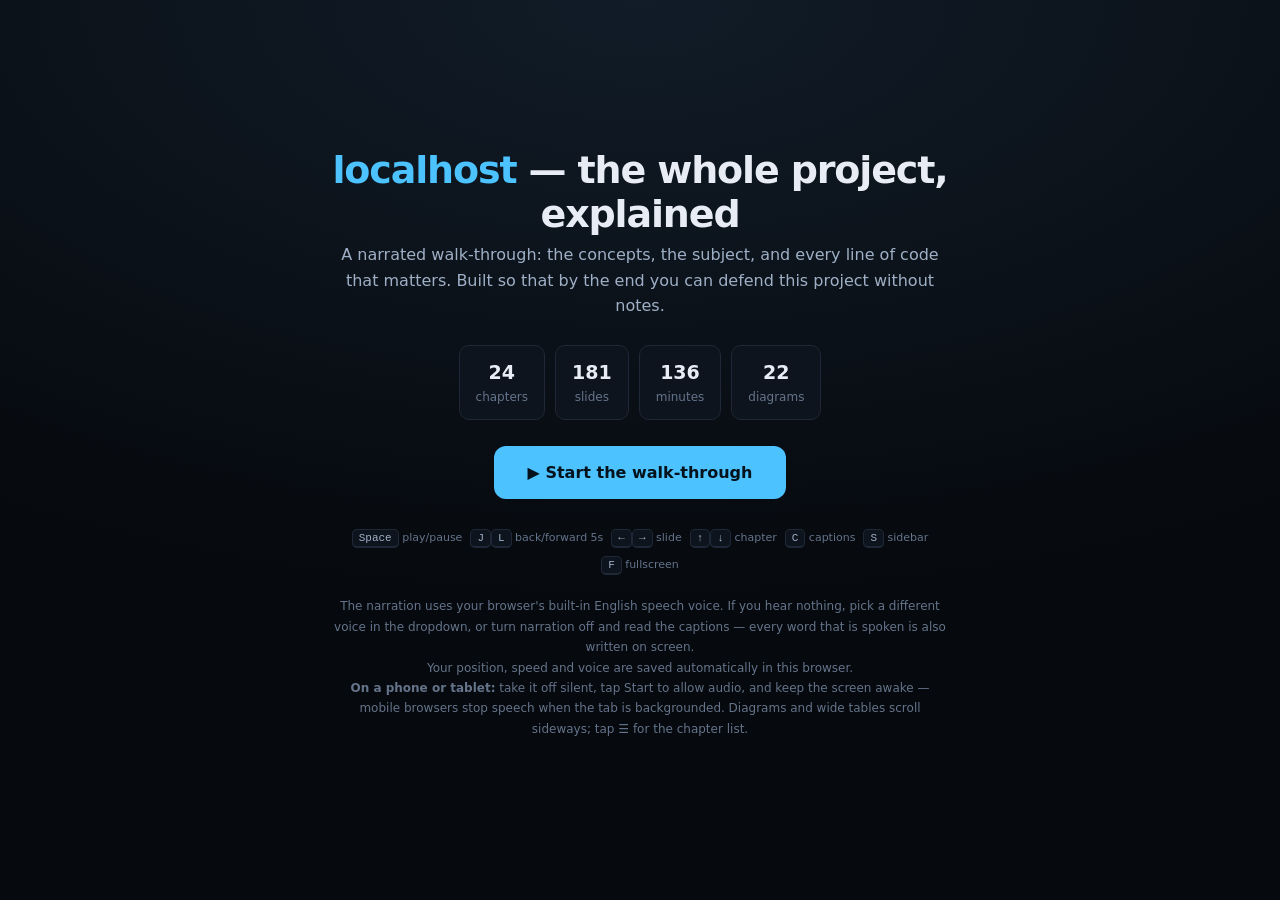
==== commit 2b2c1e01: "open with the subject and the audit sheet, read and explained Two new chapters at the front, before " ====
--- a/index.html
+++ b/index.html
@@ -613,8 +613,8 @@
 const COURSE = [
 { t:"Before we start", beats:[
   { v:{k:"title", h:"This is the whole project, <em>end to end</em>.",
-      sub:"Roughly ninety minutes. Concepts first, then the subject, then every file of code line by line, then the audit questions with the answers you should give."},
-    say:"Welcome. This is a complete walk-through of your localhost project — an HTTP server written in Rust, running on one process, one thread, and one epoll instance. We are going to start from the very bottom: what a web server actually is, what HTTP actually looks like on the wire, and why a single thread can serve thousands of clients at once. Then we will read the code, file by file, function by function. And at the end we will go through the audit sheet question by question, so that when someone asks you why there is only one epoll call, you will not be reciting a sentence you memorised. You will actually know." },
+      sub:"About two hours. First what you were asked to build and what you will be asked at the audit; then the whole thing running, command by command; then the concepts; then every file of code line by line; then the audit answers."},
+    say:"Welcome. This is a complete walk-through of your localhost project — an HTTP server written in Rust, running on one process, one thread, and one epoll instance. We start with the subject itself, read line by line, and then the audit sheet, so that you know what you were asked to build and what you will be asked about before anything else. Then we make the server run and drive every feature from the terminal. Then we go back to the very bottom: what a web server actually is, what HTTP looks like on the wire, and why a single thread can serve thousands of clients at once. Then we read the code, file by file, function by function. And at the end we return to the audit sheet with the answers, so that when someone asks you why there is only one epoll call, you will not be reciting a sentence you memorised. You will actually know." },
   { v:{k:"points", h:"How to use this player", items:[
       "<b>Space</b> plays and pauses. The narration reads every slide out loud and moves on by itself.",
       "The two <b>circular ⟲5 / ⟳5 buttons</b> either side of play jump <b>back and forward five seconds</b> — keys <b>J</b> and <b>L</b>, or <b>Shift</b> with an arrow. Missed a sentence? Tap ⟲5 and hear it again.",
@@ -629,6 +629,141 @@
       "Explain <b>why</b> each design choice was made, not just what the code does.",
       "Defend the awkward parts honestly — including the one place the code is not perfectly non-blocking."]},
     say:"Here is what you should walk away with. First, the ability to explain how an HTTP server works, from the TCP socket up to the response bytes, without hand-waving. Second, knowing the exact lines that answer every audit question, so you can point at the screen instead of searching. Third, and most importantly, understanding why each choice was made, not just what the code does. Auditors can tell the difference in about ten seconds. And finally, being able to defend the awkward parts honestly — including the one place in this codebase where the code is not perfectly non-blocking, which we will look at squarely rather than hoping nobody notices." }
+]},
+
+{ t:"The subject, requirement by requirement", beats:[
+  { v:{k:"title", h:"First: <em>what were you actually asked to build?</em>",
+      sub:"Before any code, we read the subject itself — the real wording — and turn each line into what it actually demands. Almost every design decision in this project is a direct answer to one of these sentences."},
+    say:"Before we run anything or read any code, let us read the subject. The real wording, line by line. This matters more than it sounds, for two reasons. First, almost every design decision in this project is a direct answer to one specific sentence in this document — so once you know the sentences, the code stops looking like arbitrary choices and starts looking like consequences. And second, in the audit you will be asked to justify your choices. The strongest possible justification is being able to say: the subject requires this, here is the line, and here is the code that satisfies it." },
+  { v:{k:"term", h:"the subject's opening", code:`<span class="o">Finally you are going to understand how internet works from the server side.</span>
+<span class="o">The Hypertext Transfer Protocol was created in order to ensure a reliable way</span>
+<span class="o">to communicate on a request/response base.</span>
+
+<span class="o">This protocol is used by servers and clients (usually browsers) to serve</span>
+<span class="o">content and it is the backbone of the World Wide Web ...</span>
+
+<span class="g">Here you will learn the basics of the protocol and a good place to start</span>
+<span class="g">could be the HTTP/1.1 RFC.</span>`},
+    say:"Here is how the subject opens. Note the phrase request slash response base — that is the whole shape of the protocol in three words. A client asks, a server answers, and that exchange is self-contained. And notice the last line: it points you at the HTTP one point one R-F-C, document nine one one two. You do not need to read all of it, but knowing that the protocol is a written standard, and that your server is implementing a specification rather than inventing behaviour, is the right mindset. When you are unsure what your server should do in some edge case, there is a document that says." },
+  { v:{k:"term", h:"Instructions — the language and the ground rules", code:`<span class="o">- The project must be written in </span><span class="g">Rust</span><span class="o">.</span>
+<span class="o">- You can use the </span><span class="g">libc</span><span class="o"> crate for functions as </span><span class="g">epoll</span><span class="o"> or equivalents and any</span>
+<span class="o">  other necessary system call that Rust do not implement natively.</span>
+<span class="o">- You may need to use </span><span class="g">unsafe</span><span class="o"> keyword for some operations (don't abuse it).</span>
+
+<span class="e">&gt; You can't use crates that already implement server features</span>
+<span class="e">&gt; like tokio or nix.</span>`},
+    say:"The instructions, and there are only three plus a prohibition. Rust. You may use the libc crate for system calls that Rust does not expose itself — which is exactly what epoll is. You may need the unsafe keyword, with the parenthetical warning: do not abuse it. And the prohibition, which is the important one: you cannot use crates that already implement server features, naming tokio and nix specifically. The reason is obvious once you say it out loud — the entire point of this project is to write the event loop yourself. Tokio would write it for you. In this codebase, unsafe appears in exactly one place, the epoll wrapper, because raw C calls have no safety guarantees. That is the honest answer to did you abuse unsafe: three functions, all in one struct." },
+  { v:{k:"dia", d:"reqs", cap:"The sixteen server requirements, sorted by how hard they actually are."},
+    say:"Now the main list. The subject gives sixteen bullet points for the server, and they are not equally difficult — so here they are sorted by how much work each one really is. On the left, the ones that are essentially bookkeeping: methods, status codes, error pages, uploads, cookies. In the middle, ones that need real care but are self-contained: HTTP one point one compatibility, chunked bodies, multiple ports. And on the right, in red, the four that shape the entire architecture: one process and one thread, epoll called only once per client-server communication, all reads and writes passing through epoll, and all I O non-blocking. Those four are not features you add. They are constraints that decide how every other line of the program has to be written. If you understand nothing else from the subject, understand that those four are the project." },
+  { v:{k:"term", h:"the server, part one — the guarantees", code:`<span class="o">- It </span><span class="g">never</span><span class="o"> crashes.</span>
+<span class="o">- All requests </span><span class="g">timeout</span><span class="o"> if they are taking too long.</span>
+<span class="o">- It can listen on </span><span class="g">multiple ports</span><span class="o"> and instantiate multiple servers at the same time.</span>
+<span class="o">- You use only </span><span class="e">one process and one thread</span><span class="o">.</span>
+<span class="o">- It receives a request from the browser/client and send a response</span>
+<span class="o">  using the HTTP header and body.</span>`},
+    say:"The first five bullets are guarantees about behaviour. It never crashes — note the emphasis is in the original, and this is checked by throwing garbage at it during the audit. All requests time out if they are taking too long, which protects you from a client that connects and then goes silent forever. It can listen on multiple ports and run multiple servers at once, which is why the configuration file has repeatable server blocks. It uses only one process and one thread — no threading, and the only fork allowed anywhere is for CGI. And it receives a request and sends a response using the HTTP header and body, which sounds trivial but is the sentence that means you must build the response yourself, headers and all, rather than handing a file to a library." },
+  { v:{k:"term", h:"the server, part two — compatibility and features", code:`<span class="o">- It is compatible with </span><span class="g">HTTP/1.1</span><span class="o"> protocol.</span>
+<span class="o">- You can compare your results with </span><span class="g">NGINX</span><span class="o"> which will be used as the reference.</span>
+<span class="o">- It is compatible with the last version of your chosen browser.</span>
+<span class="o">- It manages at least [</span><span class="g">GET, POST, DELETE</span><span class="o">] methods.</span>
+<span class="o">- It is able to receive </span><span class="g">file uploads</span><span class="o"> made by the client.</span>
+<span class="o">- It handles </span><span class="g">cookies and sessions</span><span class="o">.</span>
+<span class="o">- You should create default error pages for at least [</span><span class="g">400,403,404,405,413,500</span><span class="o">].</span>`},
+    say:"The next seven are features, and two of them deserve a comment. First, nginx will be used as the reference — that is a very useful sentence, because whenever you are unsure how your server should behave, the answer is: do what nginx does. That is why this project redirects a directory URL to add a trailing slash, and why it serves HEAD wherever GET is allowed. Second, compatible with the last version of your chosen browser. A browser is a much harsher test than curl: get a Content-Length wrong by one byte and the page simply hangs or fails to render, whereas curl might not care. If it works in a browser, your framing is right. And note the error page list is at least those six codes, so more is fine." },
+  { v:{k:"callout", tone:"warn", h:"These four lines are the entire architecture",
+      body:"<b>It calls epoll (or equivalent) only once for each client/server communication.</b><br><b>All reads and writes should pass by epoll or equivalent API.</b><br><b>All I/O operations should be non-blocking.</b><br><b>You should manage chunked and unchunked requests.</b><br><br>The first three are why this program is built as an event loop with a per-connection state machine instead of as ordinary top-to-bottom code. Read them again after you have seen <code>server.rs</code> and they will read very differently."},
+    say:"And then these four lines, which I have pulled out because they matter more than everything else on the page. It calls epoll, or an equivalent, only once for each client-server communication. All reads and writes should pass by epoll. All I O operations should be non-blocking. And you should manage chunked and unchunked requests. The first three are the reason this program is an event loop with a state machine for each connection, instead of ordinary code that reads a request and then writes a response. We will spend three whole chapters on why, later on. For now just register that these are requirements, not suggestions, and that the auditor has a specific question for each of them." },
+  { v:{k:"term", h:"the CGI section — six lines, and each maps to code", code:`<span class="o">- Based on the </span><span class="g">file extension</span><span class="o"> the server will execute the corresponding CGI.</span>
+<span class="o">- You need to implement </span><span class="g">only one</span><span class="o"> CGI of your choice.</span>
+<span class="o">- You are allowed to </span><span class="g">fork a new process</span><span class="o"> to run the CGI.</span>
+<span class="o">- CGI expects the file to process as </span><span class="g">first argument</span><span class="o"> and </span><span class="g">EOF as end of the body</span><span class="o">.</span>
+<span class="o">- Pay attention to the </span><span class="g">directory</span><span class="o"> where the CGI will run for correct relative paths.</span>
+<span class="o">- The CGI will check </span><span class="g">PATH_INFO</span><span class="o"> environment variable to define the full path.</span>`},
+    say:"The CGI section is six lines and every one of them turns into a specific line of code, so it is worth memorising the shape. The interpreter is chosen by file extension. You only need one. You are allowed to fork a process — this is the single exception to the one-process rule, granted explicitly. The script gets the file as its first argument, and end-of-file marks the end of the body, which means the server must close the pipe after writing the body or the script will wait forever. You must set the working directory to the script's own folder so relative paths inside it work. And you must set the PATH INFO environment variable to the full path. Later, when we read cgi dot rs, you will see those last three as three consecutive lines in one function call." },
+  { v:{k:"term", h:"the configuration file — what must be configurable", code:`<span class="o">- The </span><span class="g">host</span><span class="o"> and one or multiple </span><span class="g">ports</span><span class="o"> for each server.</span>
+<span class="o">- The </span><span class="g">first server for a host:port will be the default</span><span class="o"> if the "server_name"</span>
+<span class="o">  didn't match any other server.</span>
+<span class="o">- Path to </span><span class="g">custom error pages</span><span class="o">.</span>
+<span class="o">- Limit </span><span class="g">client body size</span><span class="o"> for uploads.</span>
+<span class="o">- Setup </span><span class="g">routes</span><span class="o"> with: accepted methods · redirections · a root directory ·</span>
+<span class="o">  a default file for a directory · a CGI per extension · directory listing on/off</span>
+
+<span class="o">&gt; Routes won't need to support regular expressions.</span>
+<span class="g">&gt; There is no need to pass through epoll when reading the configuration file.</span>`},
+    say:"The configuration section tells you exactly what must be adjustable without recompiling. Host and ports per server. Custom error page paths. A client body size limit. And routes, with accepted methods, redirections, a root directory, a default file, a CGI mapping and a directory listing switch. Two of these lines are gifts and you should notice them. The one in the middle — the first server for a host and port is the default if the server name did not match — is not a hint, it is a specification of exactly how virtual host fallback must behave, so you do not have to invent it. And the last line explicitly excuses you from putting the configuration file read through epoll, which is why main dot rs can use a plain blocking read without apology." },
+  { v:{k:"term", h:"testing — and the one sentence people skip", code:`<span class="o">- Do stress tests with </span><span class="g">siege -b [IP]:[PORT]</span><span class="o">, it must stay available at all</span>
+<span class="o">  costs (availability should be up to </span><span class="g">99.5</span><span class="o">, it will be tested during audits).</span>
+<span class="o">- Create tests for as many cases as you can.</span>
+<span class="e">- You will be requested to provide and EXPLAIN your tests during the audits.</span>
+<span class="o">- You can use the language you prefer to write tests.</span>
+<span class="o">- Test possible </span><span class="g">memory leaks</span><span class="o"> before to submit the project.</span>
+<span class="o">- Once again, the server should </span><span class="g">never crash and never leak memory</span><span class="o">.</span>`},
+    say:"The testing section, and there is one line here that people consistently skip. Not the siege requirement — everybody remembers ninety-nine point five percent availability. The one in red: you will be requested to provide and explain your tests during the audits. Explain. It is not enough to have tests that pass; you have to be able to say what each one proves and why you wrote it. That is why, later in this walk-through, there is a whole slide on what each of the three test layers demonstrates. Also note that you can write the tests in any language you like, which is why the integration tests here are Python even though the server is Rust — Python opens raw sockets in three lines, and the auditor can read it." },
+  { v:{k:"points", h:"The bonus, and an honest note about it", items:[
+      "<b>Handle at least one more CGI.</b> This project has one interpreter with two scripts — the directive <code>cgi &lt;.ext&gt; &lt;interpreter&gt;</code> takes any interpreter, so adding a second is a config line.",
+      "<b>Rewrite the project in another language.</b> Not done — and it is worth saying plainly rather than being vague.",
+      "Bonuses only count once the mandatory part is <b>fully working</b>. Never trade a required behaviour for a bonus."]},
+    say:"And finally the bonus section: handle at least one more CGI, and rewrite the project in another language. It is worth being straight about these in the audit. This project has one interpreter with two scripts, and the configuration directive takes any interpreter, so adding a second language is a one-line change rather than a rewrite — say that. The second bonus is not done, and the right answer to that is simply, that is not done. Do not be vague about it. And remember the general rule: bonuses only count once the mandatory part is fully working, so never trade a required behaviour for a bonus." },
+  { v:{k:"points", h:"The subject in five sentences", items:[
+      "Write an <b>HTTP/1.1 server in Rust</b> with only the standard library and <code>libc</code>.",
+      "Run it on <b>one process and one thread</b>, using <b>one epoll</b>, with <b>every</b> read and write going through it and <b>nothing</b> blocking.",
+      "Serve real sites: routes, static files, listings, uploads, deletes, redirects, cookies, sessions, CGI, virtual hosts — all driven by a <b>configuration file</b>.",
+      "Return the <b>right status code</b> every time, and never crash, hang, or leak — whatever a client throws at it.",
+      "Then <b>prove all of that</b>, with tests you can explain and a stress run above 99.5%."]},
+    say:"So, the whole subject in five sentences. Write an HTTP one point one server in Rust with only the standard library and libc. Run it on one process and one thread using one epoll, with every read and write going through it and nothing blocking. Serve real sites — routes, static files, listings, uploads, deletes, redirects, cookies, sessions, CGI and virtual hosts — all driven by a configuration file. Return the right status code every time, and never crash, hang or leak, whatever a client throws at it. And then prove all of that, with tests you can explain and a stress run above ninety-nine point five percent. Five sentences. Everything else in this walk-through is detail underneath them." }
+]},
+
+{ t:"The audit sheet, and what it is really testing", beats:[
+  { v:{k:"title", h:"Now the sheet the auditor will be <em>reading from</em>.",
+      sub:"Same idea, but from the other side of the table. We go through the real questions in order — not to answer them yet, but so you know what is coming and what each one is quietly probing."},
+    say:"Now let us look at the same project from the other side of the table. The audit sheet is a public document, and the person auditing you will be reading the questions off it in order. So there is no reason to be surprised by any of them. In this chapter we walk the real questions, in the real order — not to answer them yet, that comes at the very end of the walk-through, but so that you know exactly what is coming and, more usefully, what each question is quietly probing for." },
+  { v:{k:"dia", d:"auditmap", cap:"The seven sections of the audit sheet, and roughly where the marks are."},
+    say:"The sheet has seven sections and they are not equal. Here they are with a rough sense of where the effort goes. Functional, which is the epoll questions, is where most of the real assessment happens and where a shallow understanding shows fastest. Configuration is the largest section by count but the easiest to score, because it is all demonstrations. Methods and cookies, and browser interaction, are straightforward if the server works. Port issues is small but contains the two questions people most often get wrong. Siege and stress is quick if your numbers are good. And general is the bonus section. Notice the shape: the hard marks are concentrated at the very start." },
+  { v:{k:"table", h:"Functional — the eight questions about your event loop", rows:[
+      ["How does an HTTP server work?","Can you explain the whole thing simply? A rambling answer here sets the tone for everything after it."],
+      ["Which function for I/O multiplexing, and how does it work?","Do you know what epoll actually does, or only that you called it?"],
+      ["Only one select (or equivalent) for reads and writes?","Prove it. This is a grep, not an opinion."],
+      ["Why is it important to use only one, and how was it achieved?","The 'why' is the real question. One thread, one blocking point."],
+      ["Only one read or write per client per select?","They will read <code>readable()</code> and <code>writable()</code> and look for a loop."],
+      ["Are the return values for I/O functions checked properly?","They will look for the WouldBlock and Ok(0) cases specifically."],
+      ["If an error is returned, is the client removed?","Where is the cleanup, and does it close the fd?"],
+      ["Is reading and writing ALWAYS done through select?","The word is ALWAYS. Any place that bypasses it counts against you."]]},
+    say:"The first section, and the one that matters most. Eight questions, all about your event loop. Read the right-hand column, because that is what is really being asked. How does an HTTP server work is testing whether you can explain something simply. Which function and how does it work is testing whether you know what epoll does or merely that you called it. Only one select — that is a grep, not an opinion. Why is it important is the real question of the four, because it separates understanding from memorisation. Only one read or write per client — they will open your readable and writable functions and look for a loop. Are return values checked — they will look for the would-block case specifically. If an error is returned is the client removed — where is the cleanup. And is it always done through select, where the operative word is always, in capitals on the sheet." },
+  { v:{k:"table", h:"Configuration file — eight things they will ask you to set up", rows:[
+      ["A single server with a single port","the simplest case, and a warm-up"],
+      ["Multiple servers with different ports","one process, several listening sockets"],
+      ["Multiple servers with different hostnames","tested with <code>curl --resolve test.com:80:127.0.0.1</code>"],
+      ["Custom error pages","and, if they are thorough, what happens when one is missing"],
+      ["Limit the client body","a POST shorter and longer than the limit"],
+      ["Routes, and that they are taken into account","different prefixes reaching different directories"],
+      ["A default file when the path is a directory","the index directive"],
+      ["Accepted methods per route","\"try to DELETE something with and without permission\""]]},
+    say:"The configuration section. Eight setups, and the sheet says at the top: check the configuration file and modify it if necessary — meaning the auditor may edit your config live and expect the server to cope. Notice the third row: they give you the exact curl command, using the resolve flag, which fakes a hostname without touching D-N-S. And the last row gives you the exact test in the sheet's own words: try to delete something with and without permission. When a sheet hands you the command it will use, the correct preparation is to have run that exact command yourself beforehand." },
+  { v:{k:"table", h:"Methods, cookies, and the browser", rows:[
+      ["GET / POST / DELETE working properly","\"For each method be sure to check the status code (200, 404 etc)\""],
+      ["A WRONG request — is the server still working?","two halves: the error answer, AND that it survived"],
+      ["Upload files and get them back","\"to test they were not corrupted\" — so compare the bytes"],
+      ["A working session and cookies system","best shown in a browser, not with curl"],
+      ["The browser connects with no issues","a full static website, rendering properly"],
+      ["Are the request and response headers correct?","compare with nginx in the network panel"],
+      ["A wrong URL / a directory listing / a redirected URL","three separate clicks in the browser"],
+      ["CGI with chunked and unchunked data","both encodings, and ideally why they share one path"]]},
+    say:"Methods, cookies and the browser. Two rows here are worth pausing on. A wrong request, is the server still working properly — that question has two halves, and people demonstrate only the first. Showing the four hundred is not the answer; showing the four hundred and then immediately fetching a page successfully is the answer. And the upload row: the sheet says to test they were not corrupted, which means the demonstration is not that the upload succeeded, it is that the bytes coming back are identical to the bytes that went out. That is a byte comparison, not an eyeball. Also note that the browser questions are best answered in a browser — the sheet explicitly says to open the developer tools panel." },
+  { v:{k:"callout", h:"The two port questions people get wrong",
+      body:"<b>“Configure the same port multiple times. The server should find the error.”</b><br>The sheet explains itself: it is about whether your server <i>identifies misconfigurations</i>. But careful — two servers sharing a port with <i>different</i> <code>server_name</code>s is a virtual host, which is legal and must keep working.<br><br><b>“Configure multiple servers with different configurations but common ports. Ask why the server should work if one of the configurations isn't working.”</b><br>They want the reasoning, not just the demo: an error in one server's configuration must not bring down the others."},
+    say:"And then the port section, which is small but contains the two questions that catch people out. The first: configure the same port multiple times, the server should find the error. And the sheet explains what it means — it is about whether your server identifies misconfigurations. But there is a trap in it, because two servers sharing a port with different server names is a virtual host, which is completely legal and must keep working. So the correct behaviour is not to reject every repeated port; it is to reject the ones that nothing could tell apart. The second question asks you to explain why the server should still work if one of the configurations is broken. Note the word ask — they want your reasoning, not a demonstration. The reasoning is that one typo must not take down every other site the machine is hosting." },
+  { v:{k:"table", h:"Siege and stress — three checks, and one trap", rows:[
+      ["siege -b [IP]:[PORT]","availability must be at least 99.5%"],
+      ["No memory leak","\"you could use some tools like top\" — watch RSS while it runs"],
+      ["No hanging connection","the trap: TIME_WAIT sockets are the client's, and always linger"]]},
+    say:"The stress section is three checks. Siege with the dash b flag, which means no delay between requests, and availability must be at least ninety-nine point five percent. No memory leak, and the sheet suggests top, so watch the resident memory while the load runs. And no hanging connections — which is where the trap lives. If you check for leftover connections by grepping for the port you will see a large number and panic. Those are TIME-WAIT sockets and they belong to the client side of connections that have already closed; every operating system keeps them for a couple of minutes. Filter for established connections instead. Knowing that distinction before you are asked is worth a lot, because it looks like you have actually run this before." },
+  { v:{k:"points", h:"What the audit is really assessing", items:[
+      "<b>Can you explain it?</b> The sheet says, over and over, \"is the student able to justify his choices\". Working code with no explanation scores badly.",
+      "<b>Can you find it?</b> \"Ask the student to show you the implementation in the source code when necessary.\" Know your line numbers.",
+      "<b>Does it hold up when poked?</b> Wrong requests, edited configs, taken ports, slow clients — they will try to break it.",
+      "<b>Are you honest?</b> Saying \"that is not implemented\" or \"here is a limitation, and here is how I would fix it\" scores better than bluffing.",
+      "None of these are about typing. <b>All of them are about understanding</b> — which is the whole point of the next two hours."]},
+    say:"So what is the audit really assessing? Four things. Can you explain it — the sheet asks repeatedly whether the student is able to justify his choices, and working code with no explanation scores badly. Can you find it — the sheet says to ask the student to show the implementation in the source code, so know roughly where things live. Does it hold up when poked — they will send wrong requests, edit your configuration, take your port, and stall mid-request. And are you honest: saying that is not implemented, or here is a limitation and here is how I would fix it, scores better than bluffing, every single time. None of these are about typing speed. All of them are about understanding, which is exactly what the rest of this walk-through is for. Now that you know what is required and what will be asked, let us go and make the thing run." }
 ]},
 
 { t:"Build it and run it", beats:[
@@ -2578,6 +2713,89 @@
 <text x="256" y="368" class="dtx-m" fill="#7ee787">both questions answered by a single run</text>
 </svg>`;
 
+D.reqs = `<svg viewBox="0 0 820 400">${AR}
+<rect x="14" y="26" width="256" height="330" rx="11" class="dbox3"/>
+<text x="142" y="52" class="dtx-h" text-anchor="middle">BOOKKEEPING</text>
+<text x="142" y="72" class="dtx-s" text-anchor="middle">careful work, no hard thinking</text>
+<text x="32" y="102" class="dtx">GET, POST, DELETE</text>
+<text x="32" y="128" class="dtx">the right status code, always</text>
+<text x="32" y="154" class="dtx">error pages 400 403 404</text>
+<text x="32" y="176" class="dtx">405 413 500</text>
+<text x="32" y="202" class="dtx">file uploads</text>
+<text x="32" y="228" class="dtx">cookies and sessions</text>
+<text x="32" y="254" class="dtx">routes, listings, redirects</text>
+<text x="32" y="280" class="dtx">a configuration file</text>
+<text x="32" y="306" class="dtx">CGI by file extension</text>
+<text x="142" y="340" class="dtx-s" text-anchor="middle">most of the line count</text>
+<rect x="282" y="26" width="256" height="330" rx="11" class="dbox2"/>
+<text x="410" y="52" class="dtx-h" text-anchor="middle">NEEDS REAL CARE</text>
+<text x="410" y="72" class="dtx-s" text-anchor="middle">self-contained, but easy to get wrong</text>
+<text x="300" y="102" class="dtx">HTTP/1.1 compatible</text>
+<text x="300" y="128" class="dtx">keep-alive connections</text>
+<text x="300" y="154" class="dtx">chunked AND unchunked</text>
+<text x="300" y="176" class="dtx">request bodies</text>
+<text x="300" y="202" class="dtx">multiple ports at once</text>
+<text x="300" y="228" class="dtx">multiple servers at once</text>
+<text x="300" y="254" class="dtx">virtual hosts by Host:</text>
+<text x="300" y="280" class="dtx">request timeouts</text>
+<text x="300" y="306" class="dtx">never crashes</text>
+<text x="410" y="340" class="dtx-s" text-anchor="middle">where the subtle bugs live</text>
+<rect x="550" y="26" width="256" height="330" rx="11" class="dbox4"/>
+<text x="678" y="52" class="dtx-h" text-anchor="middle" fill="#ff7b72">THE HARD FOUR</text>
+<text x="678" y="72" class="dtx-s" text-anchor="middle">these decide the whole design</text>
+<rect x="566" y="88" width="224" height="52" rx="7" class="dbox"/>
+<text x="678" y="110" class="dtx" text-anchor="middle" fill="#ffcb6b">one process,</text>
+<text x="678" y="130" class="dtx" text-anchor="middle" fill="#ffcb6b">one thread</text>
+<rect x="566" y="150" width="224" height="52" rx="7" class="dbox"/>
+<text x="678" y="172" class="dtx" text-anchor="middle" fill="#ffcb6b">epoll called ONCE per</text>
+<text x="678" y="192" class="dtx" text-anchor="middle" fill="#ffcb6b">client communication</text>
+<rect x="566" y="212" width="224" height="52" rx="7" class="dbox"/>
+<text x="678" y="234" class="dtx" text-anchor="middle" fill="#ffcb6b">ALL reads and writes</text>
+<text x="678" y="254" class="dtx" text-anchor="middle" fill="#ffcb6b">pass through epoll</text>
+<rect x="566" y="274" width="224" height="52" rx="7" class="dbox"/>
+<text x="678" y="296" class="dtx" text-anchor="middle" fill="#ffcb6b">ALL I/O operations</text>
+<text x="678" y="316" class="dtx" text-anchor="middle" fill="#ffcb6b">non-blocking</text>
+<text x="678" y="348" class="dtx-s" text-anchor="middle" fill="#ff7b72">not features — constraints</text>
+</svg>`;
+
+D.auditmap = `<svg viewBox="0 0 820 400">${AR}
+<text x="20" y="24" class="dtx-h">THE SEVEN SECTIONS OF THE AUDIT SHEET</text>
+<rect x="20" y="38" width="440" height="46" rx="8" class="dbox4"/>
+<text x="36" y="58" class="dtx" fill="#ffcb6b">1. Functional — how your event loop works</text>
+<text x="36" y="76" class="dtx-s">8 questions · epoll, one read/write per event, error handling</text>
+<rect x="474" y="38" width="326" height="46" rx="8" class="dbox"/>
+<text x="490" y="66" class="dtx-s" fill="#ff7b72">hardest. Most of the real assessment.</text>
+<rect x="20" y="92" width="440" height="46" rx="8" class="dbox2"/>
+<text x="36" y="112" class="dtx">2. Configuration file</text>
+<text x="36" y="130" class="dtx-s">8 setups · ports, hostnames, error pages, body limit, routes, methods</text>
+<rect x="474" y="92" width="326" height="46" rx="8" class="dbox"/>
+<text x="490" y="120" class="dtx-s" fill="#7ee787">biggest, but all demonstrations — easy marks</text>
+<rect x="20" y="146" width="440" height="46" rx="8" class="dbox2"/>
+<text x="36" y="166" class="dtx">3. Methods and cookies</text>
+<text x="36" y="184" class="dtx-s">6 checks · GET/POST/DELETE, a wrong request, uploads, sessions</text>
+<rect x="474" y="146" width="326" height="46" rx="8" class="dbox"/>
+<text x="490" y="174" class="dtx-s">straightforward if the server works</text>
+<rect x="20" y="200" width="440" height="46" rx="8" class="dbox2"/>
+<text x="36" y="220" class="dtx">4. Interaction with the browser</text>
+<text x="36" y="238" class="dtx-s">6 checks · headers, wrong URL, listing, redirect, CGI chunked</text>
+<rect x="474" y="200" width="326" height="46" rx="8" class="dbox"/>
+<text x="490" y="228" class="dtx-s">open devtools — they ask you to</text>
+<rect x="20" y="254" width="440" height="46" rx="8" class="dbox4"/>
+<text x="36" y="274" class="dtx" fill="#ffcb6b">5. Port issues</text>
+<text x="36" y="292" class="dtx-s">2 questions · the same port twice · one broken config among good ones</text>
+<rect x="474" y="254" width="326" height="46" rx="8" class="dbox"/>
+<text x="490" y="282" class="dtx-s" fill="#ff7b72">small, but most often answered wrongly</text>
+<rect x="20" y="308" width="440" height="46" rx="8" class="dbox2"/>
+<text x="36" y="328" class="dtx">6. Siege and stress</text>
+<text x="36" y="346" class="dtx-s">3 checks · availability ≥ 99.5% · no leak · no hanging connection</text>
+<rect x="474" y="308" width="326" height="46" rx="8" class="dbox"/>
+<text x="490" y="336" class="dtx-s">quick, if your numbers are good</text>
+<rect x="20" y="362" width="440" height="34" rx="8" class="dbox3"/>
+<text x="36" y="384" class="dtx">7. General — the two bonuses</text>
+<rect x="474" y="362" width="326" height="34" rx="8" class="dbox"/>
+<text x="490" y="384" class="dtx-s">only counts once everything above works</text>
+</svg>`;
+
 /* ============================ PLAYER ============================ */
 const $ = s => document.querySelector(s);
 const esc = s => s.replace(/[&<>]/g, c => ({ '&':'&amp;','<':'&lt;','>':'&gt;' }[c]));
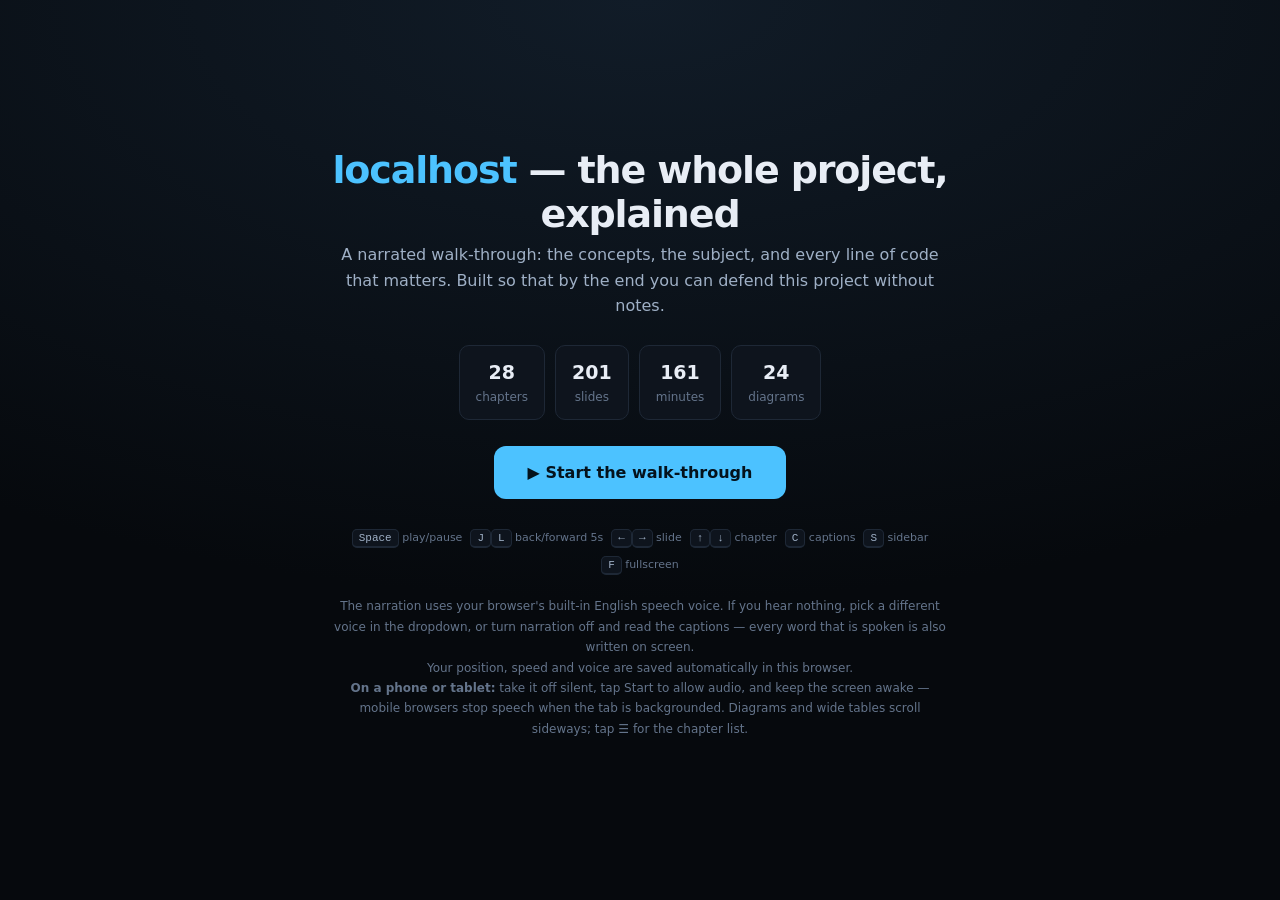
==== commit 3ec6e48a: "open with a glossary of every technical term used Four chapters at the very front, before the subjec" ====
--- a/index.html
+++ b/index.html
@@ -613,8 +613,8 @@
 const COURSE = [
 { t:"Before we start", beats:[
   { v:{k:"title", h:"This is the whole project, <em>end to end</em>.",
-      sub:"About two hours. First what you were asked to build and what you will be asked at the audit; then the whole thing running, command by command; then the concepts; then every file of code line by line; then the audit answers."},
-    say:"Welcome. This is a complete walk-through of your localhost project — an HTTP server written in Rust, running on one process, one thread, and one epoll instance. We start with the subject itself, read line by line, and then the audit sheet, so that you know what you were asked to build and what you will be asked about before anything else. Then we make the server run and drive every feature from the terminal. Then we go back to the very bottom: what a web server actually is, what HTTP looks like on the wire, and why a single thread can serve thousands of clients at once. Then we read the code, file by file, function by function. And at the end we return to the audit sheet with the answers, so that when someone asks you why there is only one epoll call, you will not be reciting a sentence you memorised. You will actually know." },
+      sub:"About two and a half hours. First a glossary of every technical word used here; then what you were asked to build and what you will be asked at the audit; then the whole thing running, command by command; then the concepts; then every file of code line by line; then the audit answers."},
+    say:"Welcome. This is a complete walk-through of your localhost project — an HTTP server written in Rust, running on one process, one thread, and one epoll instance. We start with a glossary — four short chapters defining every technical word this walk-through uses, so that nothing later depends on vocabulary you have not met. Then the subject itself, read line by line, and the audit sheet, so that you know what you were asked to build and what you will be asked about before anything else. Then we make the server run and drive every feature from the terminal. Then we go back to the very bottom: what a web server actually is, what HTTP looks like on the wire, and why a single thread can serve thousands of clients at once. Then we read the code, file by file, function by function. And at the end we return to the audit sheet with the answers, so that when someone asks you why there is only one epoll call, you will not be reciting a sentence you memorised. You will actually know." },
   { v:{k:"points", h:"How to use this player", items:[
       "<b>Space</b> plays and pauses. The narration reads every slide out loud and moves on by itself.",
       "The two <b>circular ⟲5 / ⟳5 buttons</b> either side of play jump <b>back and forward five seconds</b> — keys <b>J</b> and <b>L</b>, or <b>Shift</b> with an arrow. Missed a sentence? Tap ⟲5 and hear it again.",
@@ -629,6 +629,234 @@
       "Explain <b>why</b> each design choice was made, not just what the code does.",
       "Defend the awkward parts honestly — including the one place the code is not perfectly non-blocking."]},
     say:"Here is what you should walk away with. First, the ability to explain how an HTTP server works, from the TCP socket up to the response bytes, without hand-waving. Second, knowing the exact lines that answer every audit question, so you can point at the screen instead of searching. Third, and most importantly, understanding why each choice was made, not just what the code does. Auditors can tell the difference in about ten seconds. And finally, being able to defend the awkward parts honestly — including the one place in this codebase where the code is not perfectly non-blocking, which we will look at squarely rather than hoping nobody notices." }
+]},
+
+{ t:"Words: the internet and HTTP", beats:[
+  { v:{k:"title", h:"Before the subject, the <em>vocabulary</em>.",
+      sub:"Four short chapters defining every technical word this walk-through uses. You do not have to watch them in order — but if a word ever stops you later, it is defined here."},
+    say:"The next four chapters are a dictionary. Every technical word this walk-through uses, defined in plain English: the internet words, the operating system words, the Rust words, and the Python and command line words. If you already know most of them, skip ahead using the sidebar — nothing later depends on watching these in order. But if a word ever stops you further in, this is where it is defined, and you can jump straight back here. I have deliberately put them before the subject, because the subject itself is written in this vocabulary. It uses epoll, C-G-I, chunked and non-blocking in its very first page, and it is much easier to read once those words mean something." },
+  { v:{k:"table", h:"The basic cast", rows:[
+      ["client","the program that asks for something — a browser, curl, siege. It opens the connection."],
+      ["server","the program that waits for clients and answers them. That is what you built."],
+      ["protocol","an agreed format for messages, so two programs written by strangers can talk. HTTP is one."],
+      ["TCP","the delivery service underneath HTTP. Guarantees your bytes arrive, in order, or the connection breaks."],
+      ["IP address","the number that identifies a machine on a network, e.g. <code>127.0.0.1</code>."],
+      ["port","a number from 0–65535 that picks <b>which program</b> on that machine. Web servers usually 80, or 8080 in development."],
+      ["localhost / 127.0.0.1","'this same machine'. Traffic never leaves your computer — the loopback address."],
+      ["DNS","the phone book that turns a name like <code>example.com</code> into an IP address."],
+      ["socket","one end of a network connection, as your program sees it. You read and write it like a file."]]},
+    say:"Start with the cast. A client is the program that asks for something and opens the connection — a browser, curl, siege. A server waits for clients and answers them; that is what you built. A protocol is an agreed message format so two programs written by strangers can talk, and HTTP is one of them. T-C-P is the delivery service underneath HTTP: it guarantees your bytes arrive, in order, or else the connection breaks — you never get half a message silently. An I-P address identifies a machine. A port is a number from zero to sixty-five thousand five hundred and thirty-five that picks which program on that machine, which is why two servers can run on one computer. Localhost, or one two seven dot zero dot zero dot one, means this same machine — traffic never leaves your computer, which is why the project is called localhost. D-N-S is the phone book turning names into addresses. And a socket is one end of a connection as your program sees it — you read and write it like a file." },
+  { v:{k:"dia", d:"urlparts", cap:"Every part of a URL, and which part of the server cares about it."},
+    say:"Now a URL, taken apart. The scheme, h-t-t-p, says which protocol. The host is the machine name or address. After a colon comes the port, and if you leave it out the browser assumes eighty for h-t-t-p. Then the path, which is what the server routes on — this is the part that decides which file or which handler answers. Then, after a question mark, the query string: key and value pairs, used by C-G-I scripts and forms. And after a hash, the fragment — worth knowing because the fragment is never sent to the server at all. It is purely for the browser to scroll to a section. If you have ever wondered why your server never sees the part after the hash, that is why." },
+  { v:{k:"table", h:"The parts of an HTTP message", rows:[
+      ["request line","the first line a client sends: <code>GET /index.html HTTP/1.1</code>"],
+      ["method","the verb: GET fetch, POST send data, DELETE remove, HEAD headers only, PUT/PATCH not used here."],
+      ["target / path","what is being asked for — <code>/index.html</code>"],
+      ["status line","the first line the server sends back: <code>HTTP/1.1 200 OK</code>"],
+      ["status code","the three-digit result. 2xx worked, 3xx go elsewhere, 4xx your fault, 5xx my fault."],
+      ["reason phrase","the human words after the code — <code>OK</code>, <code>Not Found</code>. Decorative; the number is what counts."],
+      ["header","one <code>Name: value</code> line of metadata. Many per message."],
+      ["body","the actual payload — the HTML, the image, the uploaded file. Optional."],
+      ["CRLF","carriage return + line feed, bytes 13 and 10. Ends every line in HTTP."],
+      ["the blank line","one empty CRLF line meaning 'headers finished'. In bytes: <code>\\r\\n\\r\\n</code>."]]},
+    say:"The parts of an HTTP message. The request line is the first line the client sends: a method, a target and a version. The method is the verb — GET to fetch, POST to send data, DELETE to remove, HEAD for headers with no body. The target, or path, is what is being asked for. Coming back, the status line carries the version, a status code and a reason phrase. The status code is the three digit result, and the first digit is the whole story: two hundreds worked, three hundreds mean go somewhere else, four hundreds mean the client did something wrong, five hundreds mean the server did. The reason phrase — OK, Not Found — is decorative; only the number is acted on. A header is one name-colon-value line of metadata, and there can be many. The body is the actual payload. C-R-L-F is carriage return plus line feed, bytes thirteen and ten, and it ends every line in HTTP. And the blank line is a single empty line meaning the headers have finished — four bytes in a row, and the single most important marker in the whole protocol." },
+  { v:{k:"table", h:"The headers you will actually meet in this project", rows:[
+      ["Content-Length","how many bytes of body follow. Without it the receiver cannot tell where the message ends."],
+      ["Content-Type","what the body <b>is</b> — <code>text/html</code>, <code>image/png</code>. Also called the MIME type."],
+      ["Host","which site the client wants. This is what makes virtual hosting possible."],
+      ["Connection","<code>keep-alive</code> to reuse the socket for another request, <code>close</code> to hang up."],
+      ["Transfer-Encoding: chunked","'I do not know the total size, I will send it in labelled pieces'."],
+      ["Set-Cookie / Cookie","server hands the client a value; the client hands it back on every later request."],
+      ["Location","with a 3xx status: the URL to go to instead."],
+      ["Allow","with a 405: the methods this route <i>does</i> accept."],
+      ["Date / Server","when the answer was made, and what software made it."],
+      ["User-Agent","what the client claims to be. This server does not act on it."]]},
+    say:"The headers you will actually meet. Content-Length is how many bytes of body follow, and without it the receiver cannot tell where one message ends and the next begins. Content-Type is what the body is — text slash h-t-m-l, image slash p-n-g — also called the MIME type, and it is how the browser knows whether to render or download. Host says which site the client wants, and it is the header that makes virtual hosting possible. Connection is either keep-alive, meaning reuse this socket for another request, or close, meaning hang up afterwards. Transfer-Encoding chunked means I do not know the total size so I will send it in labelled pieces. Set-Cookie and Cookie are the pair that make sessions work: the server hands the client a value, the client hands it back every time afterwards. Location goes with a three hundred status and says where to go instead. Allow goes with a four oh five and lists the methods that are accepted. Date and Server say when and by what. And User-Agent is what the client claims to be — this server reads it but does not act on it." },
+  { v:{k:"table", h:"The bigger ideas", rows:[
+      ["static content","a file read off disk and sent as-is. Fast, simple."],
+      ["dynamic content","output generated per request by running a program. Here, that means CGI."],
+      ["CGI","Common Gateway Interface. The server runs a program and sends whatever it prints. From 1993, and still the simplest way to make a page dynamic."],
+      ["virtual host","several sites on one IP and port, told apart by the <code>Host</code> header."],
+      ["route","a rule mapping a URL prefix to a directory and a set of permissions."],
+      ["document root","the folder a route serves from. <code>/files/a.txt</code> under root <code>www/files</code> is <code>www/files/a.txt</code>."],
+      ["index file","the file to serve when the URL is a directory — usually <code>index.html</code>."],
+      ["directory listing","an auto-generated page listing a folder's contents when there is no index file."],
+      ["redirect","a 3xx answer telling the client 'ask for this other URL instead'."],
+      ["session","remembering something about one client across separate requests, keyed by a cookie."],
+      ["multipart/form-data","the format a browser uses to POST files — sections separated by a random boundary string."],
+      ["path traversal","an attack using <code>../</code> to escape the document root and read files it should not."]]},
+    say:"And the bigger ideas. Static content is a file read off disk and sent as-is. Dynamic content is generated per request by running a program, and in this project that means C-G-I — the Common Gateway Interface, which dates from nineteen ninety-three and is still the simplest way to make a page dynamic: the server runs a program and sends whatever the program prints. A virtual host is several sites on one address and port, told apart by the Host header. A route is a rule mapping a URL prefix to a directory and a set of permissions. The document root is the folder that route serves from. An index file is what to serve when the URL names a directory. A directory listing is the auto-generated page you get when there is no index file. A redirect is a three hundred answer meaning ask for this other URL instead. A session is remembering something about one client across separate requests, keyed by a cookie. Multipart form-data is the format browsers use to POST files, with sections separated by a random boundary string. And path traversal is the attack that uses dot dot slash to escape the document root — the one your server must refuse." }
+]},
+
+{ t:"Words: the operating system", beats:[
+  { v:{k:"table", h:"The machine", rows:[
+      ["kernel","the core of the operating system. It owns the hardware; your program must ask it for everything."],
+      ["user space","where your program runs. It cannot touch hardware directly — by design."],
+      ["system call","the way to ask the kernel for something: <code>read</code>, <code>write</code>, <code>accept</code>, <code>epoll_wait</code>. The border crossing."],
+      ["process","one running program, with its own memory. Your server is one process."],
+      ["thread","one line of execution inside a process. Several threads share the same memory. This project uses <b>one</b>."],
+      ["PID","the number identifying a process. <code>pgrep</code> finds it, <code>kill</code> stops it."],
+      ["RSS","Resident Set Size — how much real memory a process is using right now. What you watch for leaks."],
+      ["environment variable","a name/value pair handed to a program when it starts. How the server passes info to a CGI script."],
+      ["exit code","the number a program returns when it ends. <b>0 means success</b>, anything else is a failure."],
+      ["signal","an interruption sent to a process — Ctrl-C sends SIGINT, <code>kill</code> sends SIGTERM."]]},
+    say:"Operating system words, starting with the machine. The kernel is the core of the operating system: it owns the hardware, and your program has to ask it for everything. Your program runs in user space and cannot touch hardware directly, by design. The way to ask the kernel for something is a system call — read, write, accept, epoll wait — and that is the border crossing between your code and the kernel. A process is one running program with its own memory; your server is a single process. A thread is one line of execution inside a process, and several threads share memory — this project uses exactly one. A P-I-D is the number identifying a process. R-S-S, Resident Set Size, is how much real memory a process is using right now, and it is the number you watch when checking for leaks. An environment variable is a name and value handed to a program when it starts, which is how the server passes request information to a C-G-I script. An exit code is the number a program returns when it ends, where zero means success and anything else means failure. And a signal is an interruption — control-C sends one called SIGINT." },
+  { v:{k:"dia", d:"fdesc", cap:"A file descriptor is just an index. That is why a socket can be read like a file."},
+    say:"Now the single most useful idea in Unix, and it explains a lot of this project. A file descriptor is just a small integer — an index into a table the kernel keeps for your process. Slot zero is standard input, slot one standard output, slot two standard error, always. Everything you open after that gets the next free slot. And here is the point: the thing in the slot might be an open file, or a network socket, or a pipe to another program, or the epoll object itself — and your program does not care, because it uses the same read and write calls on all of them. That is why a socket can be read exactly like a file, why epoll can watch sockets and pipes together, and why closing a socket is the same operation as closing a file. One idea, reused everywhere." },
+  { v:{k:"table", h:"Files, pipes and processes", rows:[
+      ["file descriptor (fd)","a small integer naming something you have open — a file, a socket, a pipe."],
+      ["stdin / stdout / stderr","fds 0, 1 and 2: where a program reads input, writes output, and writes errors."],
+      ["pipe","a one-way channel between two programs. The server feeds the CGI script through one."],
+      ["buffer","a chunk of memory holding bytes on their way somewhere. Both the kernel and this server keep buffers."],
+      ["EOF","End Of File — no more data will ever come. On a pipe, caused by the writer <b>closing</b> it."],
+      ["fork","make a copy of the current process. The only way to start another program on Unix."],
+      ["exec","replace the current program with a different one. <code>fork</code> + <code>exec</code> = 'run this program'."],
+      ["cwd","current working directory — where relative paths are resolved from. The CGI runs with its own."],
+      ["chmod / permissions","who may read, write or execute a file. A 500 on upload usually means a permission problem."]]},
+    say:"Files, pipes and processes. A file descriptor, usually written f-d, is that small integer naming something you have open. Standard input, output and error are file descriptors zero, one and two — where a program reads its input and writes its output and its errors. A pipe is a one-way channel between two programs, and the server feeds the C-G-I script's body through one. A buffer is a chunk of memory holding bytes on their way somewhere; both the kernel and this server keep buffers. E-O-F, end of file, means no more data will ever come — and on a pipe it is caused by the writer closing it, which is exactly how the server tells a C-G-I script that the body has finished. Fork makes a copy of the current process, and exec replaces the current program with a different one; fork plus exec is how Unix runs any program at all. C-w-d is the current working directory, which is where relative paths resolve from. And permissions decide who may read, write or execute a file — a five hundred on upload is usually a permission problem." },
+  { v:{k:"table", h:"Sockets and the network stack", rows:[
+      ["bind","claim an address and port for a socket. Fails with 'Address already in use' if taken."],
+      ["listen","tell the kernel this socket should start accepting connections."],
+      ["accept","take one waiting connection off the queue; you get a <b>new</b> socket for that client."],
+      ["backlog","the queue of connections that have arrived but not yet been accepted."],
+      ["handshake","the three-message exchange that opens a TCP connection. The kernel does it for you."],
+      ["loopback","the fake network interface for 127.0.0.1. Fast, and never leaves the machine."],
+      ["TIME_WAIT","a closed connection's socket lingering for a couple of minutes on the <b>client</b> side. Normal — not a leak."],
+      ["EWOULDBLOCK","'I would have had to wait, so I did nothing.' What a non-blocking call returns when there is no data."],
+      ["EINTR","'a signal interrupted me.' Not an error — just call again. Ignoring this crashes servers."],
+      ["RST / connection reset","an abrupt close. The other end gave up rather than shutting down politely."]]},
+    say:"Sockets and the network stack. Bind claims an address and port for a socket, and fails with address already in use if something else has it. Listen tells the kernel this socket should start accepting connections. Accept takes one waiting connection off the queue and gives you a brand new socket for that specific client. The backlog is the queue of connections that have arrived but not yet been accepted. The handshake is the three-message exchange that opens a T-C-P connection, and the kernel does it for you. Loopback is the fake network interface behind one two seven dot zero dot zero dot one. TIME-WAIT is a closed connection's socket lingering for a couple of minutes on the client side — completely normal, and the thing that makes people think they have a connection leak when they do not. E-WOULD-BLOCK means I would have had to wait, so I did nothing, which is what a non-blocking call returns when there is no data. E-INTR means a signal interrupted me, which is not an error at all — you just call again, and ignoring that fact is a classic way to crash a server. And a reset is an abrupt close, where the other end gave up rather than shutting down politely." },
+  { v:{k:"table", h:"Blocking, multiplexing, and the event loop", rows:[
+      ["blocking","a call that does not return until it can finish. <code>read</code> on an empty socket parks your whole thread."],
+      ["non-blocking","a socket set so calls return immediately with EWOULDBLOCK instead of waiting."],
+      ["busy loop","asking 'ready yet?' over and over. Non-blocking without multiplexing = 100% CPU doing nothing."],
+      ["I/O multiplexing","handing the kernel many sockets and asking 'which of these are ready?' — sleep until one is."],
+      ["select / poll","the older, portable ways to do that. Both re-scan the whole list on every call."],
+      ["epoll","the Linux way. Register once; the kernel keeps the list and returns <b>only</b> what is ready."],
+      ["kqueue / IOCP","the same idea on BSD/macOS, and on Windows."],
+      ["readiness","'a read or write on this socket will not block right now'. That is all epoll tells you."],
+      ["EPOLLIN / EPOLLOUT","readable (data waiting, or a connection to accept) / writable (room in the send buffer)."],
+      ["level-triggered","keeps reporting a socket while it is still ready. The default, and what lets us read just once."],
+      ["edge-triggered","reports only on change; forces you to drain in a loop. Not used here."],
+      ["event loop","the pattern: wait for readiness, handle what is ready, repeat forever. The heart of this project."]]},
+    say:"And the words that this whole project is built on. Blocking means a call that does not return until it can finish — read on an empty socket parks your entire thread. Non-blocking means the socket is set so calls return immediately with would-block instead of waiting. A busy loop is asking ready yet, over and over, which is what non-blocking alone gives you: one hundred percent CPU doing nothing useful. I O multiplexing is handing the kernel many sockets at once and asking which of these are ready, then sleeping until one is. Select and poll are the older portable ways, and both re-scan the whole list on every call. Epoll is the Linux way: you register once, the kernel keeps the list, and each call returns only what is actually ready. Kqueue and I-O-C-P are the same idea on B-S-D and on Windows. Readiness means a read or write on this socket will not block right now — that is genuinely all epoll tells you. EPOLLIN means readable, EPOLLOUT means writable. Level-triggered means it keeps reporting a socket for as long as it is still ready, which is the default and is exactly what lets us safely read only once per event. Edge-triggered reports only on change and forces you to drain in a loop, and is not used here. And an event loop is the pattern itself: wait for readiness, handle what is ready, repeat forever." }
+]},
+
+{ t:"Words: Rust", beats:[
+  { v:{k:"table", h:"The toolchain", rows:[
+      ["Rust","a compiled language with no garbage collector, whose compiler refuses to build code with whole classes of memory bugs."],
+      ["rustc / cargo","the compiler, and the tool you actually use — cargo builds, tests and manages dependencies."],
+      ["crate","a Rust package or library. <code>libc</code> is a crate. Roughly what npm calls a package."],
+      ["Cargo.toml","the project file: name, version, dependencies. This project's dependency list is one line."],
+      ["Cargo.lock","the exact versions actually used, so a build is reproducible."],
+      ["<code>cargo build --release</code>","compile optimised. The default (debug) build is several times slower."],
+      ["<code>target/</code>","where build output goes. Never committed — it is in <code>.gitignore</code>."],
+      ["module / <code>mod</code>","a namespace. <code>mod http;</code> means 'compile src/http.rs as part of this program'."],
+      ["<code>use</code>","bring a name into scope so you can write <code>HashMap</code> instead of <code>std::collections::HashMap</code>."],
+      ["<code>std</code>","the standard library — always available, no dependency needed."]]},
+    say:"Rust words, starting with the toolchain. Rust is a compiled language with no garbage collector, whose compiler refuses to build code containing whole classes of memory bug. Rust-c is the compiler, but cargo is what you actually type: it builds, tests and manages dependencies. A crate is a Rust package or library — libc is a crate, and it is roughly what other ecosystems call a package. Cargo dot toml is the project file with the name, version and dependencies, and in this project the dependency list is one line long. Cargo dot lock records the exact versions actually used so builds are reproducible. Cargo build dash dash release compiles optimised, and matters because the default debug build is several times slower. The target folder is where build output goes and is never committed. A module, declared with mod, is a namespace — mod http means compile source slash http dot r-s as part of this program. Use brings a name into scope. And s-t-d is the standard library, always available with no dependency needed." },
+  { v:{k:"table", h:"Types and data", rows:[
+      ["<code>struct</code>","a named bundle of fields. <code>Connection</code> is a struct holding a socket and its buffers."],
+      ["<code>enum</code>","a value that is one of several shapes — and in Rust each shape can carry its own data."],
+      ["<code>impl</code>","a block of functions attached to a type. <code>impl Epoll { fn wait(...) }</code>"],
+      ["method","a function called on a value: <code>request.keep_alive()</code>. Its first parameter is <code>self</code>."],
+      ["<code>trait</code>","a set of methods a type promises to provide — like an interface. <code>Drop</code> is one."],
+      ["<code>Vec&lt;T&gt;</code>","a growable array of T. <code>Vec&lt;u8&gt;</code> is a growable list of bytes — used for every buffer here."],
+      ["<code>u8</code> / <code>u16</code> / <code>usize</code>","unsigned integers: one byte, two bytes, and 'big enough to index memory'."],
+      ["<code>String</code> vs <code>&amp;str</code>","an owned, growable string vs a borrowed view of one. Both are always valid UTF-8."],
+      ["slice <code>&amp;[u8]</code>","a borrowed window onto part of an array, without copying it."],
+      ["<code>HashMap&lt;K,V&gt;</code>","a lookup table. Headers are stored in one, keyed by lowercased name."],
+      ["<code>Option&lt;T&gt;</code>","either <code>Some(value)</code> or <code>None</code>. Rust's replacement for null — you cannot forget to check."],
+      ["<code>Result&lt;T,E&gt;</code>","either <code>Ok(value)</code> or <code>Err(error)</code>. How every fallible operation reports failure."]]},
+    say:"Types and data. A struct is a named bundle of fields — Connection is a struct holding a socket and its buffers. An enum is a value that is one of several shapes, and the Rust twist is that each shape can carry its own data, which is what makes the ParseStatus enum in this project so neat. An impl block attaches functions to a type. A method is a function called on a value, whose first parameter is self. A trait is a set of methods a type promises to provide, like an interface in other languages. Vec of T is a growable array, and Vec of u8 — a growable list of bytes — is every buffer in this project. U8, u16 and usize are unsigned integers of one byte, two bytes, and big enough to index memory. String versus ampersand s-t-r is owned and growable versus a borrowed view, and both are always valid U-T-F eight, which is why raw uploaded bytes are never turned into strings here. A slice is a borrowed window onto part of an array without copying it. A HashMap is a lookup table, and headers are stored in one keyed by lowercased name. Option is either Some value or None, and it is Rust's replacement for null — the compiler will not let you forget to check. And Result is either Ok or Err, which is how every operation that can fail reports it." },
+  { v:{k:"table", h:"Ownership — the part that is unlike other languages", rows:[
+      ["ownership","every value has exactly one owner. When the owner goes out of scope, the value is freed. Automatically."],
+      ["move","assigning or passing a value transfers ownership. The old name can no longer be used."],
+      ["borrow / <code>&amp;</code>","lend a value without giving it away. Many readers allowed at once."],
+      ["<code>&amp;mut</code>","lend it for modification. Exactly <b>one</b> at a time, and no readers meanwhile."],
+      ["<code>mut</code>","this binding may be changed. Without it, everything is immutable by default."],
+      ["lifetime","how long a borrow is valid. Usually inferred; the compiler rejects a reference that outlives its data."],
+      ["<code>clone()</code>","make an independent copy, when you genuinely need two owners."],
+      ["<code>Drop</code> / RAII","code that runs automatically when a value dies. Closing the epoll fd, and freeing every connection buffer."],
+      ["'no memory leak'","a direct consequence: remove a Connection from the map and its socket and buffers are freed. Nothing to forget."]]},
+    say:"Now ownership, which is the part of Rust that is unlike most other languages, and it is worth understanding because it is the reason this server does not leak. Every value has exactly one owner, and when the owner goes out of scope the value is freed — automatically, with no garbage collector and no free call. Assigning or passing a value moves ownership, and the old name can no longer be used. Borrowing, written with an ampersand, lends a value without giving it away, and many readers are allowed at once. Ampersand mut lends it for modification, and there may be exactly one of those at a time with no readers meanwhile — that rule is what prevents data races. The mut keyword marks a binding as changeable, because everything is immutable by default. A lifetime is how long a borrow stays valid, usually inferred, and the compiler rejects a reference that would outlive its data. Clone makes an independent copy when you genuinely need two owners. Drop is code that runs automatically when a value dies, which is how the epoll descriptor gets closed. And that last row is the punchline: removing a Connection from the map frees its socket and both its buffers, with nothing to remember and nothing to forget. When the audit asks how you know there is no memory leak, this is the mechanism." },
+  { v:{k:"table", h:"Control flow, and the words in this codebase", rows:[
+      ["<code>match</code>","branch on a value's shape, and the compiler forces you to handle every case."],
+      ["<code>if let</code> / <code>let ... else</code>","shorthand for matching one case; <code>let ... else</code> handles the failure and leaves early."],
+      ["<code>?</code>","'if this is an error, return it immediately'. Turns error plumbing into one character."],
+      ["closure <code>|x| ...</code>","an inline anonymous function, often passed to <code>map</code> or <code>filter</code>."],
+      ["iterator","a lazy sequence. <code>.iter().filter(...).max_by_key(...)</code> — used for route matching."],
+      ["macro <code>name!</code>","code that writes code. <code>println!</code>, <code>format!</code>, <code>vec!</code> — the <code>!</code> is how you spot one."],
+      ["<code>unsafe</code>","'I take responsibility for this' — needed for raw C calls like <code>epoll_ctl</code>. Used in one file here."],
+      ["panic","an unrecoverable error that unwinds the thread — an out-of-range index, an <code>unwrap</code> on <code>None</code>."],
+      ["<code>catch_unwind</code>","catch a panic instead of dying. This is what makes 'it never crashes' true."],
+      ["<code>#[cfg(test)]</code>","compile this only when testing. That is where the 27 unit tests live, inside the same files."]]},
+    say:"And the control flow words you will see in the code. Match branches on a value's shape and the compiler forces you to handle every case, which is why the four-way parse result is impossible to mishandle. If-let is shorthand for matching one case, and let-else handles the failure and leaves early. The question mark operator means if this is an error, return it immediately, turning error plumbing into a single character. A closure, written with vertical bars, is an inline anonymous function. An iterator is a lazy sequence, and the chain of iter, filter and max-by-key is how route matching picks the longest prefix. A macro is code that writes code, and the exclamation mark is how you spot one — println, format, vec. Unsafe means I take responsibility for this, and it is needed for raw C calls like epoll control; in this project it appears in one file only. A panic is an unrecoverable error that unwinds the thread, such as an out-of-range index or an unwrap on None. Catch-unwind catches a panic instead of dying, and that single function is what makes the claim it never crashes actually true. And the c-f-g test attribute compiles code only when testing, which is where the twenty-seven unit tests live, inside the same files as the code they test." }
+]},
+
+{ t:"Words: Python, the shell and the tools", beats:[
+  { v:{k:"table", h:"Python — used only for the tests and the CGI demos", rows:[
+      ["Python","an interpreted language. No compile step: <code>python3 file.py</code> runs it directly."],
+      ["interpreter","the program that runs the script — <code>python3</code>. The server spawns it for CGI."],
+      ["script","a file of code meant to be run top to bottom, rather than built into a binary."],
+      ["shebang <code>#!</code>","the first line of a script naming its interpreter, e.g. <code>#!/usr/bin/env python3</code>."],
+      ["<code>import</code> / module","load another file of Python. <code>import socket</code> gives you raw network access."],
+      ["<code>socket</code>","the standard module for raw TCP. Used by the tests to send bytes no HTTP library would send."],
+      ["<code>subprocess</code>","start another program from Python. The test suite uses it to start and stop the server."],
+      ["<code>threading</code>","run several things at once inside one Python process. Used to make concurrent load."],
+      ["bytes vs str","<code>b\"abc\"</code> is raw bytes, <code>\"abc\"</code> is text. Sockets speak bytes — mixing them up corrupts uploads."],
+      ["f-string","<code>f\"port {n}\"</code> — a string with values substituted in."]]},
+    say:"Python words, and note Python is used here only for the tests and the two C-G-I demo scripts — the server itself is pure Rust. Python is an interpreted language with no compile step: python three followed by a filename runs it directly. The interpreter is the program that runs the script, and it is what the server spawns for C-G-I. A script is a file of code meant to run top to bottom rather than be built into a binary. A shebang is the first line naming the interpreter. Import loads another file of Python, and import socket gives you raw network access. The socket module is what the tests use to send bytes that no HTTP library would ever send, like the deliberately malformed request. Subprocess starts another program from Python, which is how the test suite starts and stops the server itself. Threading runs several things at once inside one Python process, which is how the concurrent load is generated. Bytes versus s-t-r matters more than it looks: b quote a-b-c is raw bytes and plain quote a-b-c is text, sockets speak bytes, and mixing them up is exactly how you corrupt a binary upload. And an f-string is a string with values substituted into it." },
+  { v:{k:"table", h:"The shell", rows:[
+      ["shell / bash","the program that reads your typed commands and runs them."],
+      ["terminal","the window the shell runs in."],
+      ["<code>$</code>","the prompt. In these slides, a line starting with <code>$</code> is what you type; the rest is output."],
+      ["argument / flag","words after a command. <code>-i</code> is a short flag, <code>--resolve</code> a long one."],
+      ["<code>|</code> pipe","send one command's output into the next command's input."],
+      ["<code>&gt;</code> / <code>&gt;&gt;</code>","redirect output into a file (overwrite / append). <code>&lt;</code> reads a file as input."],
+      ["<code>&amp;</code>","run in the background so you get your prompt back."],
+      ["<code>$?</code>","the exit code of the last command. <code>0</code> = success."],
+      ["<code>$(...)</code>","run a command and paste its output right there."],
+      ["<code>/dev/null</code>","the bin. Anything written here disappears. <code>/dev/urandom</code> gives endless random bytes."],
+      ["absolute vs relative path","<code>/home/you/x</code> starts from the root; <code>www/site</code> starts from where you are."],
+      ["<code>~</code>","your home directory."],
+      ["WSL / <code>/mnt/c</code>","Linux running inside Windows; <code>/mnt/c</code> is your Windows C: drive seen from Linux — and it is slow."]]},
+    say:"The shell. Bash is the program that reads your typed commands and runs them, and the terminal is the window it lives in. The dollar sign is the prompt — throughout these slides, a line starting with a dollar is what you type and everything else is output. Arguments and flags are the words after a command, where a single dash is a short flag and a double dash is a long one. The vertical bar is a pipe, sending one command's output into the next command's input. Greater-than redirects output into a file. An ampersand at the end runs the command in the background so you get your prompt back. Dollar question-mark is the exit code of the last command, where zero means success. Dollar parenthesis runs a command and pastes its output right there. Slash dev slash null is the bin, where anything written disappears, and slash dev slash urandom gives you endless random bytes, which is how the upload test makes its test file. An absolute path starts from the root and a relative one starts from where you are. Tilde is your home directory. And W-S-L is Linux running inside Windows, where slash m-n-t slash c is your Windows C drive seen from Linux — and, as we keep saying, it is slow." },
+  { v:{k:"table", h:"The commands this project uses", rows:[
+      ["<code>curl</code>","make an HTTP request from the command line. The main tool for driving the server."],
+      ["<code>nc</code> (netcat)","open a raw TCP connection and send whatever bytes you like. No HTTP knowledge at all."],
+      ["<code>printf</code>","print text with real escape characters — the way to type <code>\\r\\n</code> exactly."],
+      ["<code>siege</code>","a load tester. <code>-b</code> means no delay between requests. Only ever point it at your own server."],
+      ["<code>grep</code>","find lines matching a pattern. <code>-c</code> counts, <code>-i</code> ignores case, <code>-o</code> prints just the match."],
+      ["<code>sed</code>","edit a stream of text. <code>sed -n '10,20p'</code> prints lines 10 to 20 of a file."],
+      ["<code>ss</code>","show sockets. <code>-t</code> TCP, <code>-l</code> listening, <code>-n</code> numeric, <code>-a</code> all."],
+      ["<code>top</code>","live view of processes and their memory. <code>-p PID</code> watches just one."],
+      ["<code>pgrep</code> / <code>pkill</code>","find / kill processes by name. <code>-f</code> matches the whole command line."],
+      ["<code>cmp</code>","compare two files byte by byte. Silence means identical — that is the upload proof."],
+      ["<code>head -c N</code>","take the first N bytes. <code>tr</code> translates characters, e.g. zeros into x's."],
+      ["<code>tree</code> / <code>ls -la</code>","show a directory as a tree / list it with sizes and permissions."]]},
+    say:"The commands. Curl makes an HTTP request from the command line and is the main tool for driving the server. Netcat opens a raw T-C-P connection and sends whatever bytes you like, with no HTTP knowledge at all — which is exactly why it can send an invalid request. Printf prints text with real escape characters, and is the way to type a carriage return and line feed exactly. Siege is the load tester, where dash b means no delay between requests, and the subject warns you to point it only at your own server. Grep finds lines matching a pattern. Sed edits a stream of text, and sed dash n with a line range prints just those lines of a file, which is handy for showing a function during an audit. S-s shows sockets. Top is the live view of processes and their memory. P-grep and p-kill find and kill processes by name, and dash f matches against the whole command line. C-m-p compares two files byte by byte and says nothing at all when they match, which is the upload proof. Head dash c takes the first N bytes and t-r translates characters, which together is how the slides build a body of exactly two thousand x characters. And tree shows a directory as a tree." },
+  { v:{k:"table", h:"The curl flags used in this walk-through", rows:[
+      ["<code>-i</code>","include the response headers in the output. The most useful flag here."],
+      ["<code>-I</code>","send a HEAD request — headers only, no body."],
+      ["<code>-s</code>","silent: no progress meter."],
+      ["<code>-o /dev/null</code>","throw the body away — when you only care about the status."],
+      ["<code>-w '%{http_code}'</code>","print just the thing you asked for after the request. Great for scripting checks."],
+      ["<code>-X DELETE</code>","use this method instead of GET."],
+      ["<code>-d 'text'</code>","send this as a POST body (and set <code>Content-Type</code> to form-encoded)."],
+      ["<code>--data-binary @file</code>","send a file's raw bytes as the body, unmodified."],
+      ["<code>-F 'file=@path'</code>","send a real <code>multipart/form-data</code> upload, exactly like a browser form."],
+      ["<code>-H 'Name: value'</code>","add a request header — how the chunked test is done."],
+      ["<code>-b 'SID=...'</code>","send a cookie."],
+      ["<code>--resolve host:port:IP</code>","pretend this hostname resolves to this IP. How virtual hosts are tested without DNS."]]},
+    say:"And finally the curl flags, because half of driving this server is knowing four of them. Dash i includes the response headers in the output and is the single most useful flag here. Capital dash I sends a HEAD request, headers only. Dash s is silent, suppressing the progress meter. Dash o slash dev slash null throws the body away when you only care about the status. Dash w prints just the thing you asked for after the request, which is how the slides show a bare status code. Dash capital X sets the method. Dash d sends a POST body. Dash dash data dash binary with an at sign sends a file's raw bytes unmodified. Dash capital F sends a real multipart form-data upload, exactly like a browser form would. Dash capital H adds a request header, which is how the chunked test is performed. Dash b sends a cookie. And dash dash resolve pretends a hostname resolves to a given I-P, which is how virtual hosts are tested without touching D-N-S — and it is the exact command the audit sheet suggests." },
+  { v:{k:"points", h:"How to use this glossary from here on", items:[
+      "You are <b>not</b> expected to have absorbed all of that. It is a reference.",
+      "When a word stops you later, press <b>S</b>, jump back to whichever of these four chapters it belongs to, then jump forward again.",
+      "The four chapters are: <b>internet and HTTP</b> · <b>the operating system</b> · <b>Rust</b> · <b>Python, the shell and the tools</b>.",
+      "If you only memorise one thing: <b>a file descriptor is a small integer, and sockets, files and pipes are all read and written the same way</b>. Half of this project follows from that.",
+      "Right — now we know the words. Next: what the subject actually asked for."]},
+    say:"And that is the vocabulary. You are absolutely not expected to have absorbed all of that in one pass — it is a reference, and the point is that it exists. When a word stops you later on, press S for the sidebar, jump back to whichever of these four chapters it belongs to, and then jump forward again to where you were. The four are: the internet and HTTP, the operating system, Rust, and Python with the shell and the tools. If you only take one idea away, take this one: a file descriptor is just a small integer, and sockets, files and pipes are all read and written in exactly the same way. Half of this project follows from that single fact. Right. Now that we have the words, let us look at what the subject actually asked you to build." }
 ]},
 
 { t:"The subject, requirement by requirement", beats:[
@@ -2796,6 +3024,91 @@
 <text x="490" y="384" class="dtx-s">only counts once everything above works</text>
 </svg>`;
 
+D.urlparts = `<svg viewBox="0 0 820 360">${AR}
+<rect x="20" y="46" width="780" height="52" rx="9" class="dbox"/>
+<text x="36" y="79" class="dtx-m" font-size="15" fill="#ff7bd5">http://</text>
+<text x="112" y="79" class="dtx-m" font-size="15" fill="#7ee787">127.0.0.1</text>
+<text x="212" y="79" class="dtx-m" font-size="15" fill="#8fa3ba">:</text>
+<text x="222" y="79" class="dtx-m" font-size="15" fill="#ffcb6b">8080</text>
+<text x="272" y="79" class="dtx-m" font-size="15" fill="#4cc2ff">/cgi/hello.py</text>
+<text x="412" y="79" class="dtx-m" font-size="15" fill="#8fa3ba">?</text>
+<text x="424" y="79" class="dtx-m" font-size="15" fill="#c9a2ff">name=auditor</text>
+<text x="556" y="79" class="dtx-m" font-size="15" fill="#8fa3ba">#</text>
+<text x="568" y="79" class="dtx-m" font-size="15" fill="#5a6b80">section2</text>
+<path d="M60 104 L60 128" class="dar"/>
+<text x="36" y="146" class="dtx-s" fill="#ff7bd5">scheme</text>
+<text x="36" y="164" class="dtx-s">which protocol</text>
+<path d="M150 104 L150 128" class="dar"/>
+<text x="112" y="146" class="dtx-s" fill="#7ee787">host</text>
+<text x="112" y="164" class="dtx-s">which machine</text>
+<path d="M240 104 L240 128" class="dar"/>
+<text x="212" y="146" class="dtx-s" fill="#ffcb6b">port</text>
+<text x="212" y="164" class="dtx-s">which program</text>
+<text x="212" y="182" class="dtx-s">(80 if omitted)</text>
+<path d="M330 104 L330 128" class="dar-a"/>
+<text x="292" y="146" class="dtx-s" fill="#4cc2ff">path</text>
+<text x="292" y="164" class="dtx-s">what you want —</text>
+<text x="292" y="182" class="dtx-s">the server routes on this</text>
+<path d="M480 104 L480 128" class="dar"/>
+<text x="440" y="146" class="dtx-s" fill="#c9a2ff">query string</text>
+<text x="440" y="164" class="dtx-s">key=value pairs,</text>
+<text x="440" y="182" class="dtx-s">read by CGI scripts</text>
+<path d="M600 104 L600 128" class="dar-r"/>
+<text x="568" y="146" class="dtx-s" fill="#ff7b72">fragment</text>
+<text x="568" y="164" class="dtx-s" fill="#ff7b72">NEVER sent to</text>
+<text x="568" y="182" class="dtx-s" fill="#ff7b72">the server at all</text>
+<rect x="20" y="212" width="780" height="130" rx="9" class="dbox2"/>
+<text x="40" y="240" class="dtx-h">What the server actually receives</text>
+<text x="40" y="270" class="dtx-m">GET <tspan fill="#4cc2ff">/cgi/hello.py</tspan><tspan fill="#8fa3ba">?</tspan><tspan fill="#c9a2ff">name=auditor</tspan> HTTP/1.1</text>
+<text x="40" y="296" class="dtx-m">Host: <tspan fill="#7ee787">127.0.0.1</tspan><tspan fill="#8fa3ba">:</tspan><tspan fill="#ffcb6b">8080</tspan></text>
+<text x="40" y="326" class="dtx-s">The scheme is implied, the host moves into a header, and the fragment is simply gone.</text>
+</svg>`;
+
+D.fdesc = `<svg viewBox="0 0 820 380">${AR}
+<rect x="20" y="34" width="300" height="300" rx="11" class="dbox2"/>
+<text x="170" y="60" class="dtx-h" text-anchor="middle">YOUR PROCESS</text>
+<text x="170" y="80" class="dtx-s" text-anchor="middle">a table of small integers</text>
+<rect x="44" y="94" width="252" height="30" rx="5" class="dbox"/>
+<text x="60" y="114" class="dtx-m" fill="#ffcb6b">0</text>
+<text x="96" y="114" class="dtx-s">stdin</text>
+<rect x="44" y="128" width="252" height="30" rx="5" class="dbox"/>
+<text x="60" y="148" class="dtx-m" fill="#ffcb6b">1</text>
+<text x="96" y="148" class="dtx-s">stdout</text>
+<rect x="44" y="162" width="252" height="30" rx="5" class="dbox"/>
+<text x="60" y="182" class="dtx-m" fill="#ffcb6b">2</text>
+<text x="96" y="182" class="dtx-s">stderr</text>
+<rect x="44" y="196" width="252" height="30" rx="5" class="dbox3"/>
+<text x="60" y="216" class="dtx-m" fill="#7ee787">3</text>
+<text x="96" y="216" class="dtx-s">listening socket :8080</text>
+<rect x="44" y="230" width="252" height="30" rx="5" class="dbox3"/>
+<text x="60" y="250" class="dtx-m" fill="#7ee787">4</text>
+<text x="96" y="250" class="dtx-s">listening socket :8081</text>
+<rect x="44" y="264" width="252" height="30" rx="5" class="dbox3"/>
+<text x="60" y="284" class="dtx-m" fill="#7ee787">5</text>
+<text x="96" y="284" class="dtx-s">the epoll object</text>
+<rect x="44" y="298" width="252" height="30" rx="5" class="dbox4"/>
+<text x="60" y="318" class="dtx-m" fill="#ff7b72">9</text>
+<text x="96" y="318" class="dtx-s">a connected client</text>
+<rect x="500" y="34" width="300" height="300" rx="11" class="dbox4"/>
+<text x="650" y="60" class="dtx-h" text-anchor="middle">WHAT THE KERNEL HOLDS</text>
+<text x="650" y="80" class="dtx-s" text-anchor="middle">completely different kinds of thing</text>
+<rect x="524" y="100" width="252" height="40" rx="6" class="dbox"/>
+<text x="650" y="125" class="dtx-s" text-anchor="middle">the terminal</text>
+<rect x="524" y="150" width="252" height="40" rx="6" class="dbox"/>
+<text x="650" y="175" class="dtx-s" text-anchor="middle">a TCP listening socket</text>
+<rect x="524" y="200" width="252" height="40" rx="6" class="dbox"/>
+<text x="650" y="225" class="dtx-s" text-anchor="middle">an epoll interest list</text>
+<rect x="524" y="250" width="252" height="40" rx="6" class="dbox"/>
+<text x="650" y="275" class="dtx-s" text-anchor="middle">a TCP connection</text>
+<rect x="524" y="300" width="252" height="30" rx="6" class="dbox"/>
+<text x="650" y="320" class="dtx-s" text-anchor="middle">a file, a pipe, a device ...</text>
+<path d="M326 112 L518 120" class="dar"/>
+<path d="M326 210 L518 170" class="dar-g"/>
+<path d="M326 278 L518 220" class="dar-g"/>
+<path d="M326 312 L518 270" class="dar-r"/>
+<text x="410" y="352" class="dtx" text-anchor="middle">Your code uses <tspan fill="#7ee787">read()</tspan> and <tspan fill="#7ee787">write()</tspan> on ALL of them, and never has to care which is which.</text>
+</svg>`;
+
 /* ============================ PLAYER ============================ */
 const $ = s => document.querySelector(s);
 const esc = s => s.replace(/[&<>]/g, c => ({ '&':'&amp;','<':'&lt;','>':'&gt;' }[c]));
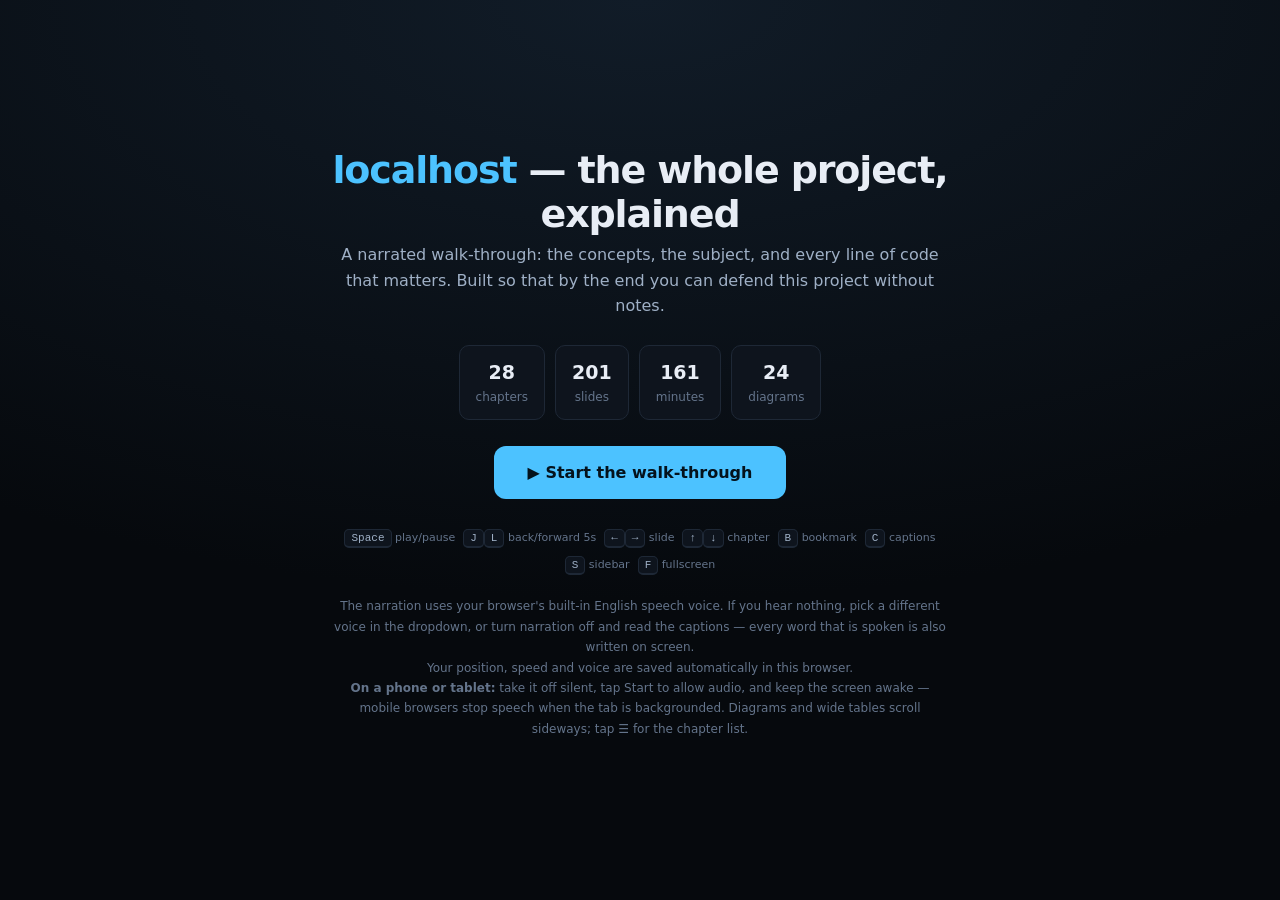
==== commit 3c0adeb7: "bookmarks: save as many spots as you like and jump back to them Press B, or the bookmark button besi" ====
--- a/index.html
+++ b/index.html
@@ -44,6 +44,40 @@
 .sub{font-size:12px;color:var(--ink3);margin-top:3px}
 .side-stats{display:flex;gap:14px;margin-top:12px;font-size:11px;color:var(--ink3)}
 .side-stats b{color:var(--ink2);font-weight:600}
+/* ---------- bookmarks ---------- */
+#marks{flex:none;max-height:38%;display:flex;flex-direction:column;
+  border-bottom:1px solid var(--line);background:#0c1420}
+.marks-head{display:flex;align-items:center;gap:8px;padding:11px 14px 7px;
+  font-size:11px;letter-spacing:.05em;text-transform:uppercase;color:var(--warn);font-weight:650}
+.marks-head span{color:var(--ink3);font-weight:500;letter-spacing:0}
+.marks-head button{margin-left:auto;font-size:10.5px;color:var(--ink3);text-transform:none;
+  letter-spacing:0;padding:2px 6px;border-radius:5px}
+.marks-head button:hover{background:var(--panel2);color:var(--hot)}
+#marks-list{overflow-y:auto;padding:0 6px 8px}
+.mark{display:flex;align-items:stretch;gap:2px;border-radius:8px}
+.mark:hover{background:var(--panel2)}
+.mark .mgo{flex:1;min-width:0;display:flex;gap:9px;align-items:baseline;
+  padding:7px 6px 7px 8px;text-align:left}
+.mark .mt{flex:none;font-family:var(--mono);font-size:10.5px;color:var(--warn);
+  font-variant-numeric:tabular-nums}
+.mark .mb{flex:1;min-width:0}
+.mark .mc{display:block;font-size:10px;color:var(--ink3);white-space:nowrap;
+  overflow:hidden;text-overflow:ellipsis}
+.mark .ms{display:block;font-size:12.5px;color:var(--ink2);line-height:1.35;
+  display:-webkit-box;-webkit-line-clamp:2;-webkit-box-orient:vertical;overflow:hidden}
+.mark:hover .ms{color:var(--ink)}
+.mark .mx{flex:none;width:26px;color:var(--ink3);font-size:15px;opacity:0;border-radius:6px}
+.mark:hover .mx{opacity:1}
+.mark .mx:hover{background:#3a1f22;color:var(--hot)}
+.marks-empty{padding:2px 10px 10px;font-size:11.5px;color:var(--ink3);line-height:1.5}
+
+/* pins on the timeline */
+.bmarks{position:absolute;inset:0;pointer-events:none}
+.bmarks i{position:absolute;top:-5px;width:2px;height:15px;background:var(--warn);
+  border-radius:1px;box-shadow:0 0 0 1px rgba(0,0,0,.55)}
+
+#b-mark.on{color:var(--warn)}
+
 #chapters{flex:1;overflow-y:auto;padding:8px 8px 24px}
 .chap{
   display:flex;gap:10px;align-items:baseline;width:100%;text-align:left;
@@ -307,6 +341,9 @@
 @media (hover:none){
   .chap:hover{background:none}
   #scrub:hover #knob{transform:none}
+  /* there is no hover on a touch screen, so the delete button must be visible */
+  .mark .mx{opacity:.75;width:34px}
+  .mark:hover{background:none}
 }
 </style>
 </head>
@@ -328,6 +365,7 @@
     <div class="keys">
       <span><kbd>Space</kbd> play/pause</span><span><kbd>J</kbd><kbd>L</kbd> back/forward 5s</span>
       <span><kbd>←</kbd><kbd>→</kbd> slide</span><span><kbd>↑</kbd><kbd>↓</kbd> chapter</span>
+      <span><kbd>B</kbd> bookmark</span>
       <span><kbd>C</kbd> captions</span><span><kbd>S</kbd> sidebar</span><span><kbd>F</kbd> fullscreen</span>
     </div>
     <p class="gnote">The narration uses your browser's built-in English speech voice. If you hear
@@ -350,6 +388,11 @@
         <span><b id="s-left">—</b> left</span>
       </div>
     </div>
+    <div id="marks" hidden>
+      <div class="marks-head">Bookmarks <span id="marks-n"></span>
+        <button id="marks-clear" title="Remove all bookmarks">clear all</button></div>
+      <div id="marks-list"></div>
+    </div>
     <nav id="chapters"></nav>
   </aside>
 
@@ -366,7 +409,7 @@
 
   <div id="bar">
     <div id="scrub"><div id="track"><div id="fill"></div><div class="ticks" id="ticks"></div>
-      <div id="knob"></div></div></div>
+      <div class="bmarks" id="bmarks"></div><div id="knob"></div></div></div>
     <div id="ctrls">
       <button class="cbtn" id="b-pch" title="Previous chapter (↑)">
         <svg viewBox="0 0 24 24"><path d="M6 6h2v12H6zm12 0v12l-9-6z"/></svg></button>
@@ -391,6 +434,9 @@
       <button class="cbtn" id="b-nch" title="Next chapter (↓)">
         <svg viewBox="0 0 24 24"><path d="M16 6h2v12h-2zM6 6l9 6-9 6z"/></svg></button>
       <span id="time">00:00 / 00:00</span>
+      <button class="cbtn" id="b-mark" title="Bookmark this spot (B)">
+        <svg viewBox="0 0 24 24"><path id="ic-mark-o" d="M17 3H7a2 2 0 0 0-2 2v16l7-3 7 3V5a2 2 0 0 0-2-2zm0 15.1-5-2.1-5 2.1V5h10v13.1z"/>
+        <path id="ic-mark-f" hidden d="M17 3H7a2 2 0 0 0-2 2v16l7-3 7 3V5a2 2 0 0 0-2-2z"/></svg></button>
       <span class="spacer"></span>
       <button class="pill" id="b-rate" title="Playback speed">1.0×</button>
       <button class="pill on" id="b-tts" title="Toggle narration">🔊 Narration</button>
@@ -620,9 +666,10 @@
       "The two <b>circular ⟲5 / ⟳5 buttons</b> either side of play jump <b>back and forward five seconds</b> — keys <b>J</b> and <b>L</b>, or <b>Shift</b> with an arrow. Missed a sentence? Tap ⟲5 and hear it again.",
       "<b>Left and right arrows</b> step one slide at a time. <b>Up and down</b> jump a whole chapter.",
       "The <b>sidebar</b> (press <b>S</b>) lists every chapter — click any one to jump straight there. The <b>progress bar</b> is scrubbable, with a tick at every chapter.",
+      "<b>Bookmarks.</b> Press <b>B</b> or tap the 🔖 button to save the exact spot you are at. Save as many as you like — they appear at the top of the sidebar with their timestamp and the line that was being read, and as amber pins on the timeline. Click one to jump straight back. They are saved in this browser along with everything else.",
       "Everything spoken is also written in the <b>captions</b> below the slide. Press <b>C</b> to hide them.",
       "Your position is <b>saved automatically</b>. Close the tab, come back, and you resume where you stopped."]},
-    say:"A quick word on the player itself, because you will want the controls. Space bar plays and pauses. Either side of the play button there are two circular buttons marked five: they jump back and forward five seconds, and they are also on the J and L keys, or shift with an arrow key. Use the back one constantly — if a sentence goes past you, tap it and you will hear that sentence again. The left and right arrow keys step through whole slides, and up and down jump a whole chapter. Press S for the chapter list, and click any chapter to go straight to it. The progress bar along the bottom is scrubbable, with a tick mark at every chapter boundary. Everything I say is also written underneath the slide, so if the voice is hard to follow you can simply read along. And your position is saved in this browser, so you can stop at any point and come back later." },
+    say:"A quick word on the player itself, because you will want the controls. Space bar plays and pauses. Either side of the play button there are two circular buttons marked five: they jump back and forward five seconds, and they are also on the J and L keys, or shift with an arrow key. Use the back one constantly — if a sentence goes past you, tap it and you will hear that sentence again. The left and right arrow keys step through whole slides, and up and down jump a whole chapter. Press S for the chapter list, and click any chapter to go straight to it. The progress bar along the bottom is scrubbable, with a tick mark at every chapter boundary. Now, bookmarks — these are worth using. Press B, or tap the bookmark button next to the clock, and the exact spot you are at is saved. Save as many as you like. They appear at the top of the sidebar, each showing its timestamp and the line that was being read when you saved it, and as small amber pins on the timeline so you can see where they are. Click one and you jump straight back to it. They are stored in this browser along with your position, so they are still there tomorrow. Everything I say is also written underneath the slide, so if the voice is hard to follow you can simply read along. And your position is saved in this browser, so you can stop at any point and come back later." },
   { v:{k:"points", h:"What you will be able to do at the end", items:[
       "Explain <b>how an HTTP server works</b>, from TCP socket to response bytes, without hand-waving.",
       "Point at the <b>exact lines</b> that answer every question on the audit sheet.",
@@ -3149,7 +3196,7 @@
 /* --- state --- */
 const KEY = 'localhost-course-v1';
 const S = Object.assign(
-  { i:0, rate:1, voiceURI:'', tts:true, cc:true, side:false, seen:[] },
+  { i:0, rate:1, voiceURI:'', tts:true, cc:true, side:false, seen:[], marks:[] },
   loadSaved()
 );
 /* Storage can be unavailable entirely (private windows, blocked site data),
@@ -3327,6 +3374,7 @@
     s.classList.toggle('on', +s.dataset.s === k));
   const on = document.querySelector('#capinner .sent.on');
   if (on) on.scrollIntoView({block:'nearest'});
+  syncMarkButton();
 }
 /* cancel() makes the browser fire onend on the utterance we just killed.
    Bumping a generation counter here makes every stale callback a no-op, so a
@@ -3455,6 +3503,90 @@
   }
 }
 
+/* ---------------------------- bookmarks ----------------------------
+   A bookmark stores the beat and sentence, plus the opening words of that
+   sentence. The text is what makes it durable: if the course gains or loses
+   slides later, the saved index would point at the wrong place, so on load we
+   check the text and, if it moved, find it again. */
+const MAX_MARKS = 60;
+
+function marks(){ if (!Array.isArray(S.marks)) S.marks = []; return S.marks; }
+function markAt(){ return marks().findIndex(m => m.i === S.i && m.s === sentIdx); }
+function markTime(m){
+  const t = TL[(FLAT[m.i] || {}).tl0 + m.s];
+  return t ? fmt(secsOf(t.cw)) : '--:--';
+}
+
+function reconcileMarks(){
+  const kept = [];
+  for (const m of marks()){
+    const beat = FLAT[m.i];
+    if (beat && beat.sents[m.s] && beat.sents[m.s].startsWith(m.txt)) { kept.push(m); continue; }
+    // The content shifted under it. Find the same sentence wherever it is now.
+    const moved = TL.find(t => (FLAT[t.i].sents[t.s] || '').startsWith(m.txt));
+    if (moved) kept.push({ ...m, i: moved.i, s: moved.s });
+    // otherwise the sentence is genuinely gone; drop the bookmark
+  }
+  const changed = kept.length !== marks().length
+    || kept.some((m, k) => m.i !== S.marks[k].i || m.s !== S.marks[k].s);
+  S.marks = kept;
+  if (changed) save();
+}
+
+function toggleMark(){
+  const at = markAt();
+  if (at >= 0){
+    marks().splice(at, 1);
+    toast('Bookmark removed');
+  } else {
+    const txt = (FLAT[S.i].sents[sentIdx] || '').replace(/\s+/g, ' ').trim().slice(0, 90);
+    marks().push({ i:S.i, s:sentIdx, txt, saved:Date.now() });
+    S.marks.sort((a, b) => (a.i - b.i) || (a.s - b.s));
+    if (S.marks.length > MAX_MARKS) S.marks.shift();
+    toast('Bookmark saved at ' + fmt(elapsedSecs()) + '  ·  ' + S.marks.length + ' saved');
+  }
+  save(); paintMarks();
+}
+
+function paintMarks(){
+  const ms = marks();
+  $('#marks').hidden = ms.length === 0;
+  $('#marks-n').textContent = ms.length ? '(' + ms.length + ')' : '';
+
+  $('#marks-list').innerHTML = ms.map((m, k) =>
+      '<div class="mark">'
+    + '<button class="mgo" data-go="' + k + '">'
+    + '<span class="mt">' + markTime(m) + '</span>'
+    + '<span class="mb"><span class="mc">' + esc(COURSE[FLAT[m.i].ci].t) + '</span>'
+    + '<span class="ms">' + esc(m.txt) + '</span></span></button>'
+    + '<button class="mx" data-del="' + k + '" title="Remove this bookmark">×</button>'
+    + '</div>').join('');
+
+  $('#marks-list').querySelectorAll('[data-go]').forEach(b => b.onclick = () => {
+    const m = S.marks[+b.dataset.go];
+    goSentence(FLAT[m.i].tl0 + m.s);
+    if (window.innerWidth <= 900 && S.side) $('#btn-side').click();   // get out of the way
+  });
+  $('#marks-list').querySelectorAll('[data-del]').forEach(b => b.onclick = () => {
+    S.marks.splice(+b.dataset.del, 1); save(); paintMarks();
+  });
+
+  $('#bmarks').innerHTML = ms.map(m => {
+    const t = TL[FLAT[m.i].tl0 + m.s];
+    return t ? '<i style="left:' + (t.cw / TOTAL_WORDS * 100).toFixed(3) + '%"></i>' : '';
+  }).join('');
+
+  syncMarkButton();
+}
+
+function syncMarkButton(){
+  const on = markAt() >= 0;
+  $('#b-mark').classList.toggle('on', on);
+  $('#ic-mark-o').toggleAttribute('hidden', on);    // outline when not saved
+  $('#ic-mark-f').toggleAttribute('hidden', !on);   // filled when saved
+  $('#b-mark').title = on ? 'Remove this bookmark (B)' : 'Bookmark this spot (B)';
+}
+
 /* --- toast --- */
 let toastT;
 function toast(msg){
@@ -3484,6 +3616,7 @@
 /* --- wiring --- */
 function boot(){
   buildChapters(); buildTicks();
+  reconcileMarks(); paintMarks();
   $('#app').classList.toggle('nosidebar', !S.side);
   $('#cap').classList.toggle('off', !S.cc);
   $('#btn-cc').classList.toggle('on', S.cc);
@@ -3497,6 +3630,13 @@
   $('#b-prev').onclick = prev;
   $('#b-back5').onclick = () => seek(-SEEK);
   $('#b-fwd5').onclick  = () => seek(SEEK);
+  $('#b-mark').onclick  = toggleMark;
+  $('#marks-clear').onclick = () => {
+    const n = marks().length;
+    if (!n) return;
+    S.marks = []; save(); paintMarks();
+    toast(n + ' bookmark' + (n === 1 ? '' : 's') + ' removed');
+  };
   $('#b-nch').onclick  = () => chapJump(1);
   $('#b-pch').onclick  = () => chapJump(-1);
 
@@ -3505,6 +3645,7 @@
     S.rate = steps[(steps.indexOf(S.rate)+1) % steps.length] || 1;
     $('#b-rate').textContent = S.rate.toFixed(2).replace(/0$/,'')+'×';
     save(); render();
+    paintMarks();          /* the bookmark timestamps are rate-dependent */
     if (playing){ stopSpeech(); playSentence(); }
     toast('Speed '+S.rate+'×');
   };
@@ -3559,6 +3700,7 @@
     else if (e.key === 'ArrowUp')    { e.preventDefault(); chapJump(-1); }
     else if (k === 'j') { e.preventDefault(); seek(-SEEK); }
     else if (k === 'l') { e.preventDefault(); seek(SEEK); }
+    else if (k === 'b') { e.preventDefault(); toggleMark(); }
     else if (k === 'c') $('#btn-cc').click();
     else if (k === 's') $('#btn-side').click();
     else if (k === 'f') $('#btn-full').click();
